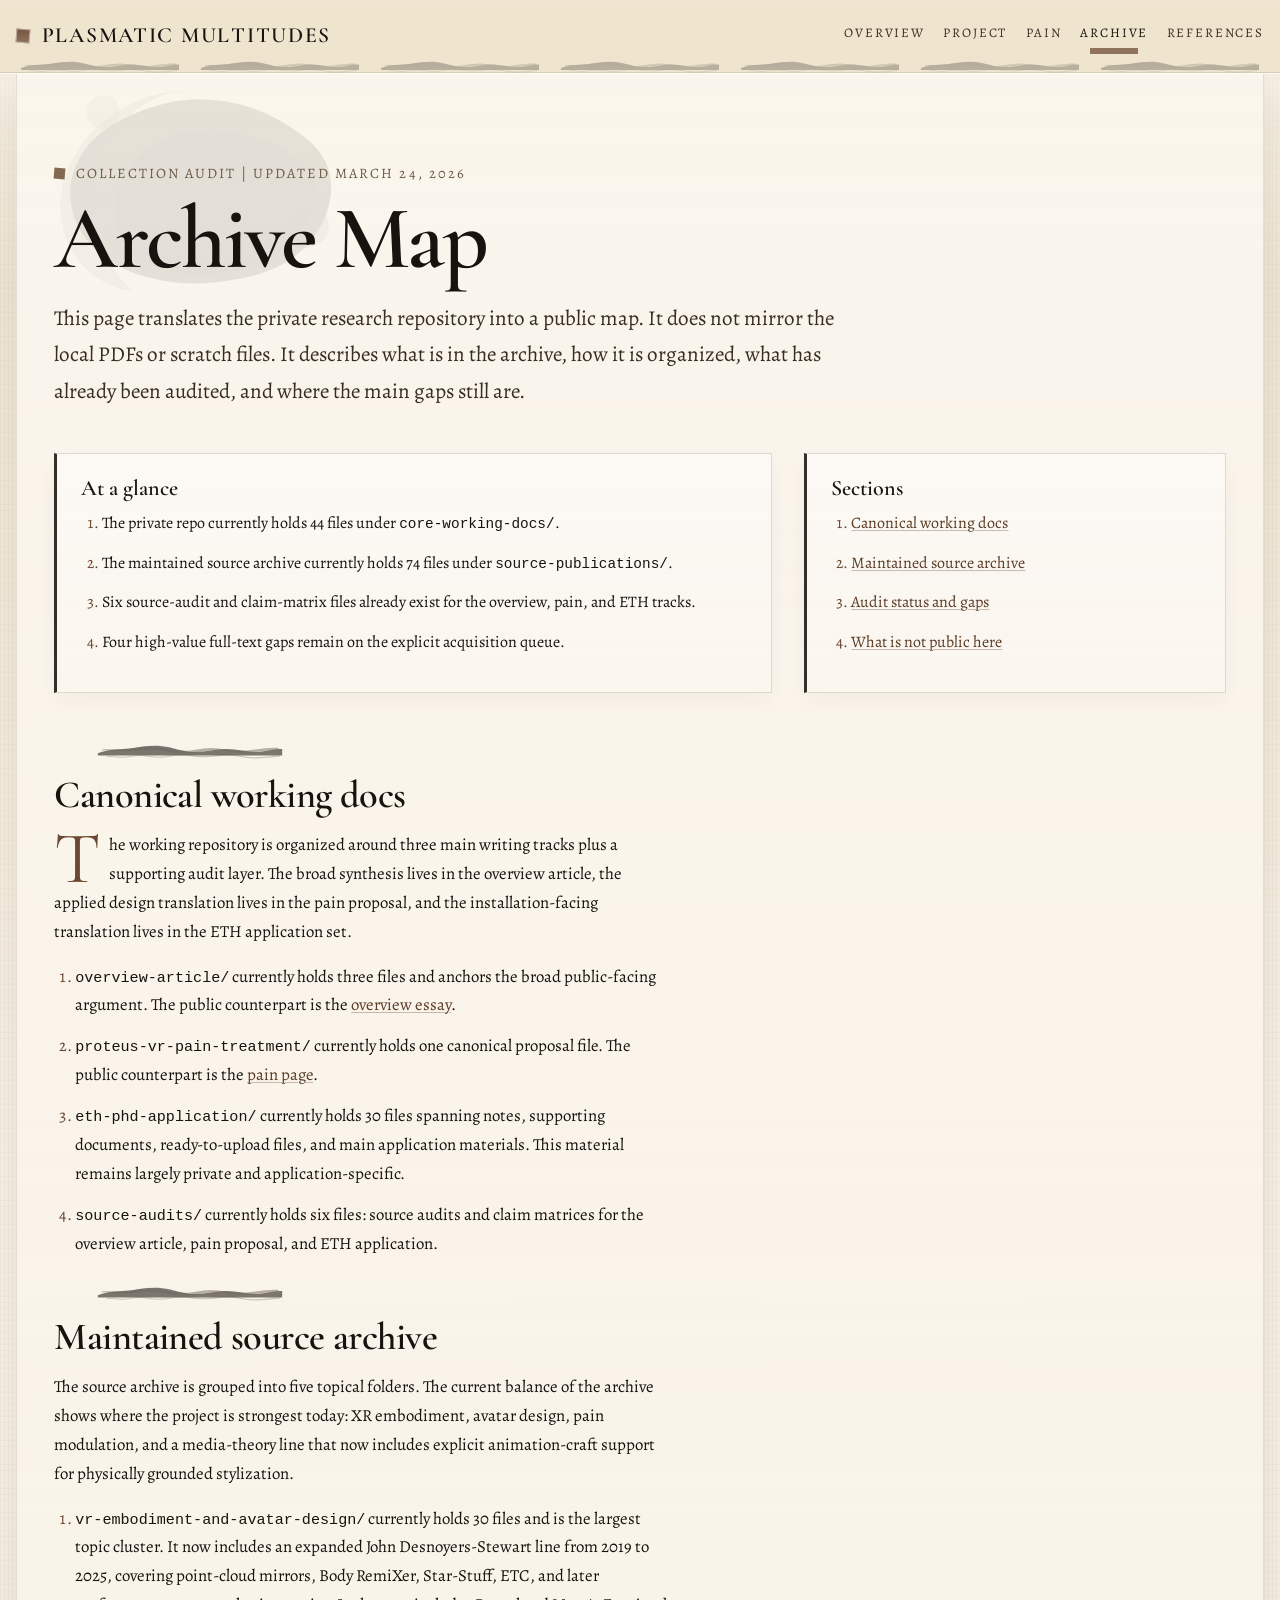
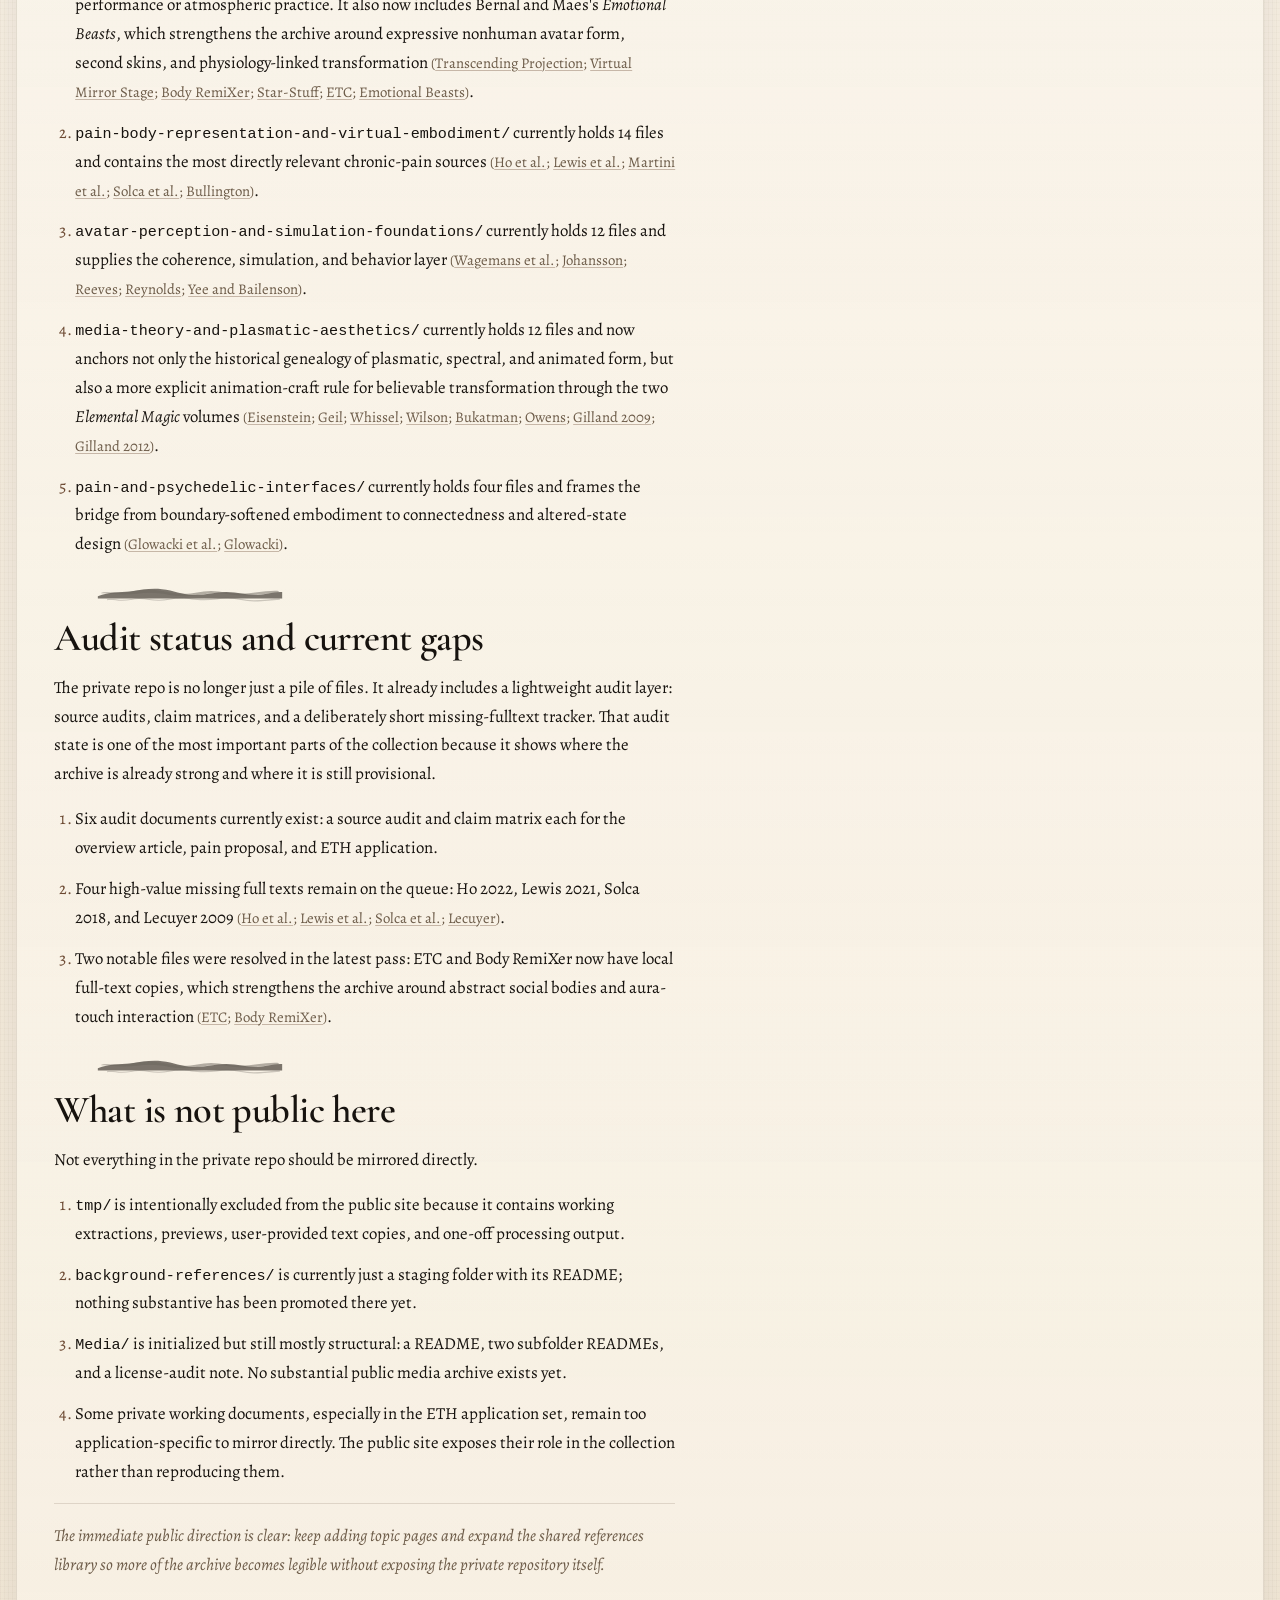
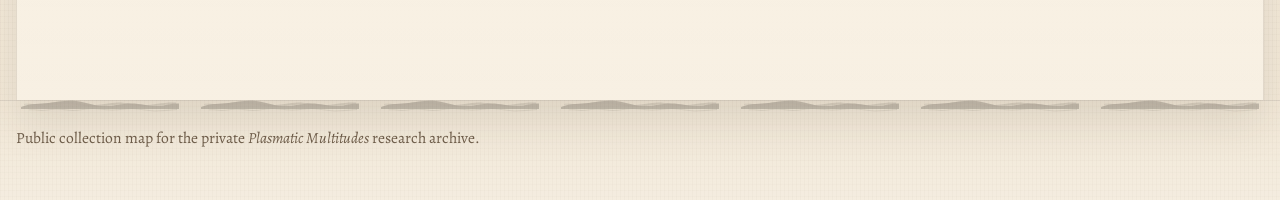
==== archive.html @ 7e284ead "Add Gilland and Bernal sources to public site" ====
<!doctype html>
<html lang="en">
  <head>
    <meta charset="utf-8">
    <meta name="viewport" content="width=device-width, initial-scale=1">
    <title>Archive Map | Plasmatic Multitudes</title>
    <meta
      name="description"
      content="A public map of the private Plasmatic Multitudes archive: workstreams, source collections, audit status, and current gaps."
    >
    <link rel="preconnect" href="https://fonts.googleapis.com">
    <link rel="preconnect" href="https://fonts.gstatic.com" crossorigin>
    <link
      href="https://fonts.googleapis.com/css2?family=Alegreya:wght@400;500;600;700&amp;family=Cormorant+Garamond:wght@500;600;700&amp;display=swap"
      rel="stylesheet"
    >
    <link rel="stylesheet" href="assets/site.css">
  </head>
  <body class="page page-archive">
    <header class="site-header">
      <div class="shell site-header__inner">
        <a class="site-title" href="index.html">Plasmatic Multitudes</a>
        <nav class="site-nav" aria-label="Primary">
          <a href="index.html">Overview</a>
          <a href="project.html">Project</a>
          <a href="pain.html">Pain</a>
          <a href="archive.html" aria-current="page">Archive</a>
          <a href="references.html">References</a>
        </nav>
      </div>
    </header>

    <main class="shell">
      <section class="hero">
        <p class="eyebrow">Collection audit | Updated March 24, 2026</p>
        <h1>Archive Map</h1>
        <p class="deck">
          This page translates the private research repository into a public map. It does not mirror
          the local PDFs or scratch files. It describes what is in the archive, how it is organized,
          what has already been audited, and where the main gaps still are.
        </p>

        <div class="intro-grid">
          <div class="panel">
            <h2>At a glance</h2>
          <ol class="compact-list">
              <li>The private repo currently holds 44 files under <code>core-working-docs/</code>.</li>
              <li>The maintained source archive currently holds 74 files under <code>source-publications/</code>.</li>
              <li>Six source-audit and claim-matrix files already exist for the overview, pain, and ETH tracks.</li>
              <li>Four high-value full-text gaps remain on the explicit acquisition queue.</li>
            </ol>
          </div>

          <nav class="panel" aria-label="Archive sections">
            <h2>Sections</h2>
            <ol class="section-list">
              <li><a href="#working">Canonical working docs</a></li>
              <li><a href="#sources">Maintained source archive</a></li>
              <li><a href="#audits">Audit status and gaps</a></li>
              <li><a href="#not-public">What is not public here</a></li>
            </ol>
          </nav>
        </div>
      </section>

      <article class="article">
        <section id="working">
          <h2>Canonical working docs</h2>
          <p>
            The working repository is organized around three main writing tracks plus a supporting
            audit layer. The broad synthesis lives in the overview article, the applied design
            translation lives in the pain proposal, and the installation-facing translation lives in
            the ETH application set.
          </p>
          <ol class="compact-list">
            <li>
              <code>overview-article/</code> currently holds three files and anchors the broad public-facing
              argument. The public counterpart is the <a href="index.html">overview essay</a>.
            </li>
            <li>
              <code>proteus-vr-pain-treatment/</code> currently holds one canonical proposal file. The public
              counterpart is the <a href="pain.html">pain page</a>.
            </li>
            <li>
              <code>eth-phd-application/</code> currently holds 30 files spanning notes, supporting documents,
              ready-to-upload files, and main application materials. This material remains largely
              private and application-specific.
            </li>
            <li>
              <code>source-audits/</code> currently holds six files: source audits and claim matrices for the
              overview article, pain proposal, and ETH application.
            </li>
          </ol>
        </section>

        <section id="sources">
          <h2>Maintained source archive</h2>
          <p>
            The source archive is grouped into five topical folders. The current balance of the
            archive shows where the project is strongest today: XR embodiment, avatar design, pain
            modulation, and a media-theory line that now includes explicit animation-craft support
            for physically grounded stylization.
          </p>
          <ol class="compact-list">
            <li>
              <code>vr-embodiment-and-avatar-design/</code> currently holds 30 files and is the largest topic
              cluster. It now includes an expanded John Desnoyers-Stewart line from 2019 to 2025,
              covering point-cloud mirrors, Body RemiXer, Star-Stuff, ETC, and later performance or
              atmospheric practice. It also now includes Bernal and Maes's <em>Emotional Beasts</em>,
              which strengthens the archive around expressive nonhuman avatar form, second skins,
              and physiology-linked transformation
              <span class="citation">(<a href="references.html#ref-transcending-projection">Transcending Projection</a>; <a href="references.html#ref-virtual-mirror-stage">Virtual Mirror Stage</a>; <a href="references.html#ref-body-remixer">Body RemiXer</a>; <a href="references.html#ref-star-stuff-isea">Star-Stuff</a>; <a href="references.html#ref-etc">ETC</a>; <a href="references.html#ref-emotional-beasts">Emotional Beasts</a>)</span>.
            </li>
            <li>
              <code>pain-body-representation-and-virtual-embodiment/</code> currently holds 14 files and
              contains the most directly relevant chronic-pain sources
              <span class="citation">(<a href="references.html#ref-ho-2022">Ho et al.</a>; <a href="references.html#ref-lewis-2021">Lewis et al.</a>; <a href="references.html#ref-martini-2013">Martini et al.</a>; <a href="references.html#ref-solca-2018">Solca et al.</a>; <a href="references.html#ref-bullington">Bullington</a>)</span>.
            </li>
            <li>
              <code>avatar-perception-and-simulation-foundations/</code> currently holds 12 files and supplies
              the coherence, simulation, and behavior layer
              <span class="citation">(<a href="references.html#ref-wagemans">Wagemans et al.</a>; <a href="references.html#ref-johansson">Johansson</a>; <a href="references.html#ref-reeves">Reeves</a>; <a href="references.html#ref-reynolds">Reynolds</a>; <a href="references.html#ref-yee">Yee and Bailenson</a>)</span>.
            </li>
            <li>
              <code>media-theory-and-plasmatic-aesthetics/</code> currently holds 12 files and now anchors
              not only the historical genealogy of plasmatic, spectral, and animated form, but also
              a more explicit animation-craft rule for believable transformation through the two
              <em>Elemental Magic</em> volumes
              <span class="citation">(<a href="references.html#ref-eisenstein">Eisenstein</a>; <a href="references.html#ref-geil">Geil</a>; <a href="references.html#ref-whissel">Whissel</a>; <a href="references.html#ref-wilson">Wilson</a>; <a href="references.html#ref-bukatman">Bukatman</a>; <a href="references.html#ref-owens">Owens</a>; <a href="references.html#ref-gilland-2009">Gilland 2009</a>; <a href="references.html#ref-gilland-2012">Gilland 2012</a>)</span>.
            </li>
            <li>
              <code>pain-and-psychedelic-interfaces/</code> currently holds four files and frames the bridge
              from boundary-softened embodiment to connectedness and altered-state design
              <span class="citation">(<a href="references.html#ref-glowacki-2022">Glowacki et al.</a>; <a href="references.html#ref-glowacki-2024">Glowacki</a>)</span>.
            </li>
          </ol>
        </section>

        <section id="audits">
          <h2>Audit status and current gaps</h2>
          <p>
            The private repo is no longer just a pile of files. It already includes a lightweight
            audit layer: source audits, claim matrices, and a deliberately short missing-fulltext
            tracker. That audit state is one of the most important parts of the collection because it
            shows where the archive is already strong and where it is still provisional.
          </p>
          <ol class="compact-list">
            <li>
              Six audit documents currently exist: a source audit and claim matrix each for the
              overview article, pain proposal, and ETH application.
            </li>
            <li>
              Four high-value missing full texts remain on the queue: Ho 2022, Lewis 2021, Solca
              2018, and Lecuyer 2009
              <span class="citation">(<a href="references.html#ref-ho-2022">Ho et al.</a>; <a href="references.html#ref-lewis-2021">Lewis et al.</a>; <a href="references.html#ref-solca-2018">Solca et al.</a>; <a href="references.html#ref-lecuyer-2009">Lecuyer</a>)</span>.
            </li>
            <li>
              Two notable files were resolved in the latest pass: ETC and Body RemiXer now have
              local full-text copies, which strengthens the archive around abstract social bodies
              and aura-touch interaction
              <span class="citation">(<a href="references.html#ref-etc">ETC</a>; <a href="references.html#ref-body-remixer">Body RemiXer</a>)</span>.
            </li>
          </ol>
        </section>

        <section id="not-public">
          <h2>What is not public here</h2>
          <p>
            Not everything in the private repo should be mirrored directly.
          </p>
          <ol class="compact-list">
            <li>
              <code>tmp/</code> is intentionally excluded from the public site because it contains
              working extractions, previews, user-provided text copies, and one-off processing
              output.
            </li>
            <li>
              <code>background-references/</code> is currently just a staging folder with its README; nothing
              substantive has been promoted there yet.
            </li>
            <li>
              <code>Media/</code> is initialized but still mostly structural: a README, two subfolder READMEs,
              and a license-audit note. No substantial public media archive exists yet.
            </li>
            <li>
              Some private working documents, especially in the ETH application set, remain too
              application-specific to mirror directly. The public site exposes their role in the
              collection rather than reproducing them.
            </li>
          </ol>

          <p class="closing-note">
            The immediate public direction is clear: keep adding topic pages and expand the shared
            references library so more of the archive becomes legible without exposing the private
            repository itself.
          </p>
        </section>
      </article>
    </main>

    <footer class="footer">
      <div class="shell">
        Public collection map for the private <em>Plasmatic Multitudes</em> research archive.
      </div>
    </footer>
  </body>
</html>
---- assets/site.css ----
:root {
  color-scheme: light;
  --bg: #ece3d0;
  --paper: #f8f1e4;
  --paper-strong: #efe4cf;
  --ink: #17130f;
  --ink-soft: #382d21;
  --muted: #6c5b48;
  --line: #c9b79b;
  --shadow: rgba(52, 41, 29, 0.1);
  --accent: #8c2f22;
  --accent-rgb: 140 47 34;
  --max-width: 78rem;
  --measure: 69ch;
}

.page-project {
  --accent: #7b4b24;
  --accent-rgb: 123 75 36;
}

.page-pain {
  --accent: #9a3226;
  --accent-rgb: 154 50 38;
}

.page-archive {
  --accent: #6b4831;
  --accent-rgb: 107 72 49;
}

.page-references {
  --accent: #7b2f21;
  --accent-rgb: 123 47 33;
}

*,
*::before,
*::after {
  box-sizing: border-box;
}

html {
  scroll-behavior: smooth;
  background: var(--bg);
}

body {
  min-height: 100vh;
  margin: 0;
  color: var(--ink);
  background-color: var(--bg);
  background-image:
    radial-gradient(circle at 10% 7%, rgba(23, 19, 15, 0.08), transparent 0 18%),
    radial-gradient(circle at 88% 10%, rgb(var(--accent-rgb) / 0.08), transparent 0 14%),
    linear-gradient(180deg, rgba(255, 255, 255, 0.55), rgba(255, 255, 255, 0) 18rem),
    repeating-linear-gradient(90deg, rgba(102, 80, 48, 0.03) 0 1px, transparent 1px 4px),
    repeating-linear-gradient(180deg, rgba(102, 80, 48, 0.022) 0 1px, transparent 1px 6px),
    linear-gradient(180deg, #efe4cf 0%, #f8f1e6 34%, #f2e8d7 100%);
  font-family: "Alegreya", Georgia, serif;
  line-height: 1.72;
}

::selection {
  background: rgb(var(--accent-rgb) / 0.18);
}

a {
  color: #5a3b25;
  text-decoration-thickness: 0.08em;
  text-decoration-color: rgb(var(--accent-rgb) / 0.35);
  text-underline-offset: 0.14em;
}

a:hover,
a:focus-visible {
  color: var(--accent);
  text-decoration-color: rgb(var(--accent-rgb) / 0.7);
}

a:focus-visible {
  outline: 2px solid rgb(var(--accent-rgb) / 0.35);
  outline-offset: 2px;
}

code {
  font-family: ui-monospace, "SFMono-Regular", Consolas, "Liberation Mono", Menlo, monospace;
  font-size: 0.9em;
}

img {
  display: block;
  max-width: 100%;
}

.shell {
  width: min(calc(100% - 1.5rem), var(--max-width));
  margin: 0 auto;
}

main.shell {
  position: relative;
  padding: 0 clamp(1rem, 3vw, 2.5rem) 4.5rem;
  isolation: isolate;
}

main.shell::before {
  content: "";
  position: absolute;
  inset: 0;
  z-index: -2;
  background:
    linear-gradient(180deg, rgba(255, 255, 255, 0.34), rgba(255, 255, 255, 0)),
    linear-gradient(180deg, rgba(248, 241, 228, 0.98), rgba(248, 241, 228, 0.92));
  border-inline: 1px solid rgba(93, 72, 49, 0.14);
  box-shadow: 0 24px 40px var(--shadow);
}

.site-header {
  position: sticky;
  top: 0;
  z-index: 20;
  background: rgba(239, 228, 207, 0.96);
  border-bottom: 1px solid rgba(93, 72, 49, 0.15);
  box-shadow: 0 1px 0 rgba(255, 255, 255, 0.65);
}

.site-header::after {
  content: "";
  position: absolute;
  right: 0;
  bottom: -1px;
  left: 0;
  height: 12px;
  background: url("brush-divider.svg") repeat-x center / 180px 12px;
  opacity: 0.28;
  pointer-events: none;
}

.site-header__inner {
  display: flex;
  align-items: center;
  justify-content: space-between;
  gap: 1rem;
  min-height: 4.5rem;
}

.site-title {
  display: inline-flex;
  align-items: center;
  gap: 0.75rem;
  color: var(--ink);
  text-decoration: none;
  font-family: "Cormorant Garamond", Georgia, serif;
  font-size: 1.35rem;
  font-weight: 600;
  letter-spacing: 0.08em;
  text-transform: uppercase;
}

.site-title::before {
  content: "";
  width: 0.85rem;
  aspect-ratio: 1;
  background: linear-gradient(180deg, rgb(var(--accent-rgb) / 0.92), rgb(var(--accent-rgb) / 0.72));
  box-shadow: inset 0 0 0 1px rgba(255, 255, 255, 0.45);
  transform: rotate(4deg);
}

.site-nav {
  display: flex;
  flex-wrap: wrap;
  gap: 1.15rem;
  font-size: 0.82rem;
  letter-spacing: 0.14em;
  text-transform: uppercase;
}

.site-nav a {
  position: relative;
  padding: 0.1rem 0 0.4rem;
  color: var(--ink-soft);
  text-decoration: none;
}

.site-nav a::after {
  content: "";
  position: absolute;
  right: 0;
  bottom: -0.15rem;
  left: 0;
  height: 0.38rem;
  background: linear-gradient(
    90deg,
    transparent 0,
    transparent 14%,
    rgb(var(--accent-rgb) / 0.86) 14%,
    rgb(var(--accent-rgb) / 0.86) 86%,
    transparent 86%
  );
  transform: scaleX(0);
  transform-origin: left;
  opacity: 0.85;
  transition: transform 0.18s ease;
}

.site-nav a:hover::after,
.site-nav a:focus-visible::after,
.site-nav a[aria-current="page"]::after {
  transform: scaleX(1);
}

.site-nav a[aria-current="page"] {
  color: var(--ink);
}

.hero {
  position: relative;
  padding: clamp(3rem, 8vw, 5.5rem) 0 2.5rem;
  isolation: isolate;
}

.hero::before {
  content: "";
  position: absolute;
  top: 0.5rem;
  right: 0;
  width: min(24vw, 18rem);
  aspect-ratio: 1.3;
  background: url("ink-wash.svg") no-repeat center / contain;
  opacity: 0.12;
  transform: rotate(-6deg);
  z-index: -1;
  pointer-events: none;
}

.page-project .hero::before {
  top: 1rem;
  right: 1rem;
}

.page-pain .hero::before {
  right: 1.5rem;
  opacity: 0.11;
}

.page-archive .hero::before {
  left: 0;
  right: auto;
  opacity: 0.1;
  transform: scaleX(-1) rotate(-9deg);
}

.page-references .hero::before {
  top: 0.7rem;
  right: 1rem;
}

.eyebrow {
  display: inline-flex;
  align-items: center;
  gap: 0.65rem;
  margin: 0 0 0.8rem;
  color: var(--muted);
  font-size: 0.9rem;
  letter-spacing: 0.14em;
  text-transform: uppercase;
}

.eyebrow::before {
  content: "";
  width: 0.7rem;
  aspect-ratio: 1;
  background: rgb(var(--accent-rgb) / 0.82);
  transform: rotate(5deg);
}

.hero h1 {
  margin: 0;
  max-width: 12ch;
  font-family: "Cormorant Garamond", Georgia, serif;
  font-size: clamp(3.3rem, 7vw, 6rem);
  font-weight: 600;
  line-height: 0.9;
  letter-spacing: -0.03em;
  text-wrap: balance;
}

.deck {
  max-width: 50rem;
  margin: 1.3rem 0 0;
  font-size: clamp(1.12rem, 2vw, 1.32rem);
  color: var(--ink-soft);
}

.intro-grid {
  display: grid;
  grid-template-columns: minmax(0, 1.7fr) minmax(17rem, 1fr);
  gap: 2rem;
  align-items: start;
  margin-top: 2.75rem;
}

.panel {
  padding: 1.35rem 1.4rem 1.45rem 1.5rem;
  background: linear-gradient(180deg, rgba(255, 255, 255, 0.45), rgba(255, 255, 255, 0.18));
  border: 1px solid rgba(94, 73, 51, 0.18);
  border-left: 3px solid rgba(23, 19, 15, 0.88);
  box-shadow: 0 8px 20px rgba(54, 41, 29, 0.04);
}

.panel h2,
.panel h3 {
  margin: 0 0 0.65rem;
  font-family: "Cormorant Garamond", Georgia, serif;
  font-size: 1.38rem;
  font-weight: 600;
  line-height: 1.1;
}

.panel p,
.panel li {
  font-size: 1rem;
}

.section-list,
.compact-list {
  margin: 0;
  padding-left: 1.3rem;
}

.section-list li,
.compact-list li {
  margin-bottom: 0.75rem;
}

.section-list li::marker,
.compact-list li::marker,
.article ol li::marker {
  color: var(--accent);
}

.compact-list li {
  max-width: var(--measure);
}

.article {
  padding-bottom: 2rem;
}

.article section {
  position: relative;
  padding-top: 2.8rem;
}

.article section::before,
.references::before {
  content: "";
  position: absolute;
  top: 0.8rem;
  left: 0;
  width: min(17rem, 46%);
  height: 14px;
  background: url("brush-divider.svg") no-repeat left center / 100% 100%;
  opacity: 0.62;
}

.article h2,
.references h2 {
  margin: 0 0 1rem;
  font-family: "Cormorant Garamond", Georgia, serif;
  font-size: clamp(2rem, 3vw, 2.7rem);
  font-weight: 600;
  line-height: 0.98;
  letter-spacing: -0.015em;
  text-wrap: balance;
}

.article h3 {
  margin: 2rem 0 0.7rem;
  font-family: "Cormorant Garamond", Georgia, serif;
  font-size: clamp(1.35rem, 2.1vw, 1.72rem);
  font-weight: 600;
  line-height: 1.08;
  color: var(--ink-soft);
}

.article p,
.article ul,
.article ol,
.references p {
  max-width: var(--measure);
  margin: 0 0 1rem;
  font-size: 1.05rem;
}

.article ul,
.article ol {
  padding-left: 1.3rem;
}

.article section:first-of-type > p:first-of-type::first-letter {
  float: left;
  margin: 0.08rem 0.5rem 0 0;
  font-family: "Cormorant Garamond", Georgia, serif;
  font-size: 4.6rem;
  line-height: 0.72;
  color: var(--accent);
}

.citation {
  color: var(--muted);
  font-size: 0.88em;
  white-space: normal;
}

.citation a {
  color: inherit;
}

.citation a:hover,
.citation a:focus-visible {
  color: var(--accent);
}

.closing-note {
  margin-top: 2.1rem;
  padding-top: 1.15rem;
  color: var(--muted);
  border-top: 1px solid rgba(93, 72, 49, 0.16);
  font-style: italic;
}

.references {
  position: relative;
  margin-top: 0.5rem;
  padding: 2.6rem 0 4rem;
}

.references-list {
  margin: 1.4rem 0 0;
  padding: 0;
  list-style: none;
  counter-reset: reference;
}

.references-list li {
  position: relative;
  max-width: 76ch;
  margin: 0;
  padding: 0.15rem 0 1.25rem 2.35rem;
  border-bottom: 1px solid rgba(93, 72, 49, 0.12);
  counter-increment: reference;
}

.references-list li + li {
  margin-top: 1rem;
}

.references-list li::before {
  content: counter(reference, decimal-leading-zero);
  position: absolute;
  top: 0.1rem;
  left: 0;
  font-family: "Cormorant Garamond", Georgia, serif;
  font-size: 1.1rem;
  font-weight: 600;
  color: var(--accent);
}

.ref-note {
  margin: 0.45rem 0 0;
  color: var(--muted);
  font-size: 0.96rem;
}

.source-link {
  display: inline-block;
  margin-left: 0.5rem;
  font-size: 0.8rem;
  letter-spacing: 0.1em;
  text-transform: uppercase;
}

.source-link::before {
  content: "/ ";
  color: rgb(var(--accent-rgb) / 0.8);
}

.footer {
  position: relative;
  border-top: 1px solid rgba(93, 72, 49, 0.14);
  padding: 1.5rem 0 3rem;
  color: var(--muted);
  font-size: 0.97rem;
  background: linear-gradient(180deg, rgba(255, 255, 255, 0), rgba(255, 255, 255, 0.22));
}

.footer::before {
  content: "";
  position: absolute;
  top: -1px;
  right: 0;
  left: 0;
  height: 12px;
  background: url("brush-divider.svg") repeat-x center / 180px 12px;
  opacity: 0.22;
  pointer-events: none;
}

@media (prefers-reduced-motion: no-preference) {
  .hero > * {
    animation: rise 0.65s ease both;
  }

  .hero > *:nth-child(2) {
    animation-delay: 0.05s;
  }

  .hero > *:nth-child(3) {
    animation-delay: 0.12s;
  }

  .hero > *:nth-child(4) {
    animation-delay: 0.2s;
  }
}

@keyframes rise {
  from {
    opacity: 0;
    transform: translateY(10px);
  }

  to {
    opacity: 1;
    transform: translateY(0);
  }
}

@media (max-width: 960px) {
  .intro-grid {
    grid-template-columns: 1fr;
    gap: 1.2rem;
  }

  .hero::before {
    width: min(40vw, 14rem);
    opacity: 0.09;
  }
}

@media (max-width: 640px) {
  .shell {
    width: min(calc(100% - 0.85rem), var(--max-width));
  }

  main.shell {
    padding: 0 0.9rem 4rem;
  }

  main.shell::before {
    border-inline: none;
    box-shadow: none;
  }

  .site-header__inner {
    flex-direction: column;
    align-items: flex-start;
    justify-content: center;
    min-height: auto;
    padding: 0.8rem 0 1rem;
  }

  .site-title {
    font-size: 1.15rem;
  }

  .site-nav {
    gap: 0.85rem;
    font-size: 0.76rem;
    letter-spacing: 0.12em;
  }

  .hero {
    padding-top: 2.6rem;
  }

  .hero h1 {
    max-width: 9ch;
    font-size: clamp(2.65rem, 15vw, 3.6rem);
  }

  .deck {
    font-size: 1.06rem;
  }

  .panel {
    padding: 1.05rem 1.1rem 1.1rem 1.15rem;
  }

  .article p,
  .article ul,
  .article ol,
  .references p {
    font-size: 1rem;
  }

  .article section:first-of-type > p:first-of-type::first-letter {
    margin-right: 0.35rem;
    font-size: 3.6rem;
  }

  .references-list li {
    padding-left: 1.9rem;
  }
}
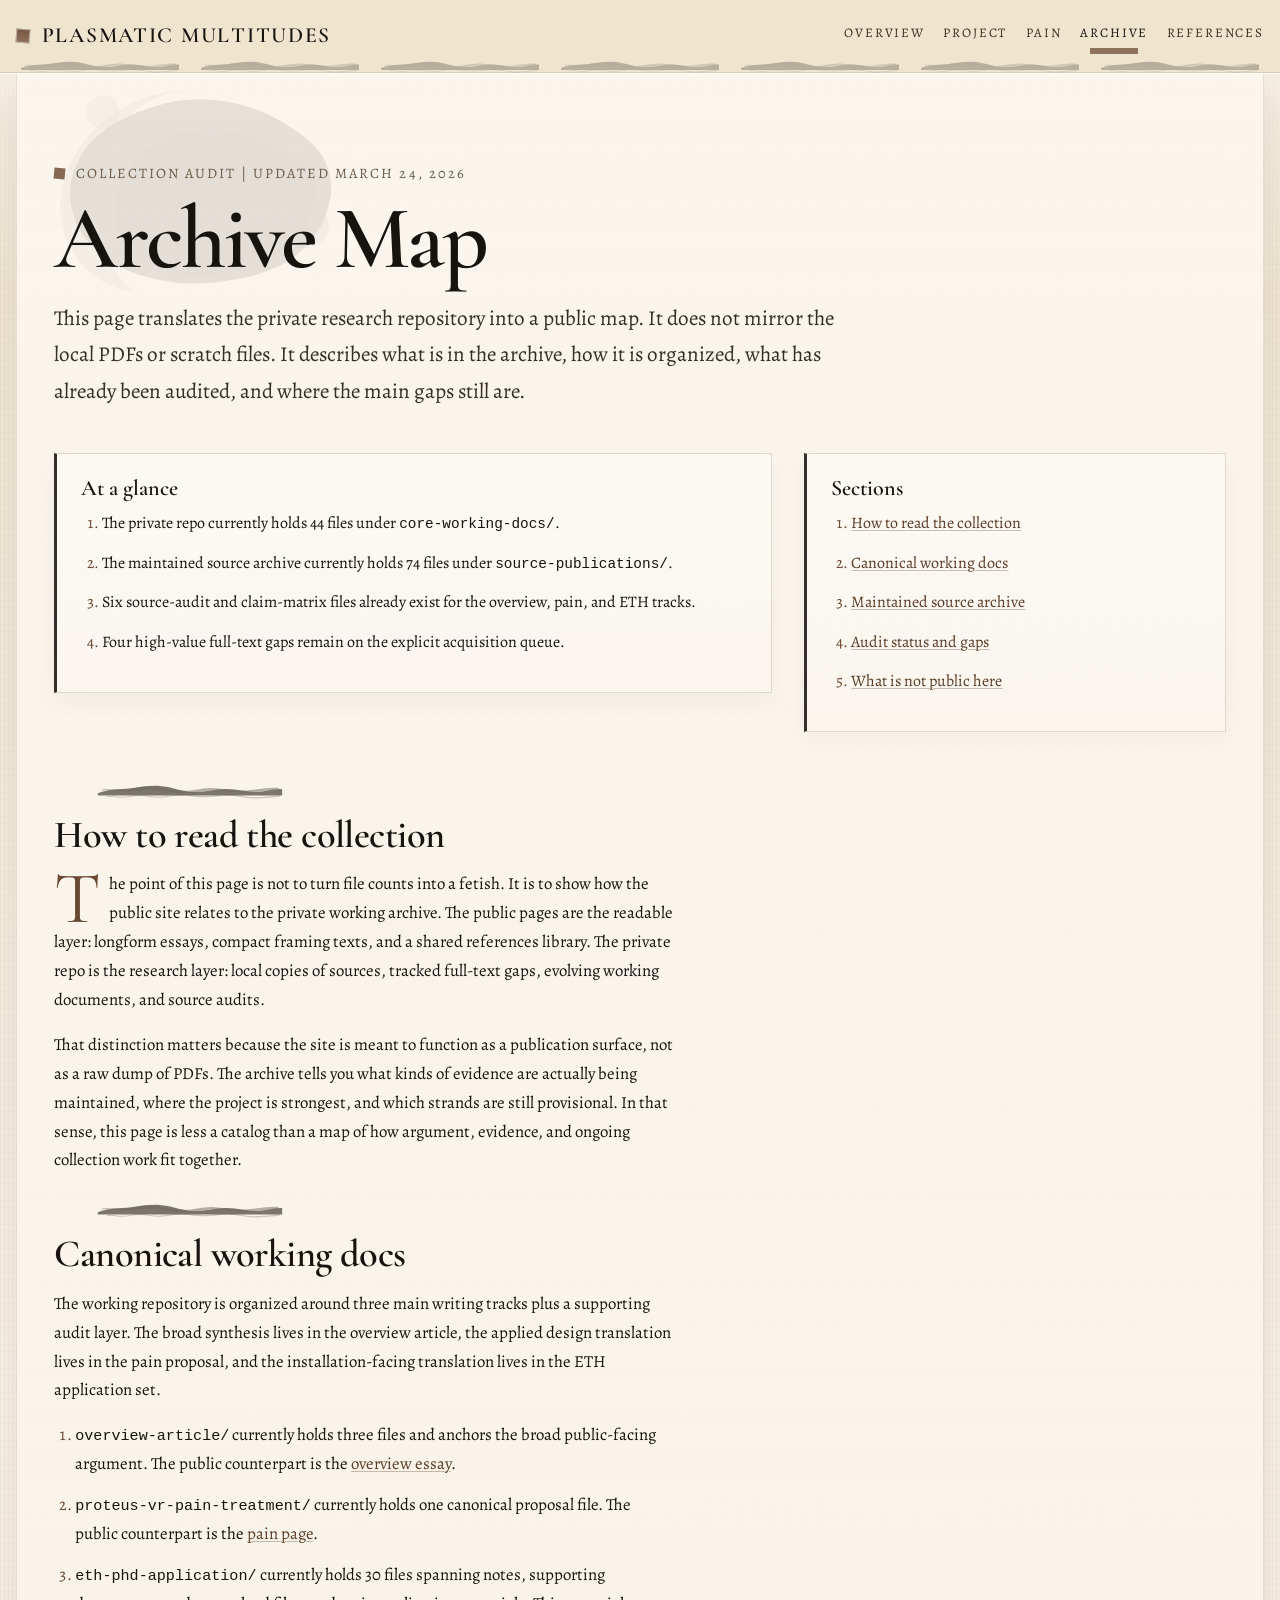
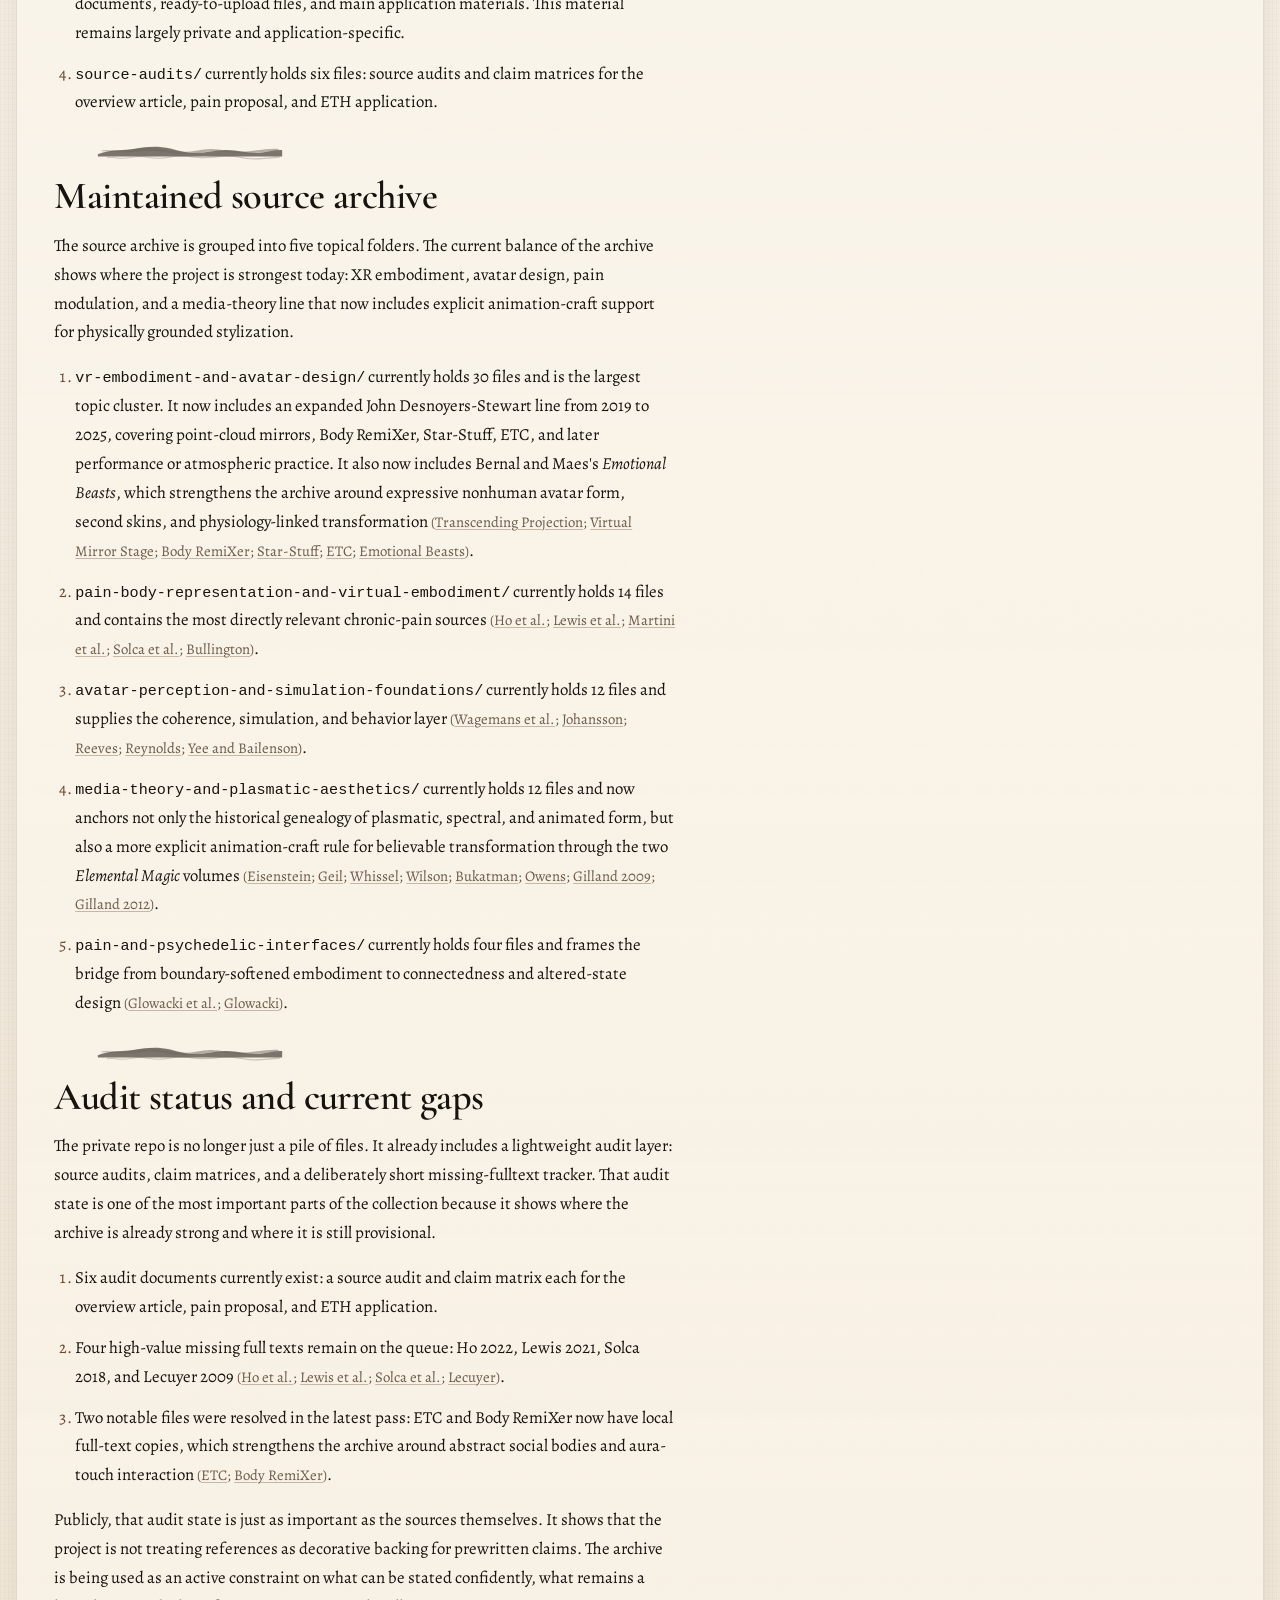
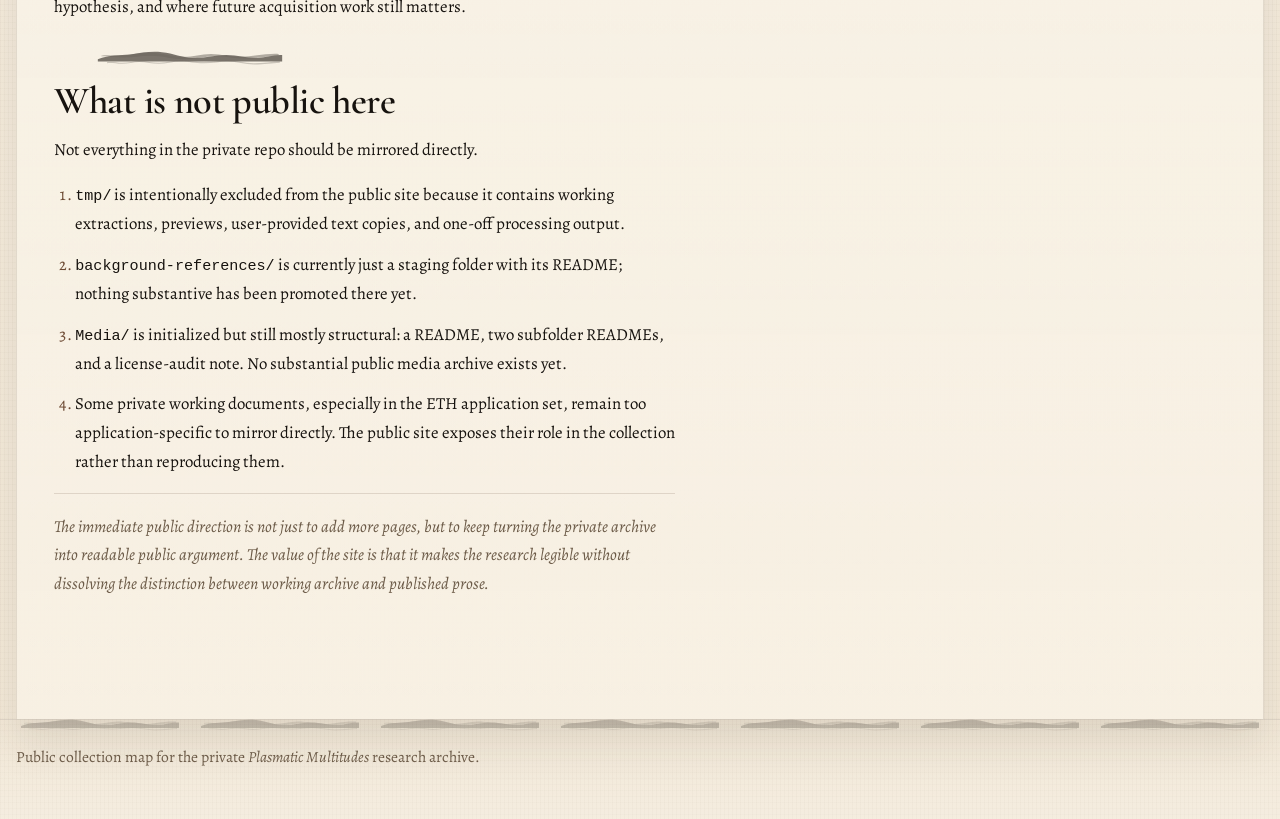
==== commit 37f33746: "Expand longform prose across public pages" ====
--- a/archive.html
+++ b/archive.html
@@ -43,7 +43,7 @@
         <div class="intro-grid">
           <div class="panel">
             <h2>At a glance</h2>
-          <ol class="compact-list">
+            <ol class="compact-list">
               <li>The private repo currently holds 44 files under <code>core-working-docs/</code>.</li>
               <li>The maintained source archive currently holds 74 files under <code>source-publications/</code>.</li>
               <li>Six source-audit and claim-matrix files already exist for the overview, pain, and ETH tracks.</li>
@@ -54,6 +54,7 @@
           <nav class="panel" aria-label="Archive sections">
             <h2>Sections</h2>
             <ol class="section-list">
+              <li><a href="#reading">How to read the collection</a></li>
               <li><a href="#working">Canonical working docs</a></li>
               <li><a href="#sources">Maintained source archive</a></li>
               <li><a href="#audits">Audit status and gaps</a></li>
@@ -64,6 +65,24 @@
       </section>
 
       <article class="article">
+        <section id="reading">
+          <h2>How to read the collection</h2>
+          <p>
+            The point of this page is not to turn file counts into a fetish. It is to show how the
+            public site relates to the private working archive. The public pages are the readable
+            layer: longform essays, compact framing texts, and a shared references library. The
+            private repo is the research layer: local copies of sources, tracked full-text gaps,
+            evolving working documents, and source audits.
+          </p>
+          <p>
+            That distinction matters because the site is meant to function as a publication surface,
+            not as a raw dump of PDFs. The archive tells you what kinds of evidence are actually
+            being maintained, where the project is strongest, and which strands are still
+            provisional. In that sense, this page is less a catalog than a map of how argument,
+            evidence, and ongoing collection work fit together.
+          </p>
+        </section>
+
         <section id="working">
           <h2>Canonical working docs</h2>
           <p>
@@ -161,6 +180,12 @@
               <span class="citation">(<a href="references.html#ref-etc">ETC</a>; <a href="references.html#ref-body-remixer">Body RemiXer</a>)</span>.
             </li>
           </ol>
+          <p>
+            Publicly, that audit state is just as important as the sources themselves. It shows
+            that the project is not treating references as decorative backing for prewritten claims.
+            The archive is being used as an active constraint on what can be stated confidently,
+            what remains a hypothesis, and where future acquisition work still matters.
+          </p>
         </section>
 
         <section id="not-public">
@@ -190,9 +215,10 @@
           </ol>
 
           <p class="closing-note">
-            The immediate public direction is clear: keep adding topic pages and expand the shared
-            references library so more of the archive becomes legible without exposing the private
-            repository itself.
+            The immediate public direction is not just to add more pages, but to keep turning the
+            private archive into readable public argument. The value of the site is that it makes
+            the research legible without dissolving the distinction between working archive and
+            published prose.
           </p>
         </section>
       </article>
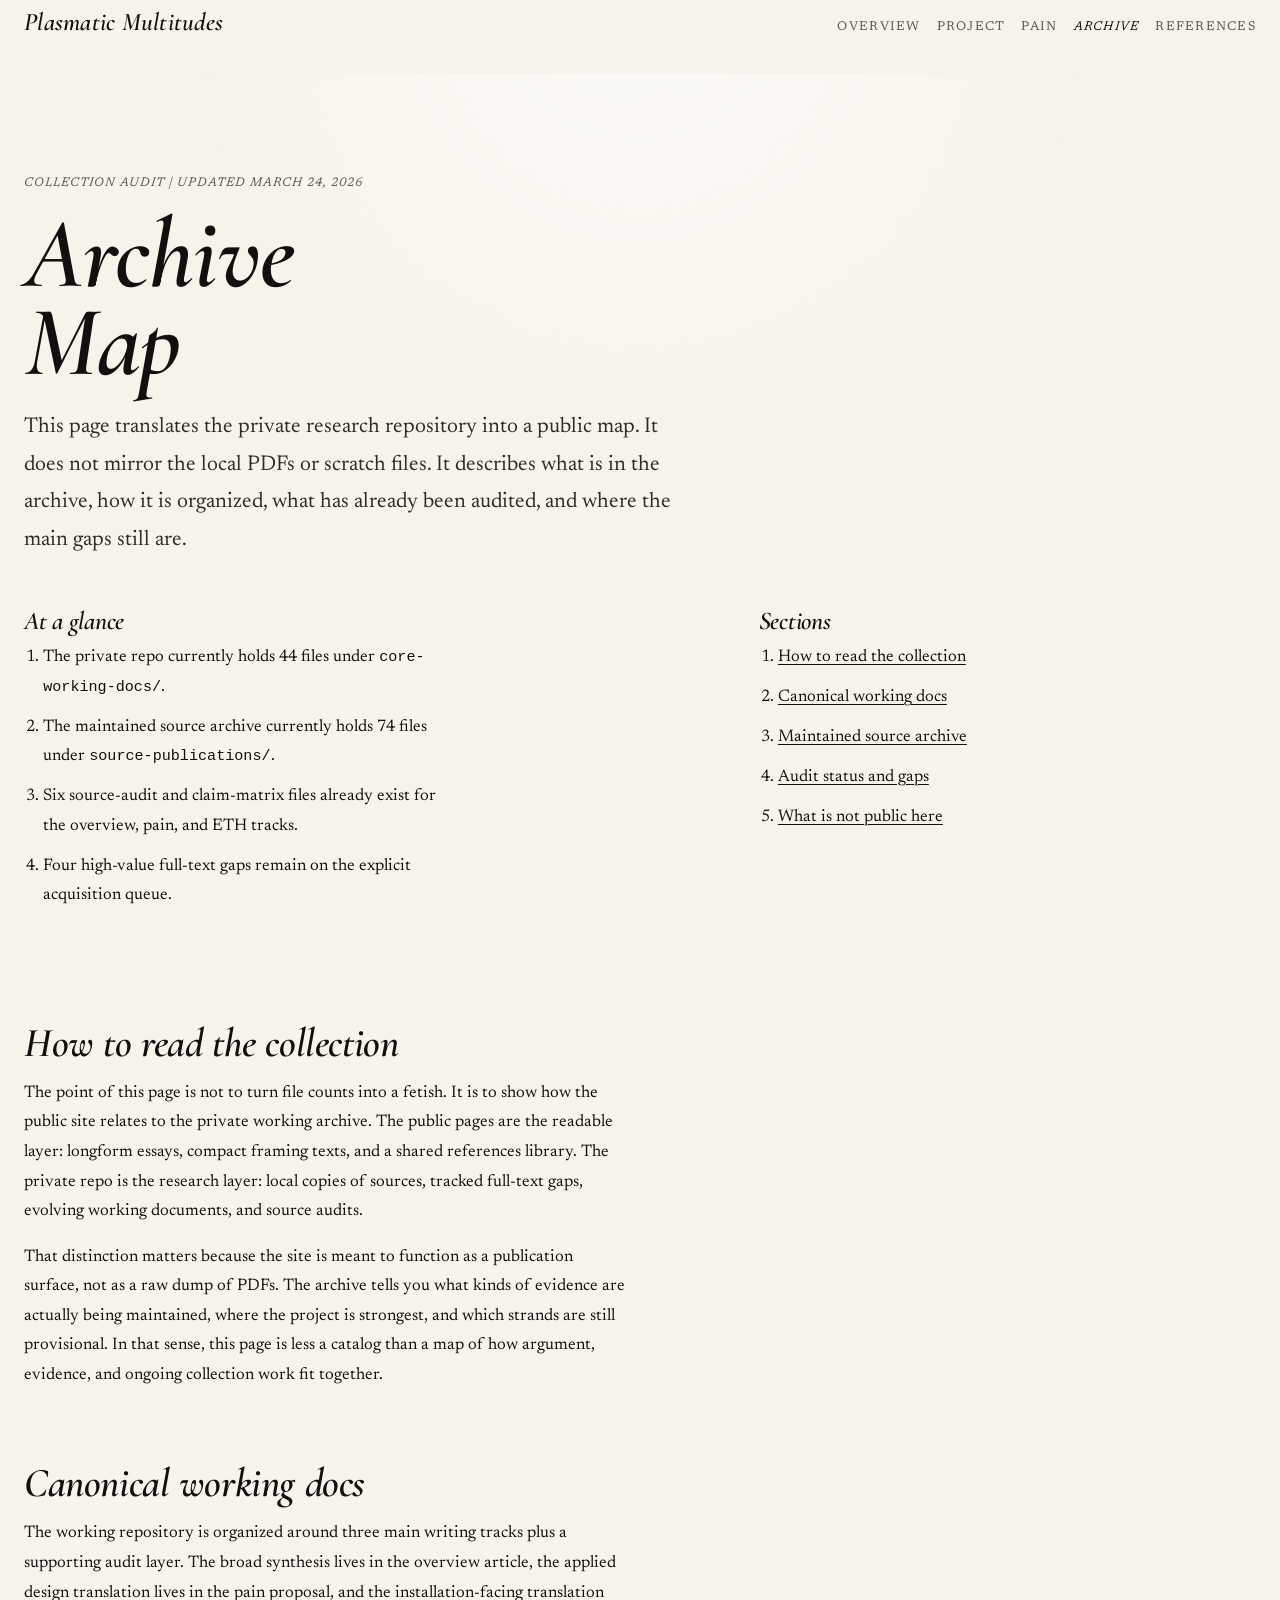
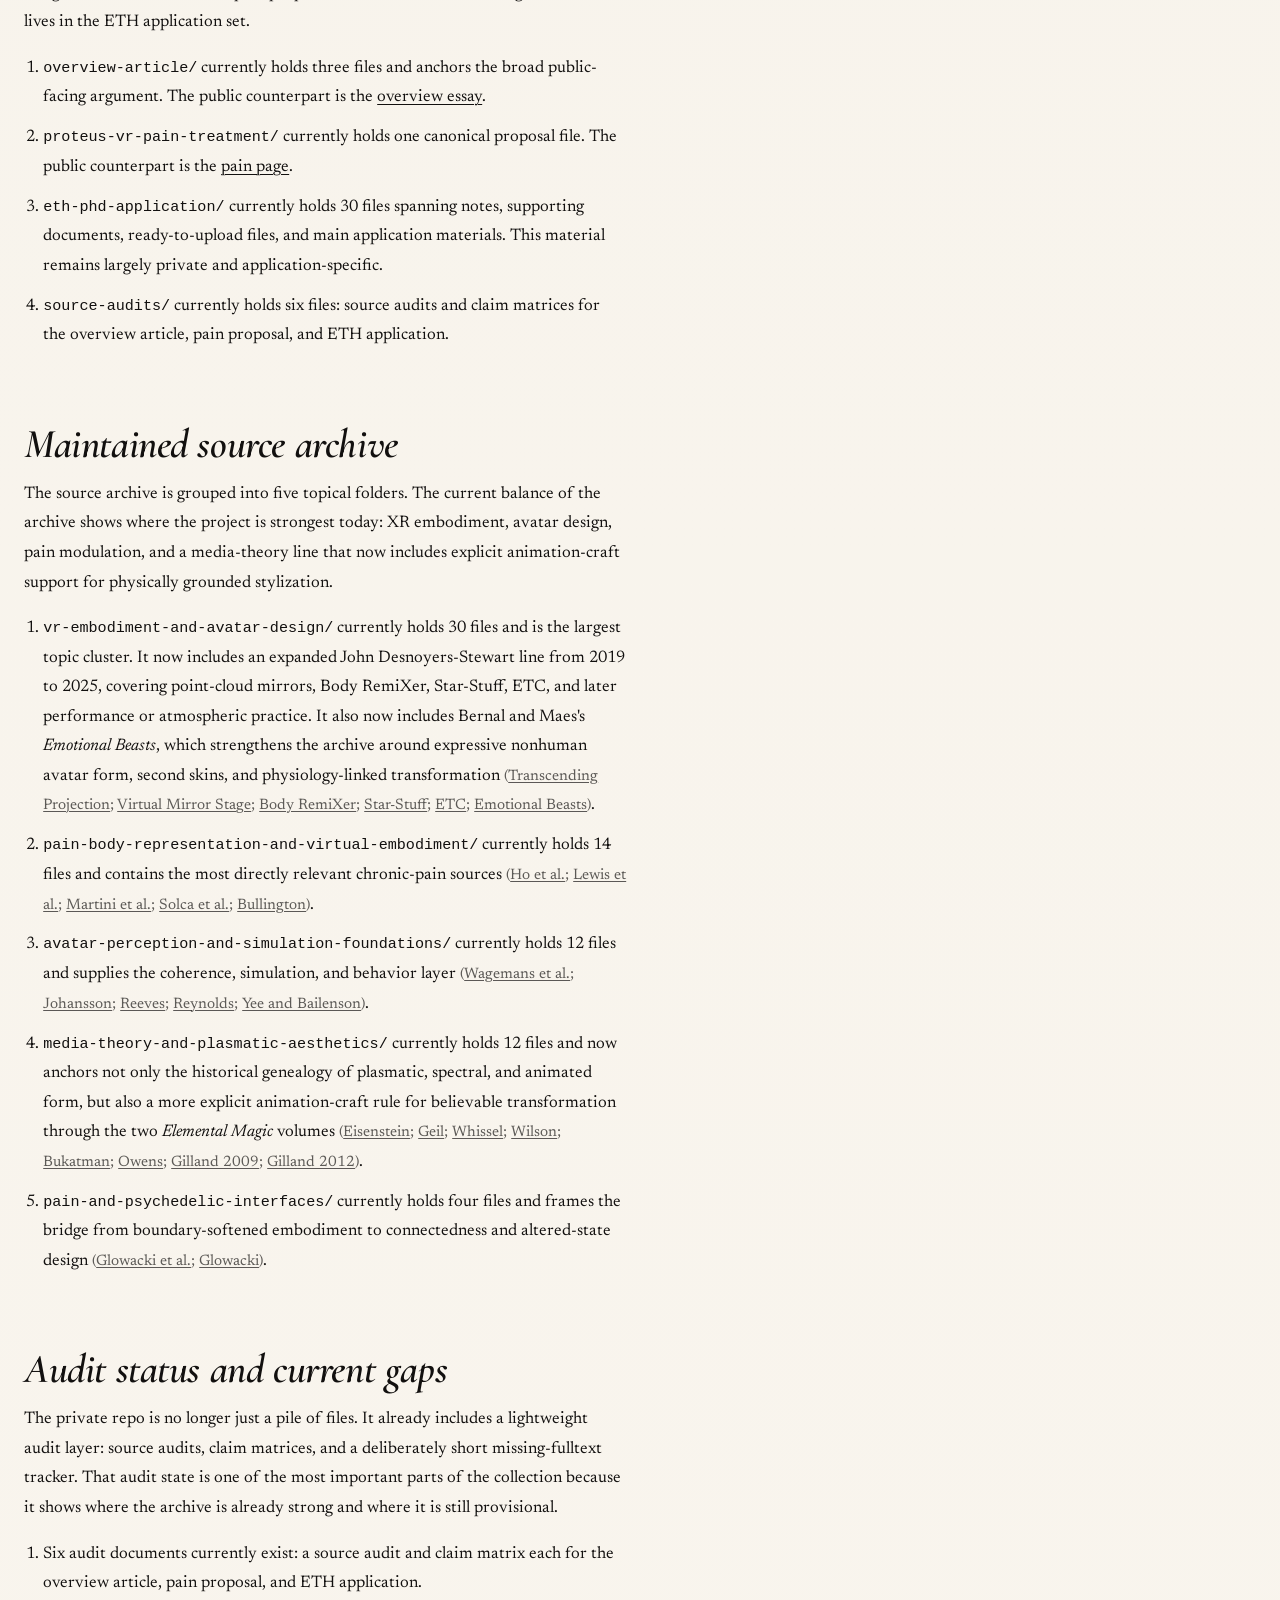
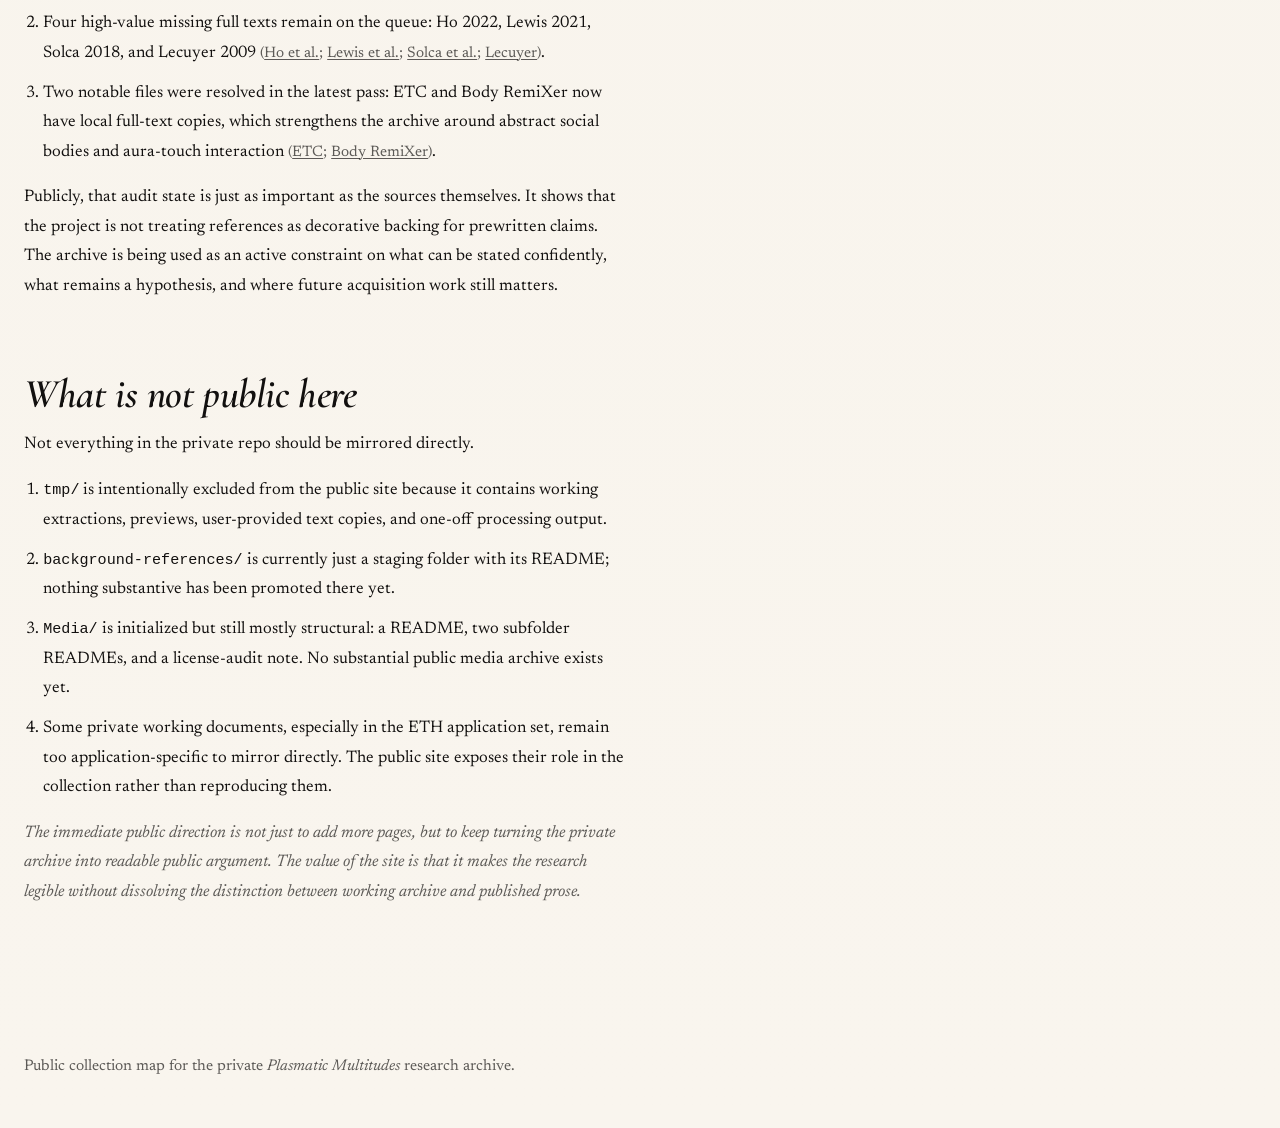
==== commit f07f1ca8: "Shift site to typography-led ink-on-paper design" ====
--- a/archive.html
+++ b/archive.html
@@ -11,7 +11,7 @@
     <link rel="preconnect" href="https://fonts.googleapis.com">
     <link rel="preconnect" href="https://fonts.gstatic.com" crossorigin>
     <link
-      href="https://fonts.googleapis.com/css2?family=Alegreya:wght@400;500;600;700&amp;family=Cormorant+Garamond:wght@500;600;700&amp;display=swap"
+      href="https://fonts.googleapis.com/css2?family=Newsreader:opsz,wght@6..72,400;6..72,500;6..72,600&amp;family=Cormorant+Garamond:ital,wght@0,600;0,700;1,600;1,700&amp;display=swap"
       rel="stylesheet"
     >
     <link rel="stylesheet" href="assets/site.css">
--- a/assets/site.css
+++ b/assets/site.css
@@ -1,37 +1,13 @@
 :root {
   color-scheme: light;
-  --bg: #ece3d0;
-  --paper: #f8f1e4;
-  --paper-strong: #efe4cf;
-  --ink: #17130f;
-  --ink-soft: #382d21;
-  --muted: #6c5b48;
-  --line: #c9b79b;
-  --shadow: rgba(52, 41, 29, 0.1);
-  --accent: #8c2f22;
-  --accent-rgb: 140 47 34;
-  --max-width: 78rem;
-  --measure: 69ch;
-}
-
-.page-project {
-  --accent: #7b4b24;
-  --accent-rgb: 123 75 36;
-}
-
-.page-pain {
-  --accent: #9a3226;
-  --accent-rgb: 154 50 38;
-}
-
-.page-archive {
-  --accent: #6b4831;
-  --accent-rgb: 107 72 49;
-}
-
-.page-references {
-  --accent: #7b2f21;
-  --accent-rgb: 123 47 33;
+  --paper: #f7f3eb;
+  --paper-deep: #efe8dc;
+  --ink: #12100f;
+  --ink-soft: #2f2a27;
+  --ink-muted: rgba(18, 16, 15, 0.68);
+  --ink-faint: rgba(18, 16, 15, 0.18);
+  --max-width: 77rem;
+  --measure: 67ch;
 }
 
 *,
@@ -42,44 +18,39 @@
 
 html {
   scroll-behavior: smooth;
-  background: var(--bg);
+  background: var(--paper-deep);
 }
 
 body {
   min-height: 100vh;
   margin: 0;
   color: var(--ink);
-  background-color: var(--bg);
-  background-image:
-    radial-gradient(circle at 10% 7%, rgba(23, 19, 15, 0.08), transparent 0 18%),
-    radial-gradient(circle at 88% 10%, rgb(var(--accent-rgb) / 0.08), transparent 0 14%),
-    linear-gradient(180deg, rgba(255, 255, 255, 0.55), rgba(255, 255, 255, 0) 18rem),
-    repeating-linear-gradient(90deg, rgba(102, 80, 48, 0.03) 0 1px, transparent 1px 4px),
-    repeating-linear-gradient(180deg, rgba(102, 80, 48, 0.022) 0 1px, transparent 1px 6px),
-    linear-gradient(180deg, #efe4cf 0%, #f8f1e6 34%, #f2e8d7 100%);
-  font-family: "Alegreya", Georgia, serif;
-  line-height: 1.72;
+  background:
+    radial-gradient(circle at 50% 0%, rgba(255, 255, 255, 0.62), transparent 28rem),
+    linear-gradient(180deg, var(--paper) 0%, #f9f5ee 100%);
+  font-family: "Newsreader", Georgia, serif;
+  font-size: 1.05rem;
+  line-height: 1.76;
+  text-rendering: optimizeLegibility;
 }
 
 ::selection {
-  background: rgb(var(--accent-rgb) / 0.18);
+  background: rgba(18, 16, 15, 0.12);
 }
 
 a {
-  color: #5a3b25;
+  color: inherit;
   text-decoration-thickness: 0.08em;
-  text-decoration-color: rgb(var(--accent-rgb) / 0.35);
-  text-underline-offset: 0.14em;
+  text-underline-offset: 0.15em;
 }
 
 a:hover,
 a:focus-visible {
-  color: var(--accent);
-  text-decoration-color: rgb(var(--accent-rgb) / 0.7);
+  color: var(--ink-soft);
 }
 
 a:focus-visible {
-  outline: 2px solid rgb(var(--accent-rgb) / 0.35);
+  outline: 2px solid rgba(18, 16, 15, 0.18);
   outline-offset: 2px;
 }
 
@@ -94,294 +65,157 @@
 }
 
 .shell {
-  width: min(calc(100% - 1.5rem), var(--max-width));
+  width: min(calc(100% - 1.75rem), var(--max-width));
   margin: 0 auto;
-}
-
-main.shell {
-  position: relative;
-  padding: 0 clamp(1rem, 3vw, 2.5rem) 4.5rem;
-  isolation: isolate;
-}
-
-main.shell::before {
-  content: "";
-  position: absolute;
-  inset: 0;
-  z-index: -2;
-  background:
-    linear-gradient(180deg, rgba(255, 255, 255, 0.34), rgba(255, 255, 255, 0)),
-    linear-gradient(180deg, rgba(248, 241, 228, 0.98), rgba(248, 241, 228, 0.92));
-  border-inline: 1px solid rgba(93, 72, 49, 0.14);
-  box-shadow: 0 24px 40px var(--shadow);
 }
 
 .site-header {
   position: sticky;
   top: 0;
   z-index: 20;
-  background: rgba(239, 228, 207, 0.96);
-  border-bottom: 1px solid rgba(93, 72, 49, 0.15);
-  box-shadow: 0 1px 0 rgba(255, 255, 255, 0.65);
-}
-
-.site-header::after {
-  content: "";
-  position: absolute;
-  right: 0;
-  bottom: -1px;
-  left: 0;
-  height: 12px;
-  background: url("brush-divider.svg") repeat-x center / 180px 12px;
-  opacity: 0.28;
-  pointer-events: none;
+  background: rgba(247, 243, 235, 0.96);
+  backdrop-filter: blur(6px);
 }
 
 .site-header__inner {
   display: flex;
-  align-items: center;
+  align-items: baseline;
   justify-content: space-between;
   gap: 1rem;
-  min-height: 4.5rem;
+  min-height: 4.6rem;
 }
 
 .site-title {
-  display: inline-flex;
-  align-items: center;
-  gap: 0.75rem;
   color: var(--ink);
   text-decoration: none;
   font-family: "Cormorant Garamond", Georgia, serif;
-  font-size: 1.35rem;
+  font-size: 1.58rem;
+  font-style: italic;
   font-weight: 600;
-  letter-spacing: 0.08em;
-  text-transform: uppercase;
-}
-
-.site-title::before {
-  content: "";
-  width: 0.85rem;
-  aspect-ratio: 1;
-  background: linear-gradient(180deg, rgb(var(--accent-rgb) / 0.92), rgb(var(--accent-rgb) / 0.72));
-  box-shadow: inset 0 0 0 1px rgba(255, 255, 255, 0.45);
-  transform: rotate(4deg);
+  letter-spacing: 0.01em;
 }
 
 .site-nav {
   display: flex;
   flex-wrap: wrap;
-  gap: 1.15rem;
-  font-size: 0.82rem;
-  letter-spacing: 0.14em;
+  gap: 1rem;
+  font-size: 0.79rem;
+  letter-spacing: 0.1em;
   text-transform: uppercase;
 }
 
 .site-nav a {
-  position: relative;
-  padding: 0.1rem 0 0.4rem;
-  color: var(--ink-soft);
+  color: var(--ink-muted);
   text-decoration: none;
 }
 
-.site-nav a::after {
-  content: "";
-  position: absolute;
-  right: 0;
-  bottom: -0.15rem;
-  left: 0;
-  height: 0.38rem;
-  background: linear-gradient(
-    90deg,
-    transparent 0,
-    transparent 14%,
-    rgb(var(--accent-rgb) / 0.86) 14%,
-    rgb(var(--accent-rgb) / 0.86) 86%,
-    transparent 86%
-  );
-  transform: scaleX(0);
-  transform-origin: left;
-  opacity: 0.85;
-  transition: transform 0.18s ease;
-}
-
-.site-nav a:hover::after,
-.site-nav a:focus-visible::after,
-.site-nav a[aria-current="page"]::after {
-  transform: scaleX(1);
-}
-
+.site-nav a:hover,
+.site-nav a:focus-visible,
 .site-nav a[aria-current="page"] {
   color: var(--ink);
+  font-style: italic;
+}
+
+main.shell {
+  padding: 0 0 5rem;
 }
 
 .hero {
-  position: relative;
-  padding: clamp(3rem, 8vw, 5.5rem) 0 2.5rem;
-  isolation: isolate;
-}
-
-.hero::before {
-  content: "";
-  position: absolute;
-  top: 0.5rem;
-  right: 0;
-  width: min(24vw, 18rem);
-  aspect-ratio: 1.3;
-  background: url("ink-wash.svg") no-repeat center / contain;
-  opacity: 0.12;
-  transform: rotate(-6deg);
-  z-index: -1;
-  pointer-events: none;
-}
-
-.page-project .hero::before {
-  top: 1rem;
-  right: 1rem;
-}
-
-.page-pain .hero::before {
-  right: 1.5rem;
-  opacity: 0.11;
-}
-
-.page-archive .hero::before {
-  left: 0;
-  right: auto;
-  opacity: 0.1;
-  transform: scaleX(-1) rotate(-9deg);
-}
-
-.page-references .hero::before {
-  top: 0.7rem;
-  right: 1rem;
+  padding: clamp(3.6rem, 9vw, 6.2rem) 0 2.8rem;
 }
 
 .eyebrow {
-  display: inline-flex;
-  align-items: center;
-  gap: 0.65rem;
-  margin: 0 0 0.8rem;
-  color: var(--muted);
-  font-size: 0.9rem;
-  letter-spacing: 0.14em;
+  margin: 0 0 1rem;
+  color: var(--ink-muted);
+  font-size: 0.78rem;
+  font-style: italic;
+  letter-spacing: 0.08em;
   text-transform: uppercase;
 }
 
-.eyebrow::before {
-  content: "";
-  width: 0.7rem;
-  aspect-ratio: 1;
-  background: rgb(var(--accent-rgb) / 0.82);
-  transform: rotate(5deg);
+.hero h1,
+.article h2,
+.article h3,
+.panel h2,
+.panel h3,
+.references h2 {
+  font-family: "Cormorant Garamond", Georgia, serif;
+  font-style: italic;
+  font-weight: 600;
+  letter-spacing: -0.01em;
 }
 
 .hero h1 {
   margin: 0;
-  max-width: 12ch;
-  font-family: "Cormorant Garamond", Georgia, serif;
-  font-size: clamp(3.3rem, 7vw, 6rem);
-  font-weight: 600;
-  line-height: 0.9;
-  letter-spacing: -0.03em;
+  max-width: 8ch;
+  font-size: clamp(4rem, 7.8vw, 6.9rem);
+  line-height: 0.88;
   text-wrap: balance;
 }
 
 .deck {
-  max-width: 50rem;
-  margin: 1.3rem 0 0;
-  font-size: clamp(1.12rem, 2vw, 1.32rem);
+  max-width: 42rem;
+  margin: 1.4rem 0 0;
   color: var(--ink-soft);
+  font-size: clamp(1.16rem, 2.1vw, 1.34rem);
 }
 
 .intro-grid {
   display: grid;
-  grid-template-columns: minmax(0, 1.7fr) minmax(17rem, 1fr);
-  gap: 2rem;
+  grid-template-columns: minmax(0, 1.4fr) minmax(15rem, 1fr);
+  gap: 2.4rem;
   align-items: start;
-  margin-top: 2.75rem;
+  margin-top: 3rem;
 }
 
 .panel {
-  padding: 1.35rem 1.4rem 1.45rem 1.5rem;
-  background: linear-gradient(180deg, rgba(255, 255, 255, 0.45), rgba(255, 255, 255, 0.18));
-  border: 1px solid rgba(94, 73, 51, 0.18);
-  border-left: 3px solid rgba(23, 19, 15, 0.88);
-  box-shadow: 0 8px 20px rgba(54, 41, 29, 0.04);
+  padding: 0;
+  background: none;
 }
 
 .panel h2,
 .panel h3 {
-  margin: 0 0 0.65rem;
-  font-family: "Cormorant Garamond", Georgia, serif;
-  font-size: 1.38rem;
-  font-weight: 600;
-  line-height: 1.1;
+  margin: 0 0 0.55rem;
+  font-size: 1.6rem;
+  line-height: 1.04;
 }
 
 .panel p,
 .panel li {
-  font-size: 1rem;
+  max-width: 44ch;
 }
 
 .section-list,
 .compact-list {
   margin: 0;
-  padding-left: 1.3rem;
+  padding-left: 1.2rem;
 }
 
 .section-list li,
 .compact-list li {
-  margin-bottom: 0.75rem;
-}
-
-.section-list li::marker,
-.compact-list li::marker,
-.article ol li::marker {
-  color: var(--accent);
-}
-
-.compact-list li {
-  max-width: var(--measure);
+  margin-bottom: 0.65rem;
 }
 
 .article {
-  padding-bottom: 2rem;
+  padding-bottom: 1.5rem;
 }
 
 .article section {
-  position: relative;
-  padding-top: 2.8rem;
-}
-
-.article section::before,
-.references::before {
-  content: "";
-  position: absolute;
-  top: 0.8rem;
-  left: 0;
-  width: min(17rem, 46%);
-  height: 14px;
-  background: url("brush-divider.svg") no-repeat left center / 100% 100%;
-  opacity: 0.62;
+  padding-top: 3.6rem;
 }
 
 .article h2,
 .references h2 {
   margin: 0 0 1rem;
-  font-family: "Cormorant Garamond", Georgia, serif;
-  font-size: clamp(2rem, 3vw, 2.7rem);
-  font-weight: 600;
-  line-height: 0.98;
-  letter-spacing: -0.015em;
+  font-size: clamp(2.2rem, 3.2vw, 3rem);
+  line-height: 0.96;
   text-wrap: balance;
 }
 
 .article h3 {
-  margin: 2rem 0 0.7rem;
-  font-family: "Cormorant Garamond", Georgia, serif;
-  font-size: clamp(1.35rem, 2.1vw, 1.72rem);
-  font-weight: 600;
-  line-height: 1.08;
+  margin: 2rem 0 0.65rem;
+  font-size: clamp(1.48rem, 2.2vw, 1.86rem);
+  line-height: 1.02;
   color: var(--ink-soft);
 }
 
@@ -391,26 +225,16 @@
 .references p {
   max-width: var(--measure);
   margin: 0 0 1rem;
-  font-size: 1.05rem;
 }
 
 .article ul,
 .article ol {
-  padding-left: 1.3rem;
-}
-
-.article section:first-of-type > p:first-of-type::first-letter {
-  float: left;
-  margin: 0.08rem 0.5rem 0 0;
-  font-family: "Cormorant Garamond", Georgia, serif;
-  font-size: 4.6rem;
-  line-height: 0.72;
-  color: var(--accent);
+  padding-left: 1.2rem;
 }
 
 .citation {
-  color: var(--muted);
-  font-size: 0.88em;
+  color: var(--ink-muted);
+  font-size: 0.9em;
   white-space: normal;
 }
 
@@ -418,27 +242,19 @@
   color: inherit;
 }
 
-.citation a:hover,
-.citation a:focus-visible {
-  color: var(--accent);
-}
-
 .closing-note {
-  margin-top: 2.1rem;
-  padding-top: 1.15rem;
-  color: var(--muted);
-  border-top: 1px solid rgba(93, 72, 49, 0.16);
+  margin-top: 2rem;
+  color: var(--ink-muted);
   font-style: italic;
 }
 
 .references {
-  position: relative;
-  margin-top: 0.5rem;
-  padding: 2.6rem 0 4rem;
+  margin-top: 1.2rem;
+  padding-top: 2rem;
 }
 
 .references-list {
-  margin: 1.4rem 0 0;
+  margin: 1.3rem 0 0;
   padding: 0;
   list-style: none;
   counter-reset: reference;
@@ -446,157 +262,93 @@
 
 .references-list li {
   position: relative;
-  max-width: 76ch;
-  margin: 0;
-  padding: 0.15rem 0 1.25rem 2.35rem;
-  border-bottom: 1px solid rgba(93, 72, 49, 0.12);
-  counter-increment: reference;
-}
-
-.references-list li + li {
-  margin-top: 1rem;
+  max-width: 78ch;
+  margin: 0 0 1.35rem;
+  padding-left: 2.35rem;
 }
 
 .references-list li::before {
   content: counter(reference, decimal-leading-zero);
+  counter-increment: reference;
   position: absolute;
-  top: 0.1rem;
+  top: 0.05rem;
   left: 0;
+  color: var(--ink-muted);
   font-family: "Cormorant Garamond", Georgia, serif;
-  font-size: 1.1rem;
+  font-size: 1.08rem;
+  font-style: italic;
   font-weight: 600;
-  color: var(--accent);
 }
 
 .ref-note {
-  margin: 0.45rem 0 0;
-  color: var(--muted);
+  margin: 0.35rem 0 0;
+  color: var(--ink-muted);
   font-size: 0.96rem;
 }
 
 .source-link {
   display: inline-block;
-  margin-left: 0.5rem;
-  font-size: 0.8rem;
-  letter-spacing: 0.1em;
+  margin-left: 0.45rem;
+  font-size: 0.76rem;
+  letter-spacing: 0.08em;
   text-transform: uppercase;
 }
 
-.source-link::before {
-  content: "/ ";
-  color: rgb(var(--accent-rgb) / 0.8);
-}
-
 .footer {
-  position: relative;
-  border-top: 1px solid rgba(93, 72, 49, 0.14);
-  padding: 1.5rem 0 3rem;
-  color: var(--muted);
-  font-size: 0.97rem;
-  background: linear-gradient(180deg, rgba(255, 255, 255, 0), rgba(255, 255, 255, 0.22));
-}
-
-.footer::before {
-  content: "";
-  position: absolute;
-  top: -1px;
-  right: 0;
-  left: 0;
-  height: 12px;
-  background: url("brush-divider.svg") repeat-x center / 180px 12px;
-  opacity: 0.22;
-  pointer-events: none;
-}
-
-@media (prefers-reduced-motion: no-preference) {
-  .hero > * {
-    animation: rise 0.65s ease both;
-  }
-
-  .hero > *:nth-child(2) {
-    animation-delay: 0.05s;
-  }
-
-  .hero > *:nth-child(3) {
-    animation-delay: 0.12s;
-  }
-
-  .hero > *:nth-child(4) {
-    animation-delay: 0.2s;
-  }
-}
-
-@keyframes rise {
-  from {
-    opacity: 0;
-    transform: translateY(10px);
-  }
-
-  to {
-    opacity: 1;
-    transform: translateY(0);
-  }
-}
-
-@media (max-width: 960px) {
+  padding: 1.6rem 0 3rem;
+  color: var(--ink-muted);
+  font-size: 0.96rem;
+}
+
+@media (max-width: 900px) {
   .intro-grid {
     grid-template-columns: 1fr;
-    gap: 1.2rem;
-  }
-
-  .hero::before {
-    width: min(40vw, 14rem);
-    opacity: 0.09;
+    gap: 1.8rem;
   }
 }
 
 @media (max-width: 640px) {
   .shell {
-    width: min(calc(100% - 0.85rem), var(--max-width));
-  }
-
-  main.shell {
-    padding: 0 0.9rem 4rem;
-  }
-
-  main.shell::before {
-    border-inline: none;
-    box-shadow: none;
+    width: min(calc(100% - 1rem), var(--max-width));
   }
 
   .site-header__inner {
     flex-direction: column;
     align-items: flex-start;
     justify-content: center;
+    gap: 0.55rem;
     min-height: auto;
-    padding: 0.8rem 0 1rem;
+    padding: 0.9rem 0 1rem;
   }
 
   .site-title {
-    font-size: 1.15rem;
+    font-size: 1.38rem;
   }
 
   .site-nav {
-    gap: 0.85rem;
-    font-size: 0.76rem;
-    letter-spacing: 0.12em;
+    gap: 0.75rem;
+    font-size: 0.72rem;
+  }
+
+  main.shell {
+    padding-bottom: 4rem;
   }
 
   .hero {
-    padding-top: 2.6rem;
+    padding-top: 2.8rem;
   }
 
   .hero h1 {
     max-width: 9ch;
-    font-size: clamp(2.65rem, 15vw, 3.6rem);
+    font-size: clamp(3.2rem, 15vw, 4.6rem);
   }
 
   .deck {
     font-size: 1.06rem;
   }
 
-  .panel {
-    padding: 1.05rem 1.1rem 1.1rem 1.15rem;
+  .article section {
+    padding-top: 3rem;
   }
 
   .article p,
@@ -606,12 +358,7 @@
     font-size: 1rem;
   }
 
-  .article section:first-of-type > p:first-of-type::first-letter {
-    margin-right: 0.35rem;
-    font-size: 3.6rem;
-  }
-
   .references-list li {
-    padding-left: 1.9rem;
-  }
-}
+    padding-left: 2rem;
+  }
+}
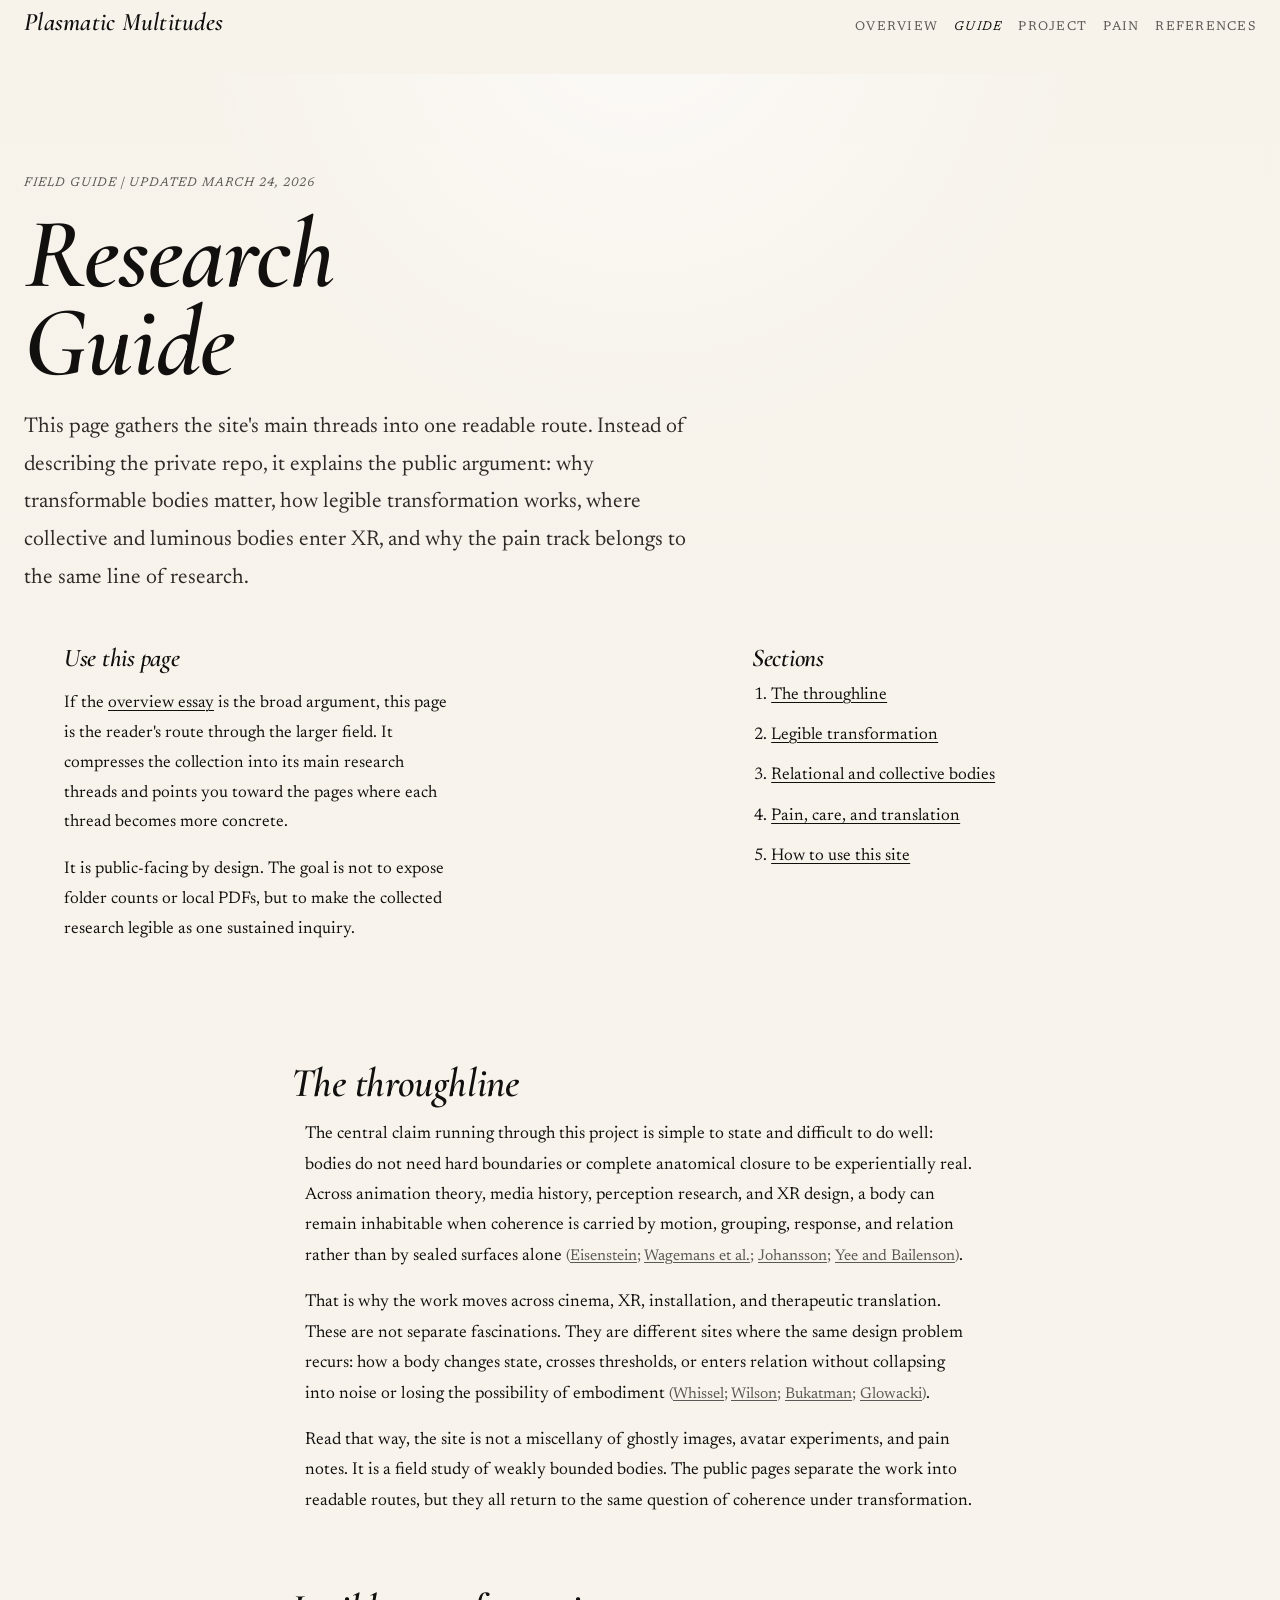
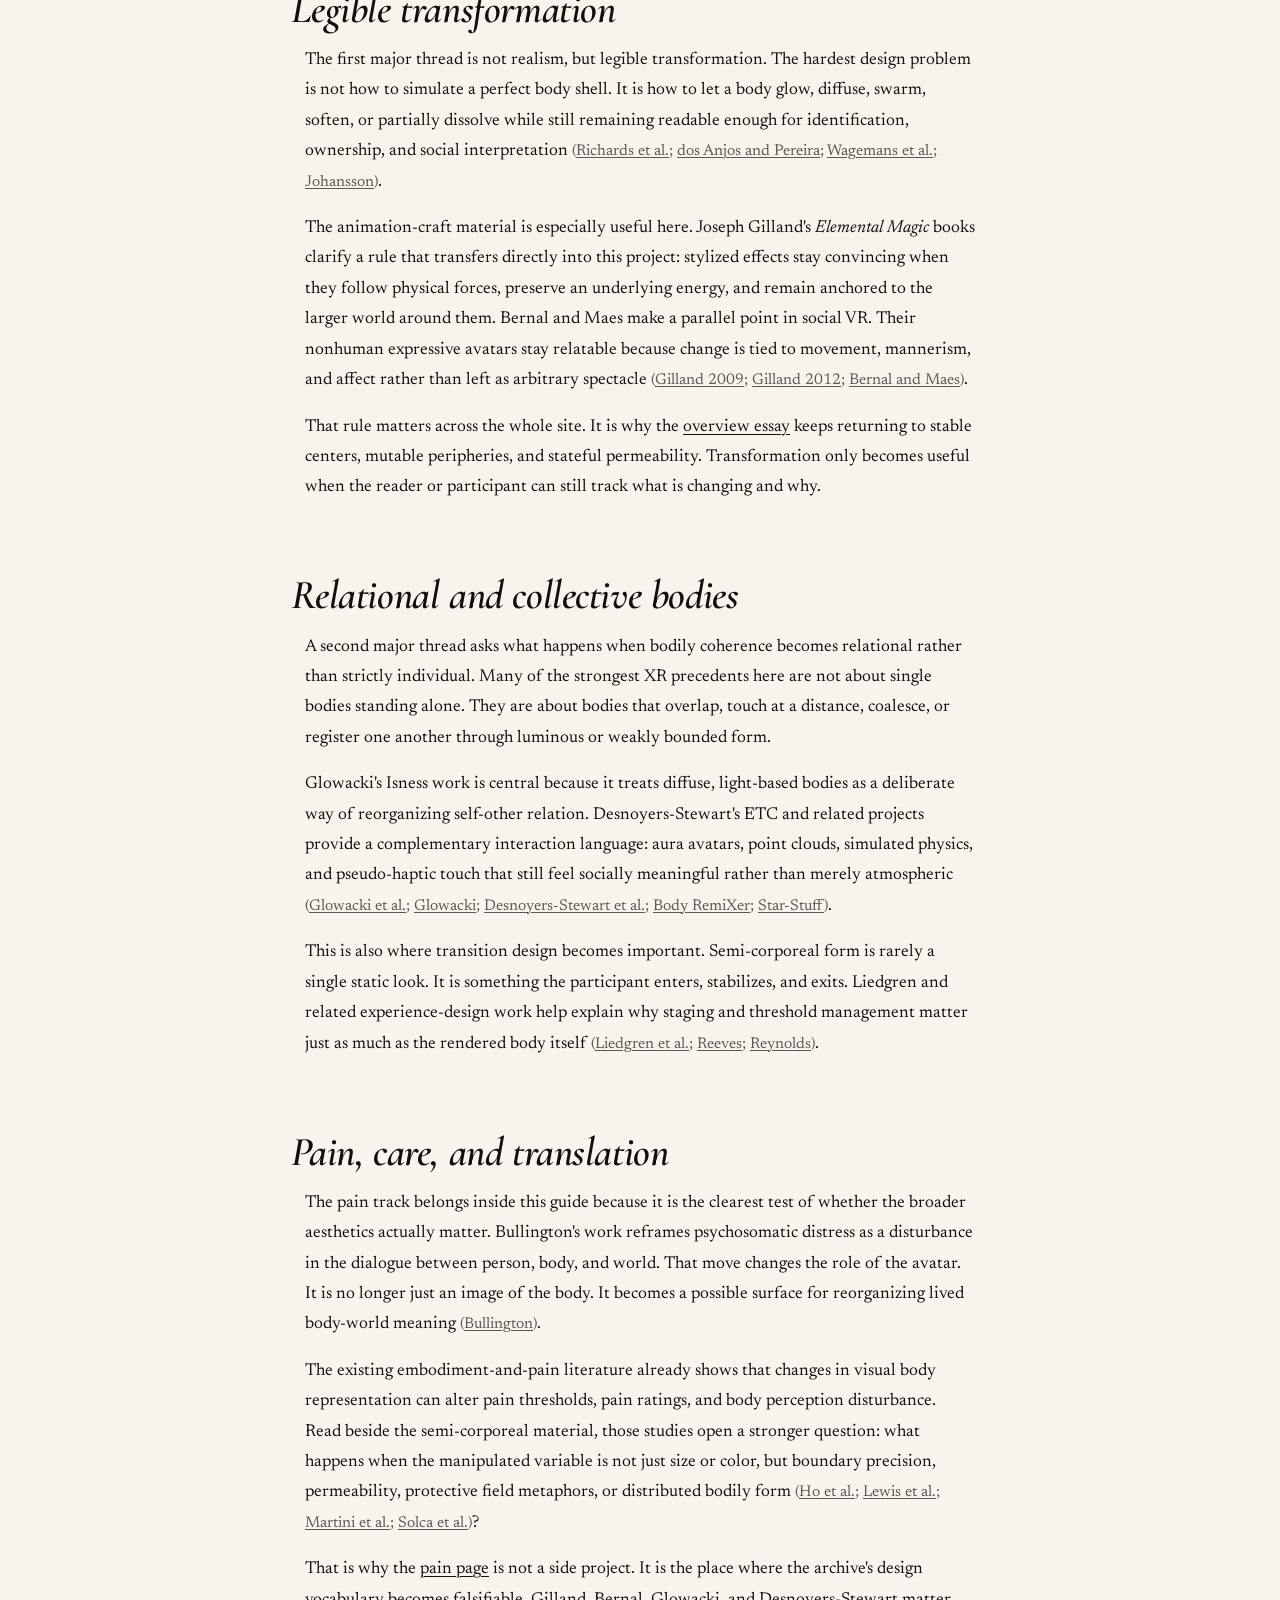
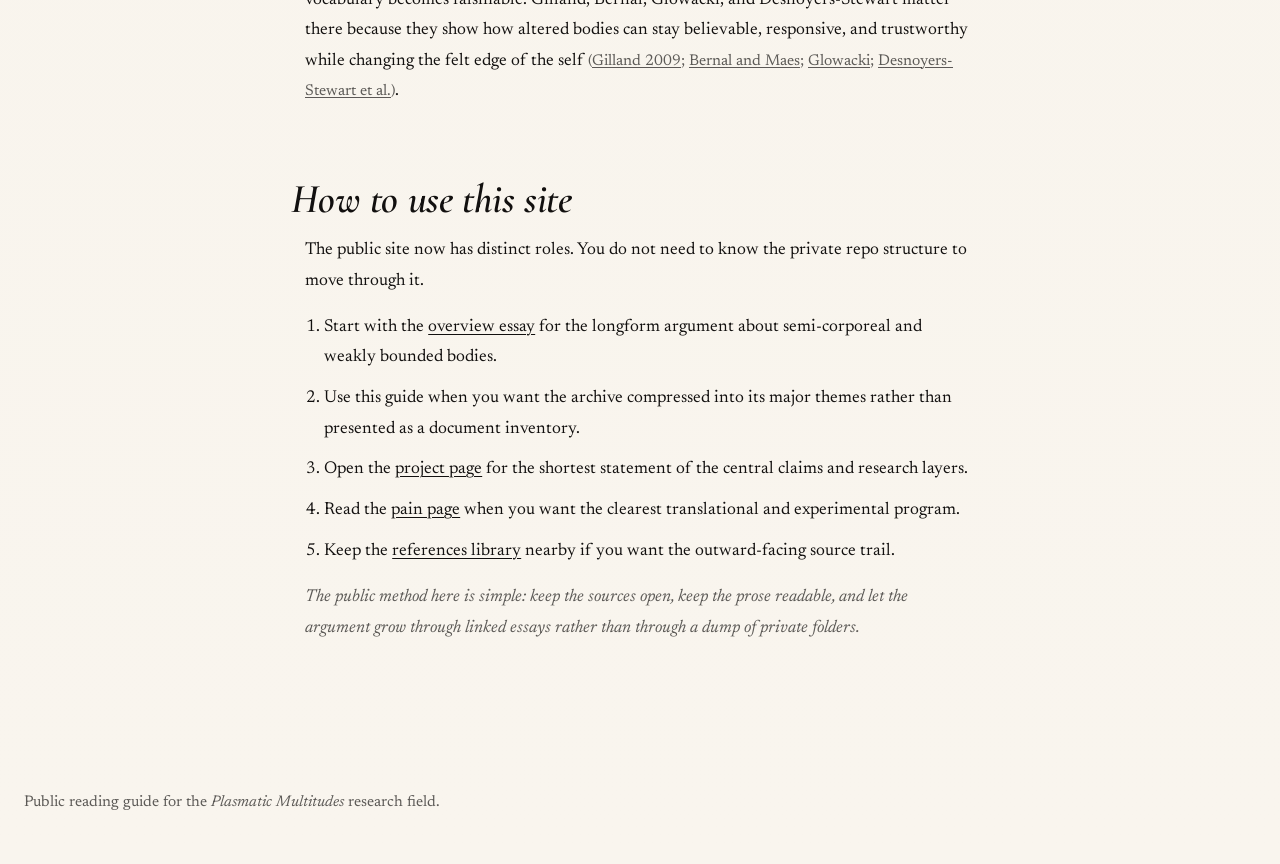
==== commit 415d9591: "Add public research guide and tighten reading layout" ====
--- a/archive.html
+++ b/archive.html
@@ -3,10 +3,10 @@
   <head>
     <meta charset="utf-8">
     <meta name="viewport" content="width=device-width, initial-scale=1">
-    <title>Archive Map | Plasmatic Multitudes</title>
+    <title>Research Guide | Plasmatic Multitudes</title>
     <meta
       name="description"
-      content="A public map of the private Plasmatic Multitudes archive: workstreams, source collections, audit status, and current gaps."
+      content="A public reading guide to the Plasmatic Multitudes research field: transformable bodies, relational embodiment, and clinical translation."
     >
     <link rel="preconnect" href="https://fonts.googleapis.com">
     <link rel="preconnect" href="https://fonts.gstatic.com" crossorigin>
@@ -16,15 +16,15 @@
     >
     <link rel="stylesheet" href="assets/site.css">
   </head>
-  <body class="page page-archive">
+  <body class="page page-guide">
     <header class="site-header">
       <div class="shell site-header__inner">
         <a class="site-title" href="index.html">Plasmatic Multitudes</a>
         <nav class="site-nav" aria-label="Primary">
           <a href="index.html">Overview</a>
+          <a href="archive.html" aria-current="page">Guide</a>
           <a href="project.html">Project</a>
           <a href="pain.html">Pain</a>
-          <a href="archive.html" aria-current="page">Archive</a>
           <a href="references.html">References</a>
         </nav>
       </div>
@@ -32,193 +32,182 @@
 
     <main class="shell">
       <section class="hero">
-        <p class="eyebrow">Collection audit | Updated March 24, 2026</p>
-        <h1>Archive Map</h1>
+        <p class="eyebrow">Field guide | Updated March 24, 2026</p>
+        <h1>Research Guide</h1>
         <p class="deck">
-          This page translates the private research repository into a public map. It does not mirror
-          the local PDFs or scratch files. It describes what is in the archive, how it is organized,
-          what has already been audited, and where the main gaps still are.
+          This page gathers the site's main threads into one readable route. Instead of describing
+          the private repo, it explains the public argument: why transformable bodies matter, how
+          legible transformation works, where collective and luminous bodies enter XR, and why the
+          pain track belongs to the same line of research.
         </p>
 
         <div class="intro-grid">
           <div class="panel">
-            <h2>At a glance</h2>
-            <ol class="compact-list">
-              <li>The private repo currently holds 44 files under <code>core-working-docs/</code>.</li>
-              <li>The maintained source archive currently holds 74 files under <code>source-publications/</code>.</li>
-              <li>Six source-audit and claim-matrix files already exist for the overview, pain, and ETH tracks.</li>
-              <li>Four high-value full-text gaps remain on the explicit acquisition queue.</li>
-            </ol>
+            <h2>Use this page</h2>
+            <p>
+              If the <a href="index.html">overview essay</a> is the broad argument, this page is
+              the reader's route through the larger field. It compresses the collection into its
+              main research threads and points you toward the pages where each thread becomes more
+              concrete.
+            </p>
+            <p>
+              It is public-facing by design. The goal is not to expose folder counts or local PDFs,
+              but to make the collected research legible as one sustained inquiry.
+            </p>
           </div>
 
-          <nav class="panel" aria-label="Archive sections">
+          <nav class="panel" aria-label="Guide sections">
             <h2>Sections</h2>
             <ol class="section-list">
-              <li><a href="#reading">How to read the collection</a></li>
-              <li><a href="#working">Canonical working docs</a></li>
-              <li><a href="#sources">Maintained source archive</a></li>
-              <li><a href="#audits">Audit status and gaps</a></li>
-              <li><a href="#not-public">What is not public here</a></li>
+              <li><a href="#throughline">The throughline</a></li>
+              <li><a href="#transformation">Legible transformation</a></li>
+              <li><a href="#relation">Relational and collective bodies</a></li>
+              <li><a href="#translation">Pain, care, and translation</a></li>
+              <li><a href="#reading">How to use this site</a></li>
             </ol>
           </nav>
         </div>
       </section>
 
       <article class="article">
+        <section id="throughline">
+          <h2>The throughline</h2>
+          <p>
+            The central claim running through this project is simple to state and difficult to do
+            well: bodies do not need hard boundaries or complete anatomical closure to be
+            experientially real. Across animation theory, media history, perception research, and
+            XR design, a body can remain inhabitable when coherence is carried by motion, grouping,
+            response, and relation rather than by sealed surfaces alone
+            <span class="citation">(<a href="references.html#ref-eisenstein">Eisenstein</a>; <a href="references.html#ref-wagemans">Wagemans et al.</a>; <a href="references.html#ref-johansson">Johansson</a>; <a href="references.html#ref-yee">Yee and Bailenson</a>)</span>.
+          </p>
+          <p>
+            That is why the work moves across cinema, XR, installation, and therapeutic
+            translation. These are not separate fascinations. They are different sites where the
+            same design problem recurs: how a body changes state, crosses thresholds, or enters
+            relation without collapsing into noise or losing the possibility of embodiment
+            <span class="citation">(<a href="references.html#ref-whissel">Whissel</a>; <a href="references.html#ref-wilson">Wilson</a>; <a href="references.html#ref-bukatman">Bukatman</a>; <a href="references.html#ref-glowacki-2024">Glowacki</a>)</span>.
+          </p>
+          <p>
+            Read that way, the site is not a miscellany of ghostly images, avatar experiments, and
+            pain notes. It is a field study of weakly bounded bodies. The public pages separate the
+            work into readable routes, but they all return to the same question of coherence under
+            transformation.
+          </p>
+        </section>
+
+        <section id="transformation">
+          <h2>Legible transformation</h2>
+          <p>
+            The first major thread is not realism, but legible transformation. The hardest design
+            problem is not how to simulate a perfect body shell. It is how to let a body glow,
+            diffuse, swarm, soften, or partially dissolve while still remaining readable enough for
+            identification, ownership, and social interpretation
+            <span class="citation">(<a href="references.html#ref-richards">Richards et al.</a>; <a href="references.html#ref-dos-anjos">dos Anjos and Pereira</a>; <a href="references.html#ref-wagemans">Wagemans et al.</a>; <a href="references.html#ref-johansson">Johansson</a>)</span>.
+          </p>
+          <p>
+            The animation-craft material is especially useful here. Joseph Gilland's
+            <em>Elemental Magic</em> books clarify a rule that transfers directly into this project:
+            stylized effects stay convincing when they follow physical forces, preserve an
+            underlying energy, and remain anchored to the larger world around them. Bernal and
+            Maes make a parallel point in social VR. Their nonhuman expressive avatars stay
+            relatable because change is tied to movement, mannerism, and affect rather than left as
+            arbitrary spectacle
+            <span class="citation">(<a href="references.html#ref-gilland-2009">Gilland 2009</a>; <a href="references.html#ref-gilland-2012">Gilland 2012</a>; <a href="references.html#ref-emotional-beasts">Bernal and Maes</a>)</span>.
+          </p>
+          <p>
+            That rule matters across the whole site. It is why the <a href="index.html">overview
+            essay</a> keeps returning to stable centers, mutable peripheries, and stateful
+            permeability. Transformation only becomes useful when the reader or participant can
+            still track what is changing and why.
+          </p>
+        </section>
+
+        <section id="relation">
+          <h2>Relational and collective bodies</h2>
+          <p>
+            A second major thread asks what happens when bodily coherence becomes relational rather
+            than strictly individual. Many of the strongest XR precedents here are not about single
+            bodies standing alone. They are about bodies that overlap, touch at a distance,
+            coalesce, or register one another through luminous or weakly bounded form.
+          </p>
+          <p>
+            Glowacki's Isness work is central because it treats diffuse, light-based bodies as a
+            deliberate way of reorganizing self-other relation. Desnoyers-Stewart's ETC and related
+            projects provide a complementary interaction language: aura avatars, point clouds,
+            simulated physics, and pseudo-haptic touch that still feel socially meaningful rather
+            than merely atmospheric
+            <span class="citation">(<a href="references.html#ref-glowacki-2022">Glowacki et al.</a>; <a href="references.html#ref-glowacki-2024">Glowacki</a>; <a href="references.html#ref-etc">Desnoyers-Stewart et al.</a>; <a href="references.html#ref-body-remixer">Body RemiXer</a>; <a href="references.html#ref-star-stuff-isea">Star-Stuff</a>)</span>.
+          </p>
+          <p>
+            This is also where transition design becomes important. Semi-corporeal form is rarely a
+            single static look. It is something the participant enters, stabilizes, and exits.
+            Liedgren and related experience-design work help explain why staging and threshold
+            management matter just as much as the rendered body itself
+            <span class="citation">(<a href="references.html#ref-liedgren">Liedgren et al.</a>; <a href="references.html#ref-reeves">Reeves</a>; <a href="references.html#ref-reynolds">Reynolds</a>)</span>.
+          </p>
+        </section>
+
+        <section id="translation">
+          <h2>Pain, care, and translation</h2>
+          <p>
+            The pain track belongs inside this guide because it is the clearest test of whether the
+            broader aesthetics actually matter. Bullington's work reframes psychosomatic distress as
+            a disturbance in the dialogue between person, body, and world. That move changes the
+            role of the avatar. It is no longer just an image of the body. It becomes a possible
+            surface for reorganizing lived body-world meaning
+            <span class="citation">(<a href="references.html#ref-bullington">Bullington</a>)</span>.
+          </p>
+          <p>
+            The existing embodiment-and-pain literature already shows that changes in visual body
+            representation can alter pain thresholds, pain ratings, and body perception
+            disturbance. Read beside the semi-corporeal material, those studies open a stronger
+            question: what happens when the manipulated variable is not just size or color, but
+            boundary precision, permeability, protective field metaphors, or distributed bodily
+            form
+            <span class="citation">(<a href="references.html#ref-ho-2022">Ho et al.</a>; <a href="references.html#ref-lewis-2021">Lewis et al.</a>; <a href="references.html#ref-martini-2013">Martini et al.</a>; <a href="references.html#ref-solca-2018">Solca et al.</a>)</span>?
+          </p>
+          <p>
+            That is why the <a href="pain.html">pain page</a> is not a side project. It is the
+            place where the archive's design vocabulary becomes falsifiable. Gilland, Bernal,
+            Glowacki, and Desnoyers-Stewart matter there because they show how altered bodies can
+            stay believable, responsive, and trustworthy while changing the felt edge of the self
+            <span class="citation">(<a href="references.html#ref-gilland-2009">Gilland 2009</a>; <a href="references.html#ref-emotional-beasts">Bernal and Maes</a>; <a href="references.html#ref-glowacki-2024">Glowacki</a>; <a href="references.html#ref-etc">Desnoyers-Stewart et al.</a>)</span>.
+          </p>
+        </section>
+
         <section id="reading">
-          <h2>How to read the collection</h2>
-          <p>
-            The point of this page is not to turn file counts into a fetish. It is to show how the
-            public site relates to the private working archive. The public pages are the readable
-            layer: longform essays, compact framing texts, and a shared references library. The
-            private repo is the research layer: local copies of sources, tracked full-text gaps,
-            evolving working documents, and source audits.
-          </p>
-          <p>
-            That distinction matters because the site is meant to function as a publication surface,
-            not as a raw dump of PDFs. The archive tells you what kinds of evidence are actually
-            being maintained, where the project is strongest, and which strands are still
-            provisional. In that sense, this page is less a catalog than a map of how argument,
-            evidence, and ongoing collection work fit together.
-          </p>
-        </section>
-
-        <section id="working">
-          <h2>Canonical working docs</h2>
-          <p>
-            The working repository is organized around three main writing tracks plus a supporting
-            audit layer. The broad synthesis lives in the overview article, the applied design
-            translation lives in the pain proposal, and the installation-facing translation lives in
-            the ETH application set.
+          <h2>How to use this site</h2>
+          <p>
+            The public site now has distinct roles. You do not need to know the private repo
+            structure to move through it.
           </p>
           <ol class="compact-list">
             <li>
-              <code>overview-article/</code> currently holds three files and anchors the broad public-facing
-              argument. The public counterpart is the <a href="index.html">overview essay</a>.
-            </li>
-            <li>
-              <code>proteus-vr-pain-treatment/</code> currently holds one canonical proposal file. The public
-              counterpart is the <a href="pain.html">pain page</a>.
-            </li>
-            <li>
-              <code>eth-phd-application/</code> currently holds 30 files spanning notes, supporting documents,
-              ready-to-upload files, and main application materials. This material remains largely
-              private and application-specific.
-            </li>
-            <li>
-              <code>source-audits/</code> currently holds six files: source audits and claim matrices for the
-              overview article, pain proposal, and ETH application.
+              Start with the <a href="index.html">overview essay</a> for the longform argument
+              about semi-corporeal and weakly bounded bodies.
+            </li>
+            <li>
+              Use this guide when you want the archive compressed into its major themes rather than
+              presented as a document inventory.
+            </li>
+            <li>
+              Open the <a href="project.html">project page</a> for the shortest statement of the
+              central claims and research layers.
+            </li>
+            <li>
+              Read the <a href="pain.html">pain page</a> when you want the clearest translational
+              and experimental program.
+            </li>
+            <li>
+              Keep the <a href="references.html">references library</a> nearby if you want the
+              outward-facing source trail.
             </li>
           </ol>
-        </section>
-
-        <section id="sources">
-          <h2>Maintained source archive</h2>
-          <p>
-            The source archive is grouped into five topical folders. The current balance of the
-            archive shows where the project is strongest today: XR embodiment, avatar design, pain
-            modulation, and a media-theory line that now includes explicit animation-craft support
-            for physically grounded stylization.
-          </p>
-          <ol class="compact-list">
-            <li>
-              <code>vr-embodiment-and-avatar-design/</code> currently holds 30 files and is the largest topic
-              cluster. It now includes an expanded John Desnoyers-Stewart line from 2019 to 2025,
-              covering point-cloud mirrors, Body RemiXer, Star-Stuff, ETC, and later performance or
-              atmospheric practice. It also now includes Bernal and Maes's <em>Emotional Beasts</em>,
-              which strengthens the archive around expressive nonhuman avatar form, second skins,
-              and physiology-linked transformation
-              <span class="citation">(<a href="references.html#ref-transcending-projection">Transcending Projection</a>; <a href="references.html#ref-virtual-mirror-stage">Virtual Mirror Stage</a>; <a href="references.html#ref-body-remixer">Body RemiXer</a>; <a href="references.html#ref-star-stuff-isea">Star-Stuff</a>; <a href="references.html#ref-etc">ETC</a>; <a href="references.html#ref-emotional-beasts">Emotional Beasts</a>)</span>.
-            </li>
-            <li>
-              <code>pain-body-representation-and-virtual-embodiment/</code> currently holds 14 files and
-              contains the most directly relevant chronic-pain sources
-              <span class="citation">(<a href="references.html#ref-ho-2022">Ho et al.</a>; <a href="references.html#ref-lewis-2021">Lewis et al.</a>; <a href="references.html#ref-martini-2013">Martini et al.</a>; <a href="references.html#ref-solca-2018">Solca et al.</a>; <a href="references.html#ref-bullington">Bullington</a>)</span>.
-            </li>
-            <li>
-              <code>avatar-perception-and-simulation-foundations/</code> currently holds 12 files and supplies
-              the coherence, simulation, and behavior layer
-              <span class="citation">(<a href="references.html#ref-wagemans">Wagemans et al.</a>; <a href="references.html#ref-johansson">Johansson</a>; <a href="references.html#ref-reeves">Reeves</a>; <a href="references.html#ref-reynolds">Reynolds</a>; <a href="references.html#ref-yee">Yee and Bailenson</a>)</span>.
-            </li>
-            <li>
-              <code>media-theory-and-plasmatic-aesthetics/</code> currently holds 12 files and now anchors
-              not only the historical genealogy of plasmatic, spectral, and animated form, but also
-              a more explicit animation-craft rule for believable transformation through the two
-              <em>Elemental Magic</em> volumes
-              <span class="citation">(<a href="references.html#ref-eisenstein">Eisenstein</a>; <a href="references.html#ref-geil">Geil</a>; <a href="references.html#ref-whissel">Whissel</a>; <a href="references.html#ref-wilson">Wilson</a>; <a href="references.html#ref-bukatman">Bukatman</a>; <a href="references.html#ref-owens">Owens</a>; <a href="references.html#ref-gilland-2009">Gilland 2009</a>; <a href="references.html#ref-gilland-2012">Gilland 2012</a>)</span>.
-            </li>
-            <li>
-              <code>pain-and-psychedelic-interfaces/</code> currently holds four files and frames the bridge
-              from boundary-softened embodiment to connectedness and altered-state design
-              <span class="citation">(<a href="references.html#ref-glowacki-2022">Glowacki et al.</a>; <a href="references.html#ref-glowacki-2024">Glowacki</a>)</span>.
-            </li>
-          </ol>
-        </section>
-
-        <section id="audits">
-          <h2>Audit status and current gaps</h2>
-          <p>
-            The private repo is no longer just a pile of files. It already includes a lightweight
-            audit layer: source audits, claim matrices, and a deliberately short missing-fulltext
-            tracker. That audit state is one of the most important parts of the collection because it
-            shows where the archive is already strong and where it is still provisional.
-          </p>
-          <ol class="compact-list">
-            <li>
-              Six audit documents currently exist: a source audit and claim matrix each for the
-              overview article, pain proposal, and ETH application.
-            </li>
-            <li>
-              Four high-value missing full texts remain on the queue: Ho 2022, Lewis 2021, Solca
-              2018, and Lecuyer 2009
-              <span class="citation">(<a href="references.html#ref-ho-2022">Ho et al.</a>; <a href="references.html#ref-lewis-2021">Lewis et al.</a>; <a href="references.html#ref-solca-2018">Solca et al.</a>; <a href="references.html#ref-lecuyer-2009">Lecuyer</a>)</span>.
-            </li>
-            <li>
-              Two notable files were resolved in the latest pass: ETC and Body RemiXer now have
-              local full-text copies, which strengthens the archive around abstract social bodies
-              and aura-touch interaction
-              <span class="citation">(<a href="references.html#ref-etc">ETC</a>; <a href="references.html#ref-body-remixer">Body RemiXer</a>)</span>.
-            </li>
-          </ol>
-          <p>
-            Publicly, that audit state is just as important as the sources themselves. It shows
-            that the project is not treating references as decorative backing for prewritten claims.
-            The archive is being used as an active constraint on what can be stated confidently,
-            what remains a hypothesis, and where future acquisition work still matters.
-          </p>
-        </section>
-
-        <section id="not-public">
-          <h2>What is not public here</h2>
-          <p>
-            Not everything in the private repo should be mirrored directly.
-          </p>
-          <ol class="compact-list">
-            <li>
-              <code>tmp/</code> is intentionally excluded from the public site because it contains
-              working extractions, previews, user-provided text copies, and one-off processing
-              output.
-            </li>
-            <li>
-              <code>background-references/</code> is currently just a staging folder with its README; nothing
-              substantive has been promoted there yet.
-            </li>
-            <li>
-              <code>Media/</code> is initialized but still mostly structural: a README, two subfolder READMEs,
-              and a license-audit note. No substantial public media archive exists yet.
-            </li>
-            <li>
-              Some private working documents, especially in the ETH application set, remain too
-              application-specific to mirror directly. The public site exposes their role in the
-              collection rather than reproducing them.
-            </li>
-          </ol>
 
           <p class="closing-note">
-            The immediate public direction is not just to add more pages, but to keep turning the
-            private archive into readable public argument. The value of the site is that it makes
-            the research legible without dissolving the distinction between working archive and
-            published prose.
+            The public method here is simple: keep the sources open, keep the prose readable, and
+            let the argument grow through linked essays rather than through a dump of private
+            folders.
           </p>
         </section>
       </article>
@@ -226,7 +215,7 @@
 
     <footer class="footer">
       <div class="shell">
-        Public collection map for the private <em>Plasmatic Multitudes</em> research archive.
+        Public reading guide for the <em>Plasmatic Multitudes</em> research field.
       </div>
     </footer>
   </body>
--- a/assets/site.css
+++ b/assets/site.css
@@ -29,7 +29,7 @@
     radial-gradient(circle at 50% 0%, rgba(255, 255, 255, 0.62), transparent 28rem),
     linear-gradient(180deg, var(--paper) 0%, #f9f5ee 100%);
   font-family: "Newsreader", Georgia, serif;
-  font-size: 1.05rem;
+  font-size: 1.06rem;
   line-height: 1.76;
   text-rendering: optimizeLegibility;
 }
@@ -165,7 +165,9 @@
   grid-template-columns: minmax(0, 1.4fr) minmax(15rem, 1fr);
   gap: 2.4rem;
   align-items: start;
-  margin-top: 3rem;
+  width: 100%;
+  max-width: 72rem;
+  margin: 3rem auto 0;
 }
 
 .panel {
@@ -201,7 +203,20 @@
 }
 
 .article section {
+  width: 100%;
+  max-width: calc(var(--measure) + 6rem);
+  margin: 0 auto;
   padding-top: 3.6rem;
+}
+
+.article section > h2,
+.article section > h3,
+.article section > p,
+.article section > ul,
+.article section > ol {
+  width: min(100%, var(--measure));
+  margin-left: auto;
+  margin-right: auto;
 }
 
 .article h2,
@@ -225,6 +240,7 @@
 .references p {
   max-width: var(--measure);
   margin: 0 0 1rem;
+  font-size: 1.08rem;
 }
 
 .article ul,
@@ -254,7 +270,8 @@
 }
 
 .references-list {
-  margin: 1.3rem 0 0;
+  width: min(100%, calc(var(--measure) + 8rem));
+  margin: 1.3rem auto 0;
   padding: 0;
   list-style: none;
   counter-reset: reference;
@@ -355,7 +372,7 @@
   .article ul,
   .article ol,
   .references p {
-    font-size: 1rem;
+    font-size: 1.03rem;
   }
 
   .references-list li {
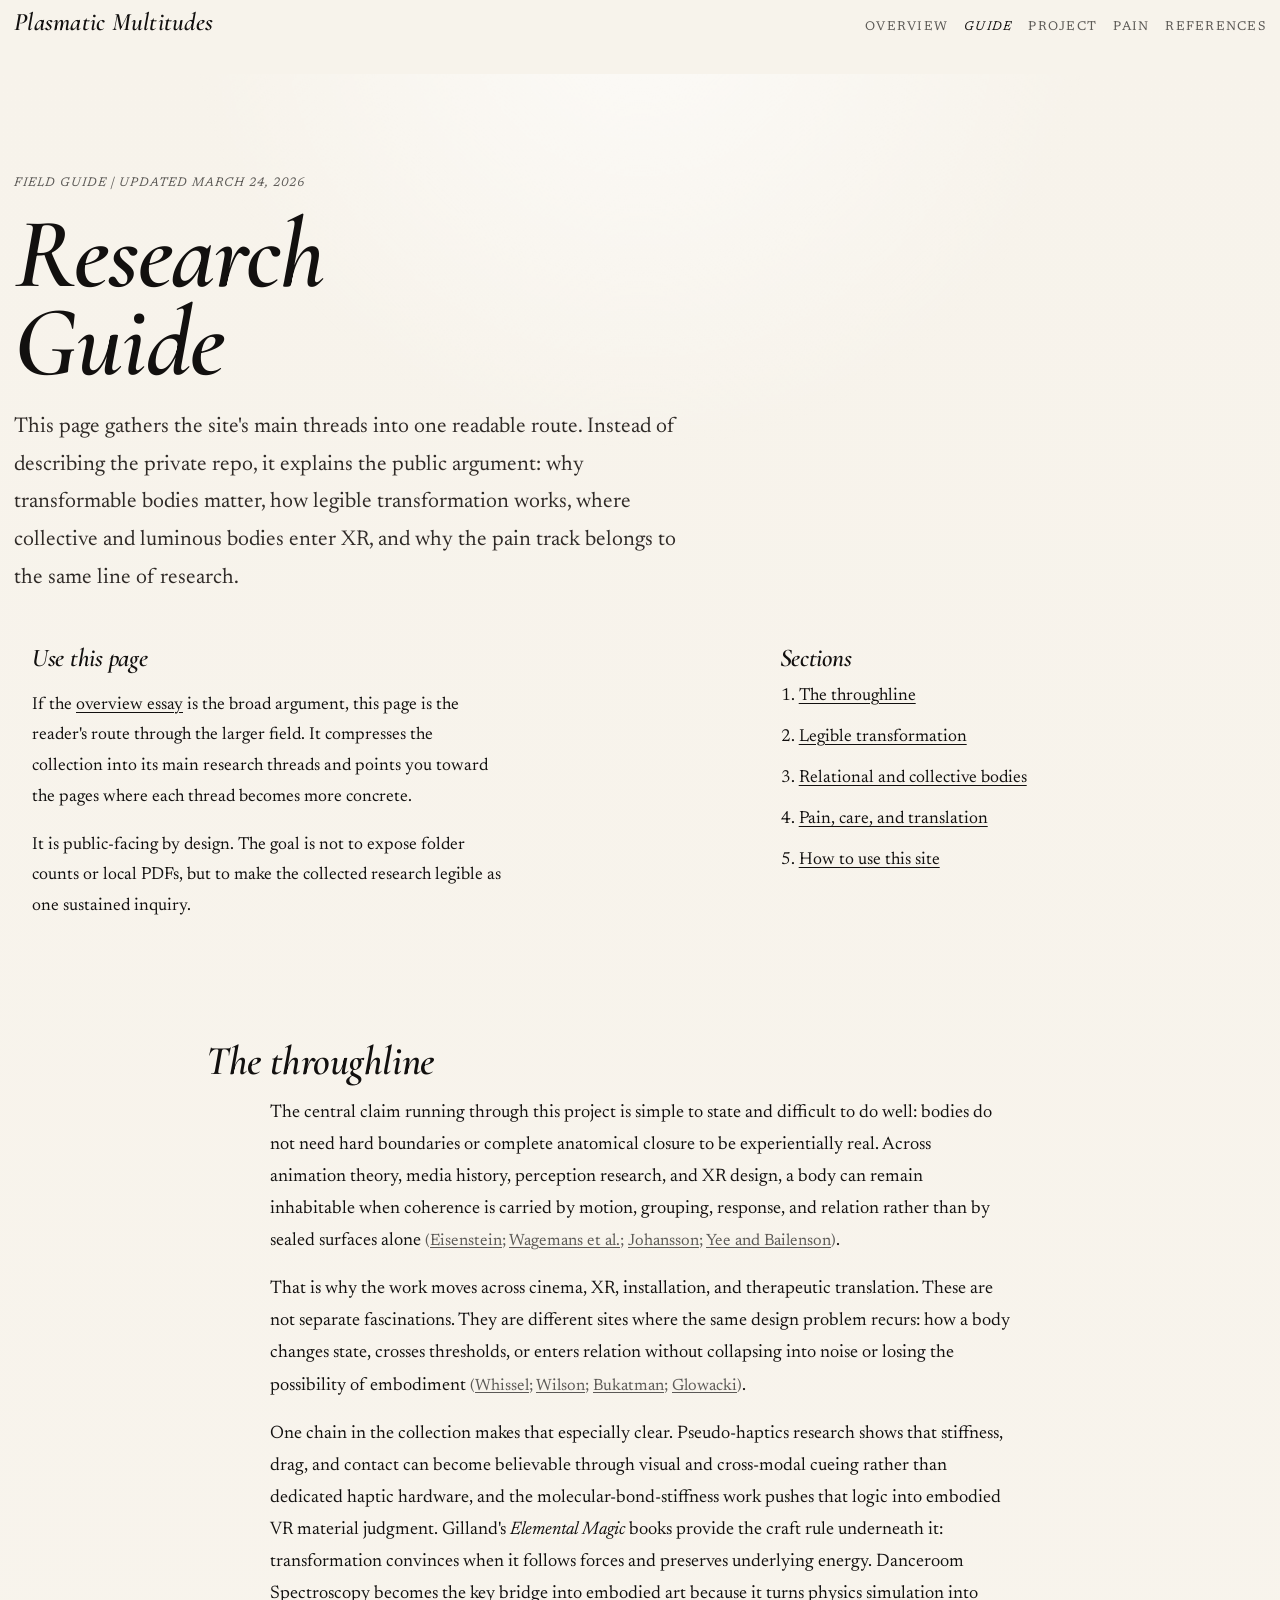
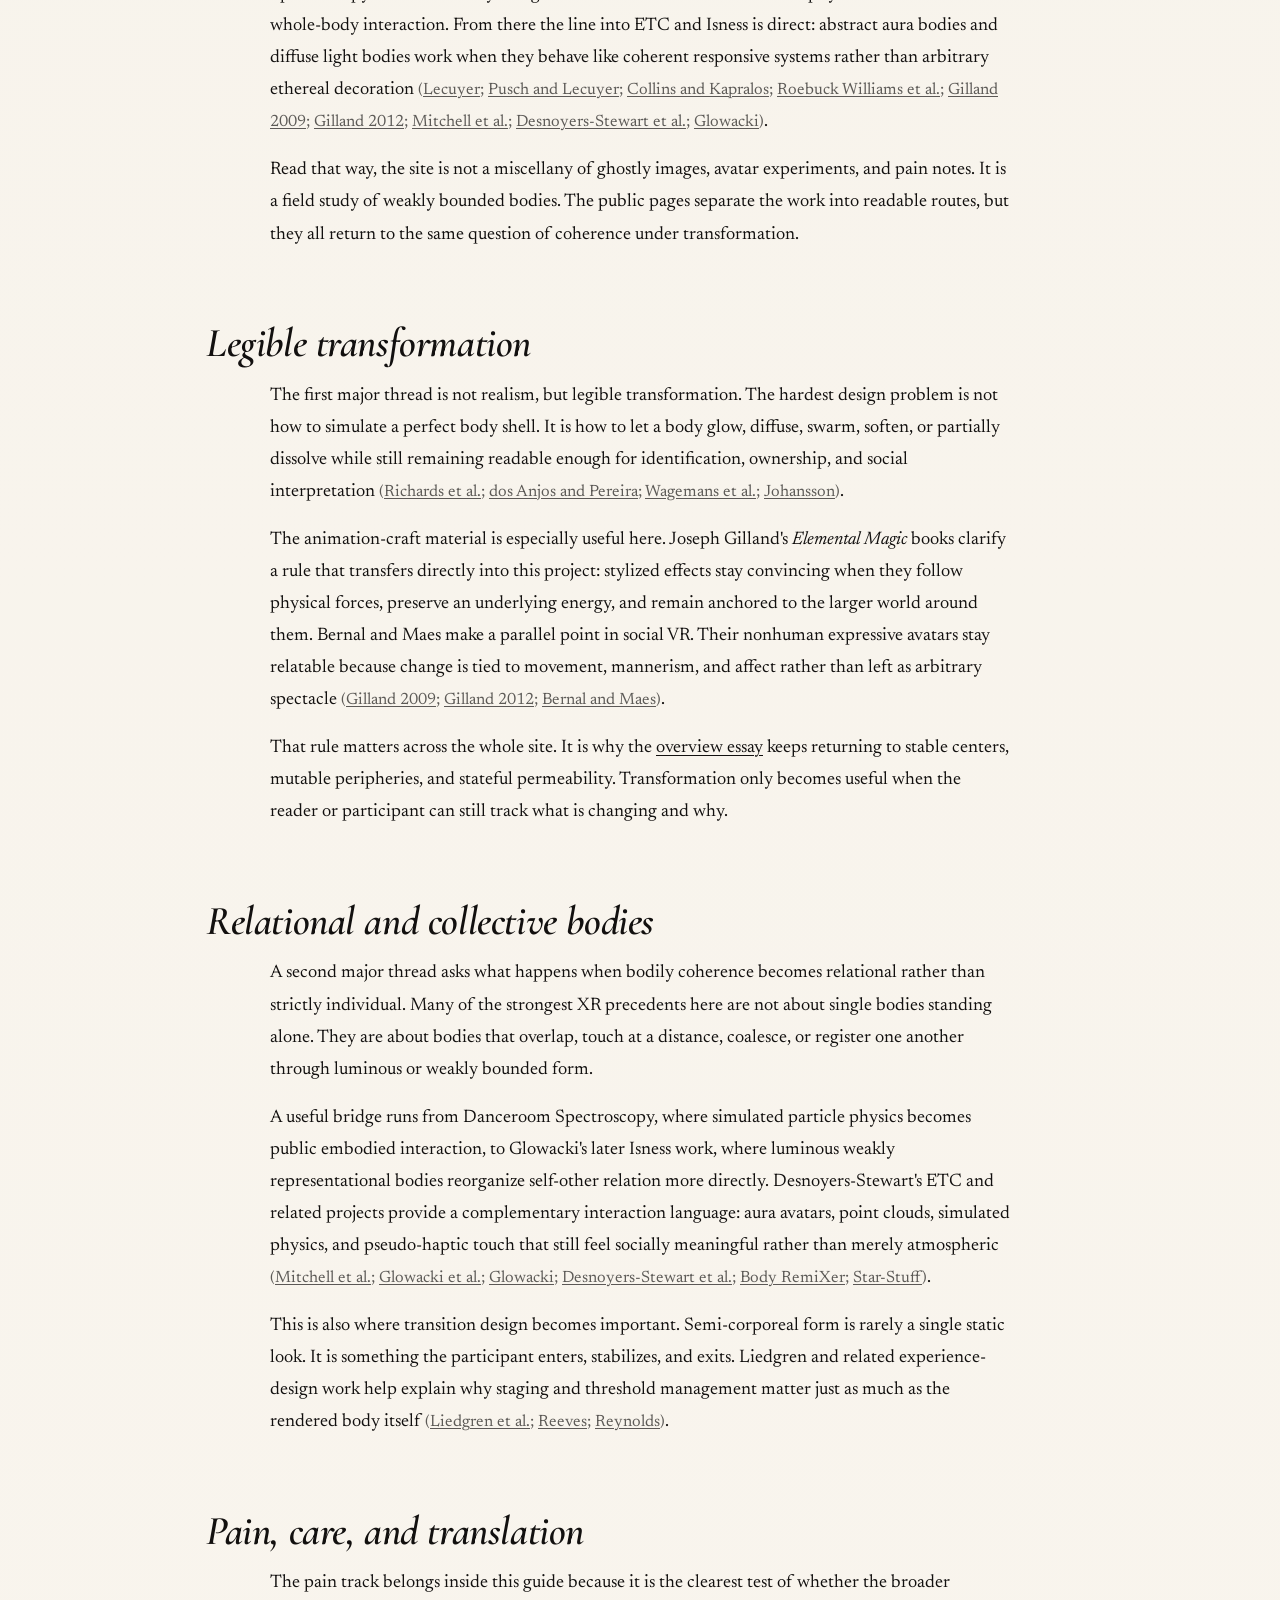
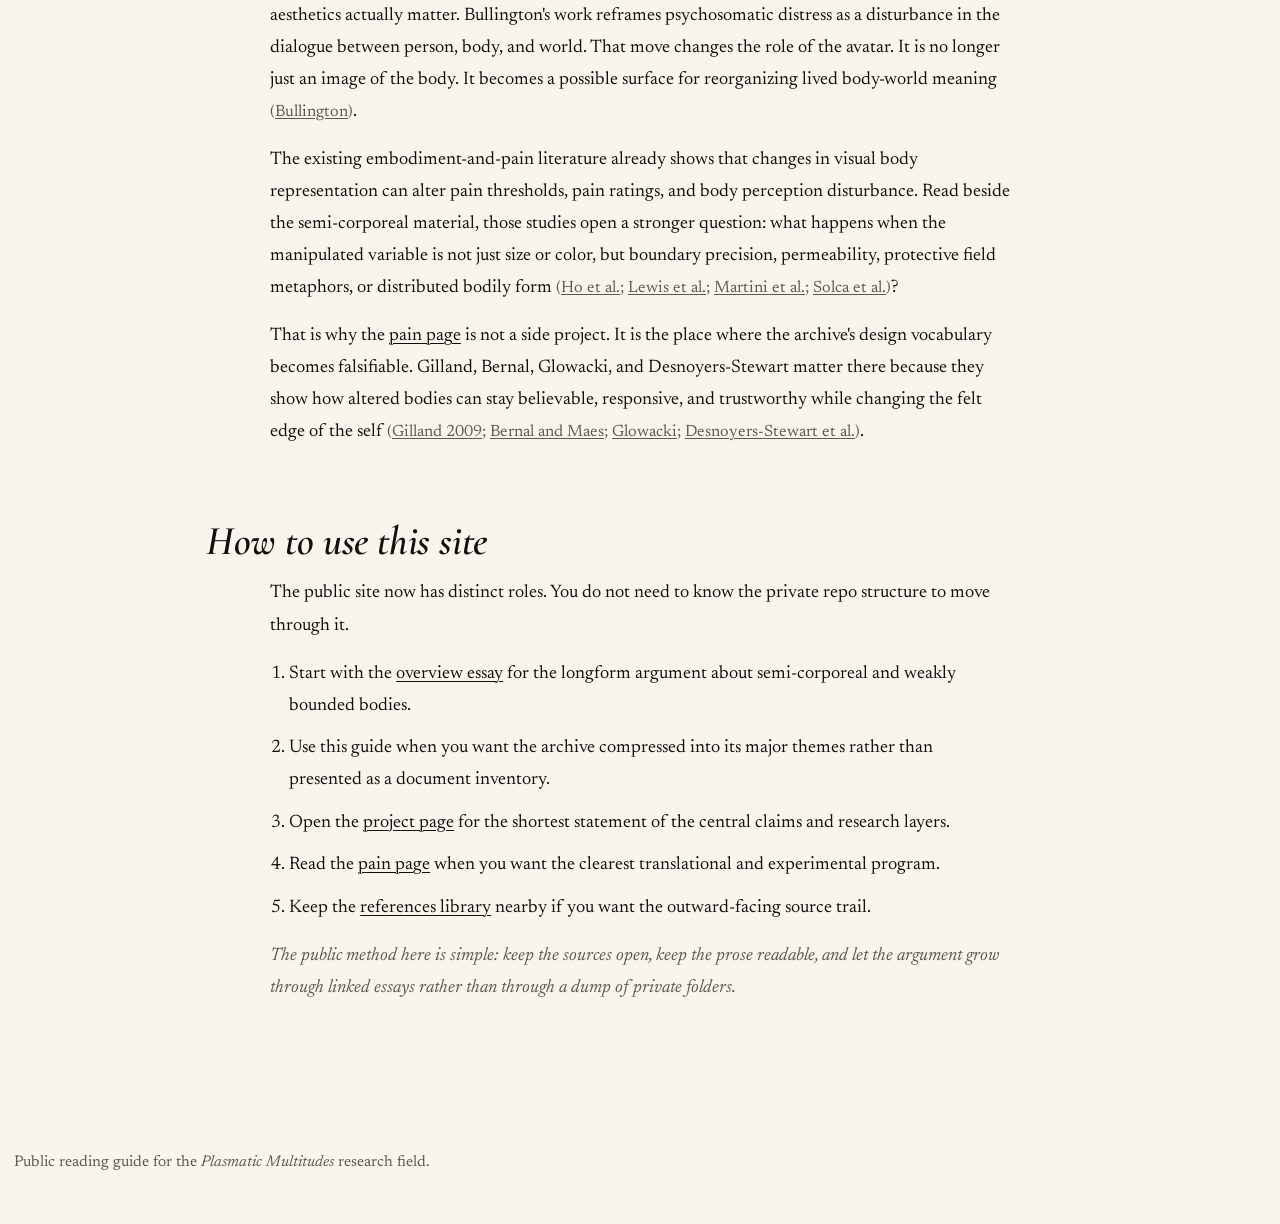
==== commit 933ba381: "Expand pseudo-haptics bridge and widen reading layout" ====
--- a/archive.html
+++ b/archive.html
@@ -88,6 +88,19 @@
             <span class="citation">(<a href="references.html#ref-whissel">Whissel</a>; <a href="references.html#ref-wilson">Wilson</a>; <a href="references.html#ref-bukatman">Bukatman</a>; <a href="references.html#ref-glowacki-2024">Glowacki</a>)</span>.
           </p>
           <p>
+            One chain in the collection makes that especially clear. Pseudo-haptics research shows
+            that stiffness, drag, and contact can become believable through visual and cross-modal
+            cueing rather than dedicated haptic hardware, and the molecular-bond-stiffness work
+            pushes that logic into embodied VR material judgment. Gilland's <em>Elemental Magic</em>
+            books provide the craft rule underneath it: transformation convinces when it follows
+            forces and preserves underlying energy. Danceroom Spectroscopy becomes the key bridge
+            into embodied art because it turns physics simulation into whole-body interaction. From
+            there the line into ETC and Isness is direct: abstract aura bodies and diffuse light
+            bodies work when they behave like coherent responsive systems rather than arbitrary
+            ethereal decoration
+            <span class="citation">(<a href="references.html#ref-lecuyer-2009">Lecuyer</a>; <a href="references.html#ref-pusch-2011">Pusch and Lecuyer</a>; <a href="references.html#ref-collins-2019">Collins and Kapralos</a>; <a href="references.html#ref-roebuck-2024">Roebuck Williams et al.</a>; <a href="references.html#ref-gilland-2009">Gilland 2009</a>; <a href="references.html#ref-gilland-2012">Gilland 2012</a>; <a href="references.html#ref-danceroom">Mitchell et al.</a>; <a href="references.html#ref-etc">Desnoyers-Stewart et al.</a>; <a href="references.html#ref-glowacki-2024">Glowacki</a>)</span>.
+          </p>
+          <p>
             Read that way, the site is not a miscellany of ghostly images, avatar experiments, and
             pain notes. It is a field study of weakly bounded bodies. The public pages separate the
             work into readable routes, but they all return to the same question of coherence under
@@ -131,12 +144,13 @@
             coalesce, or register one another through luminous or weakly bounded form.
           </p>
           <p>
-            Glowacki's Isness work is central because it treats diffuse, light-based bodies as a
-            deliberate way of reorganizing self-other relation. Desnoyers-Stewart's ETC and related
-            projects provide a complementary interaction language: aura avatars, point clouds,
-            simulated physics, and pseudo-haptic touch that still feel socially meaningful rather
-            than merely atmospheric
-            <span class="citation">(<a href="references.html#ref-glowacki-2022">Glowacki et al.</a>; <a href="references.html#ref-glowacki-2024">Glowacki</a>; <a href="references.html#ref-etc">Desnoyers-Stewart et al.</a>; <a href="references.html#ref-body-remixer">Body RemiXer</a>; <a href="references.html#ref-star-stuff-isea">Star-Stuff</a>)</span>.
+            A useful bridge runs from Danceroom Spectroscopy, where simulated particle physics
+            becomes public embodied interaction, to Glowacki's later Isness work, where luminous
+            weakly representational bodies reorganize self-other relation more directly.
+            Desnoyers-Stewart's ETC and related projects provide a complementary interaction
+            language: aura avatars, point clouds, simulated physics, and pseudo-haptic touch that
+            still feel socially meaningful rather than merely atmospheric
+            <span class="citation">(<a href="references.html#ref-danceroom">Mitchell et al.</a>; <a href="references.html#ref-glowacki-2022">Glowacki et al.</a>; <a href="references.html#ref-glowacki-2024">Glowacki</a>; <a href="references.html#ref-etc">Desnoyers-Stewart et al.</a>; <a href="references.html#ref-body-remixer">Body RemiXer</a>; <a href="references.html#ref-star-stuff-isea">Star-Stuff</a>)</span>.
           </p>
           <p>
             This is also where transition design becomes important. Semi-corporeal form is rarely a
--- a/assets/site.css
+++ b/assets/site.css
@@ -6,8 +6,8 @@
   --ink-soft: #2f2a27;
   --ink-muted: rgba(18, 16, 15, 0.68);
   --ink-faint: rgba(18, 16, 15, 0.18);
-  --max-width: 77rem;
-  --measure: 67ch;
+  --max-width: 82rem;
+  --measure: 74ch;
 }
 
 *,
@@ -29,7 +29,7 @@
     radial-gradient(circle at 50% 0%, rgba(255, 255, 255, 0.62), transparent 28rem),
     linear-gradient(180deg, var(--paper) 0%, #f9f5ee 100%);
   font-family: "Newsreader", Georgia, serif;
-  font-size: 1.06rem;
+  font-size: 1.09rem;
   line-height: 1.76;
   text-rendering: optimizeLegibility;
 }
@@ -162,11 +162,11 @@
 
 .intro-grid {
   display: grid;
-  grid-template-columns: minmax(0, 1.4fr) minmax(15rem, 1fr);
-  gap: 2.4rem;
+  grid-template-columns: minmax(0, 1.5fr) minmax(17rem, 1fr);
+  gap: 2.8rem;
   align-items: start;
   width: 100%;
-  max-width: 72rem;
+  max-width: 76rem;
   margin: 3rem auto 0;
 }
 
@@ -184,7 +184,7 @@
 
 .panel p,
 .panel li {
-  max-width: 44ch;
+  max-width: 47ch;
 }
 
 .section-list,
@@ -204,7 +204,7 @@
 
 .article section {
   width: 100%;
-  max-width: calc(var(--measure) + 6rem);
+  max-width: calc(var(--measure) + 8rem);
   margin: 0 auto;
   padding-top: 3.6rem;
 }
@@ -240,7 +240,7 @@
 .references p {
   max-width: var(--measure);
   margin: 0 0 1rem;
-  font-size: 1.08rem;
+  font-size: 1.14rem;
 }
 
 .article ul,
@@ -270,7 +270,7 @@
 }
 
 .references-list {
-  width: min(100%, calc(var(--measure) + 8rem));
+  width: min(100%, calc(var(--measure) + 10rem));
   margin: 1.3rem auto 0;
   padding: 0;
   list-style: none;
@@ -279,7 +279,7 @@
 
 .references-list li {
   position: relative;
-  max-width: 78ch;
+  max-width: 84ch;
   margin: 0 0 1.35rem;
   padding-left: 2.35rem;
 }
@@ -372,7 +372,7 @@
   .article ul,
   .article ol,
   .references p {
-    font-size: 1.03rem;
+    font-size: 1.06rem;
   }
 
   .references-list li {
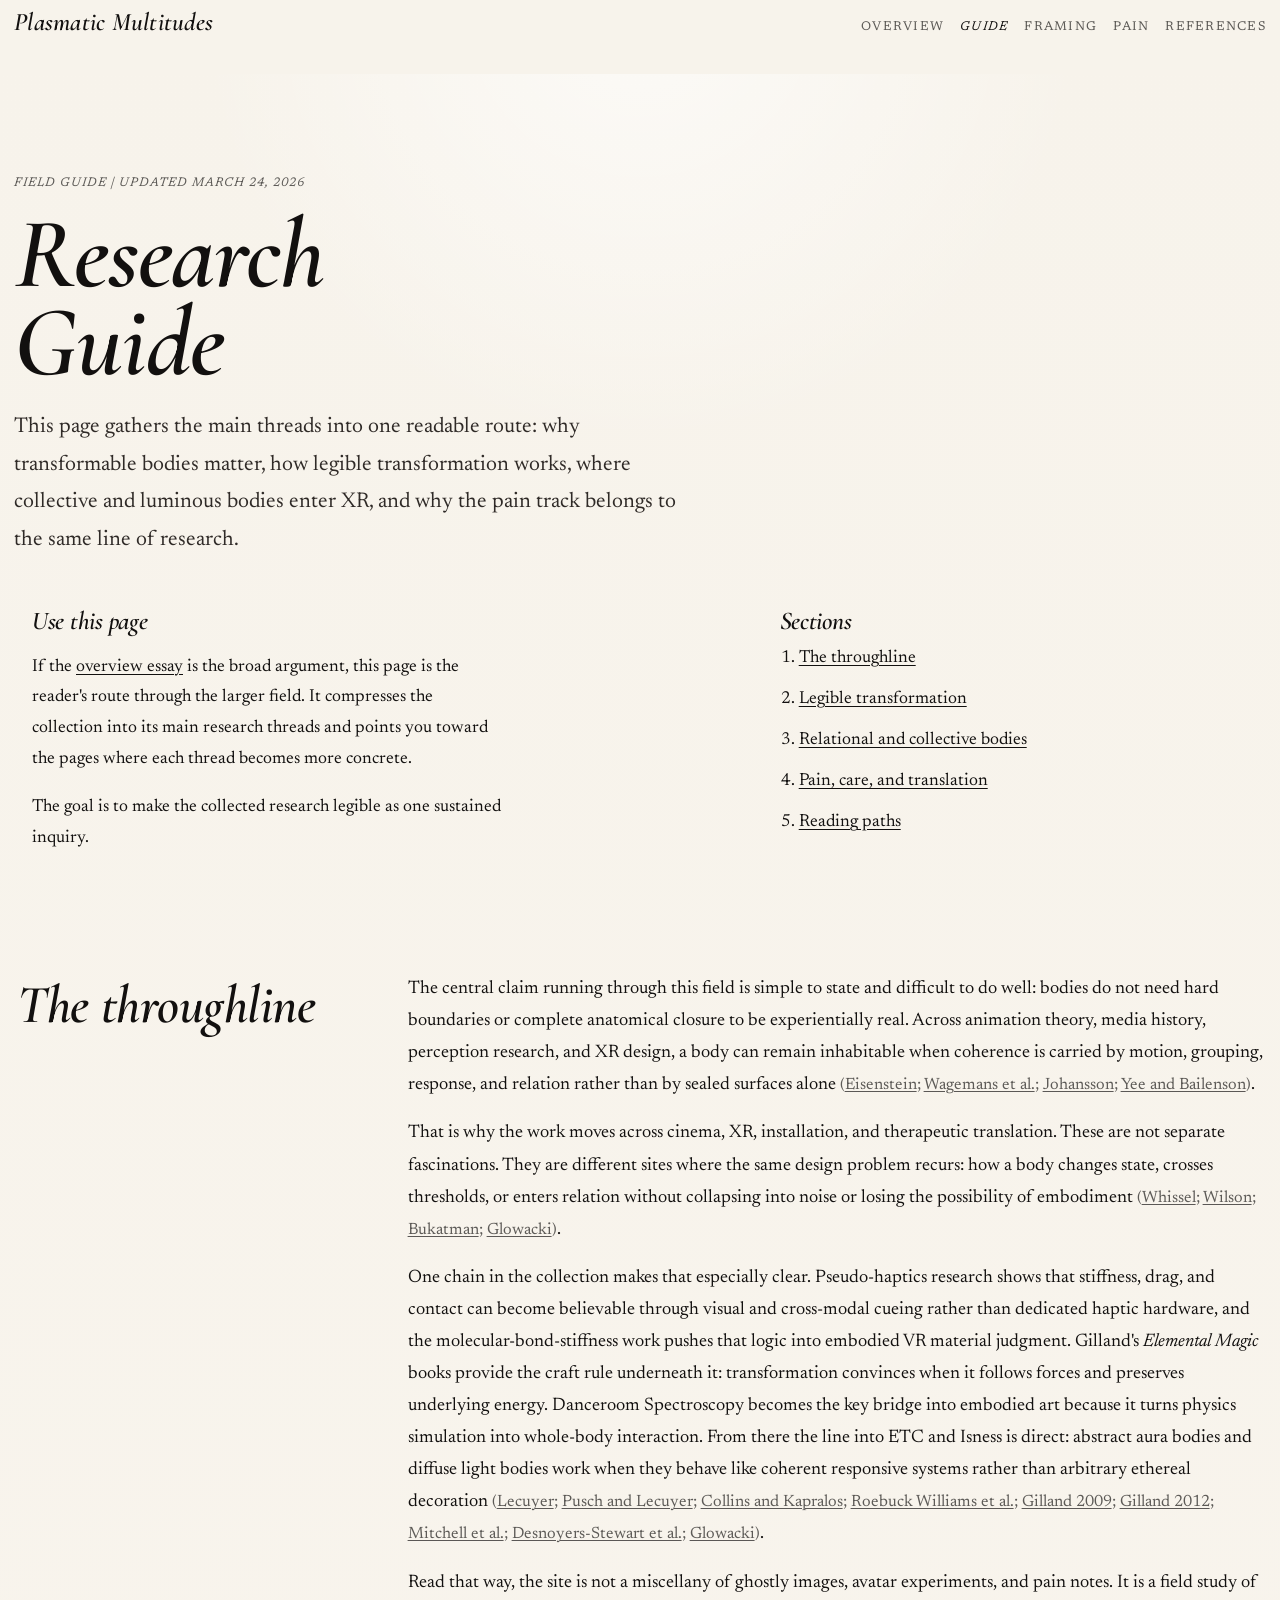
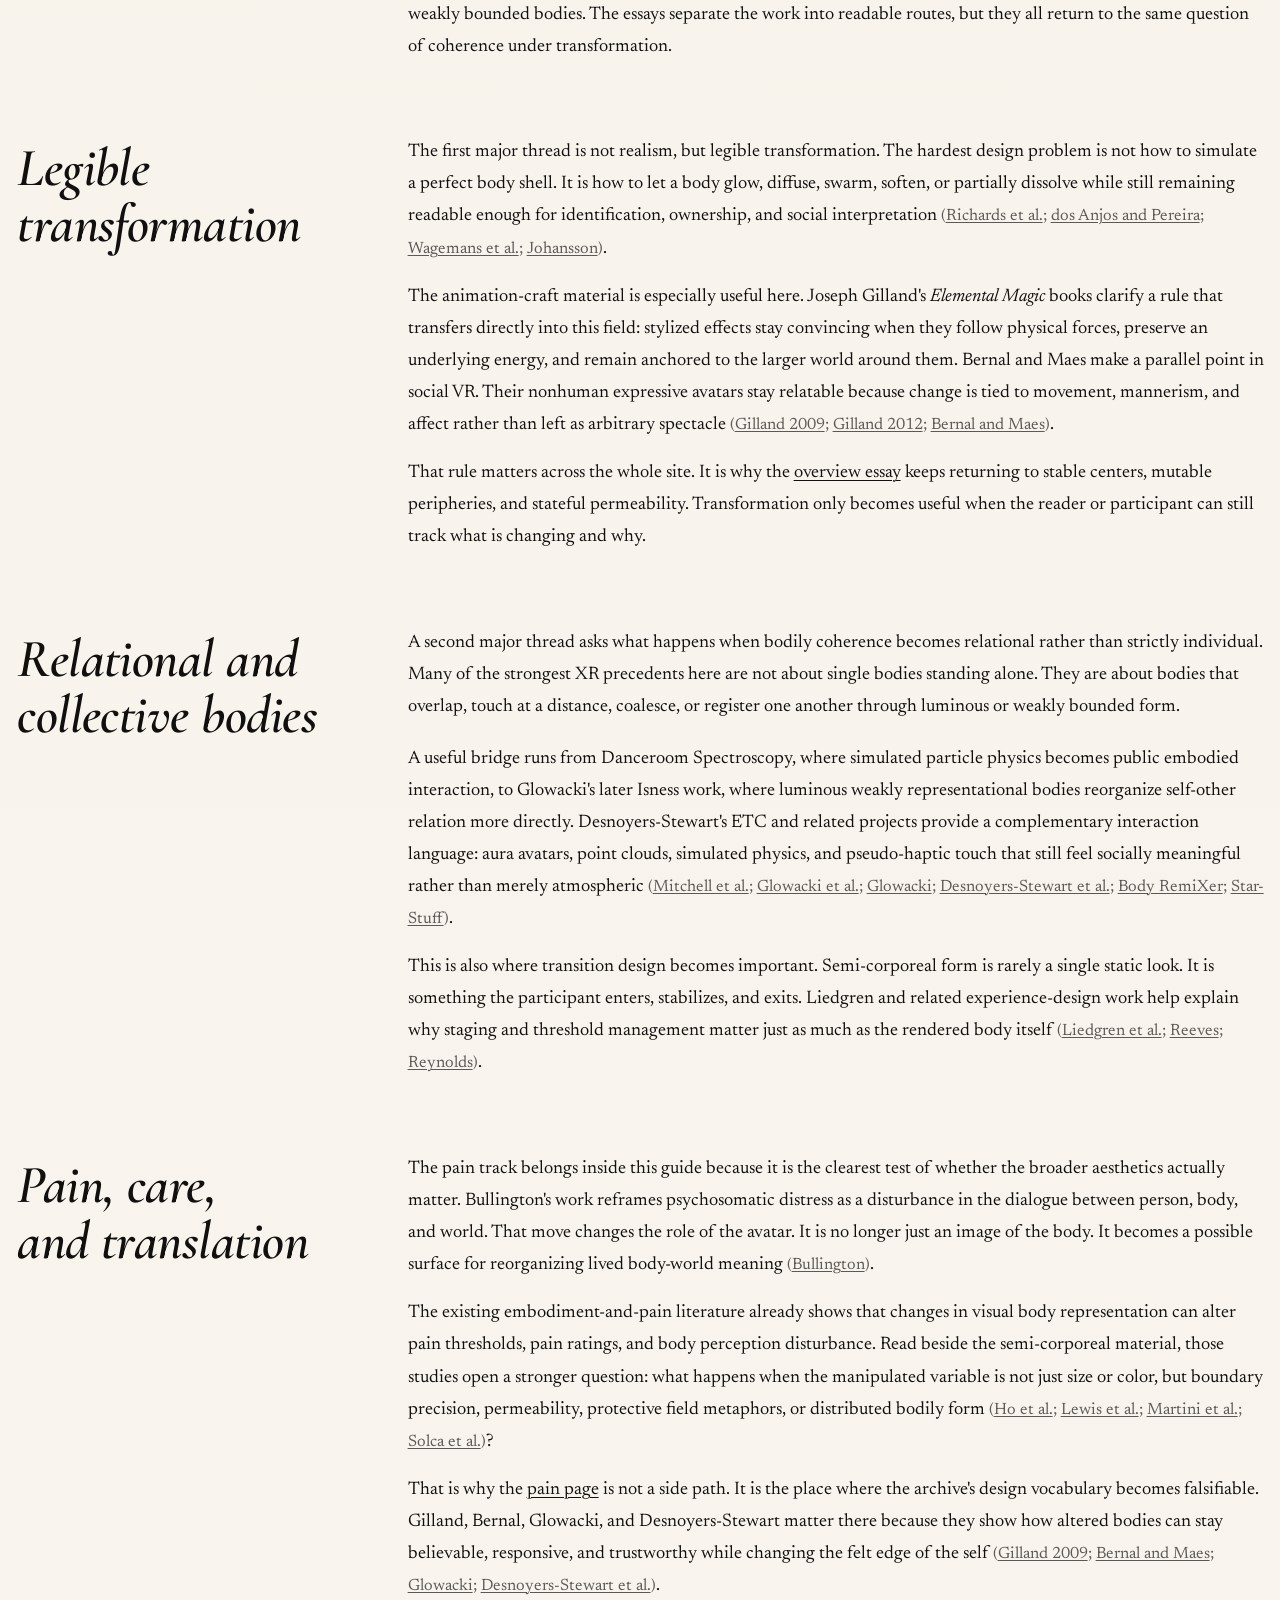
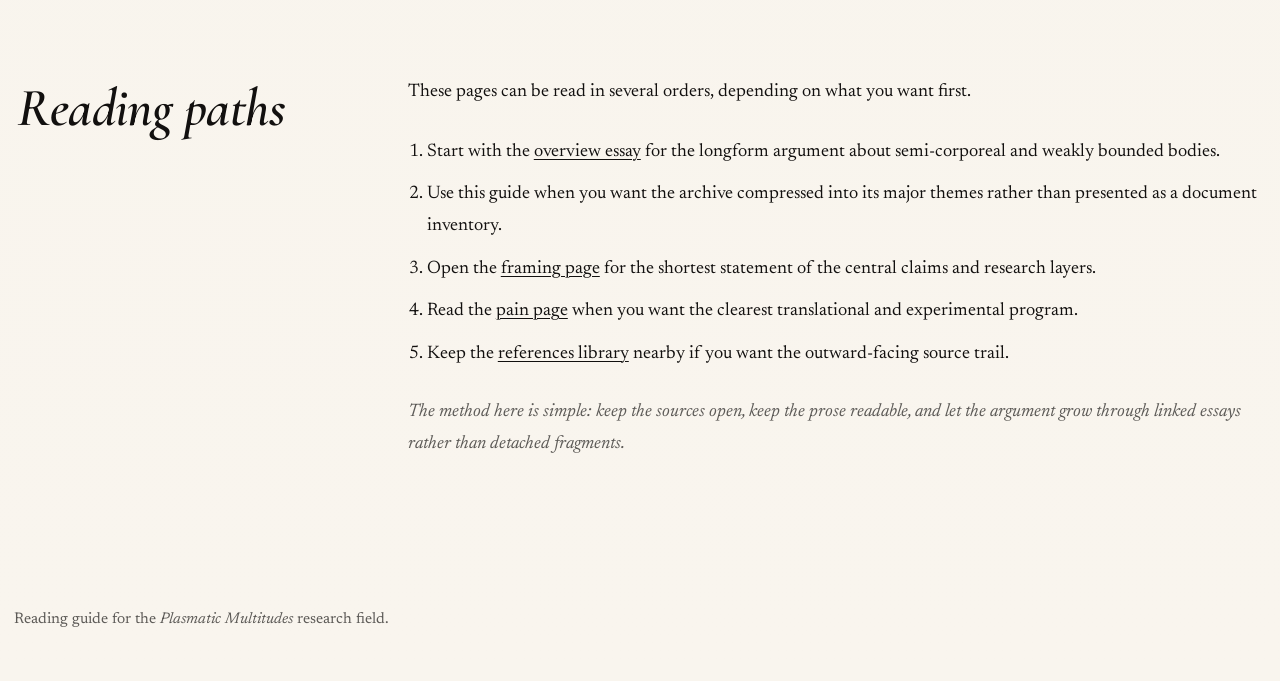
==== commit b58049c9: "Tighten rail headings and remove repo meta" ====
--- a/archive.html
+++ b/archive.html
@@ -6,7 +6,7 @@
     <title>Research Guide | Plasmatic Multitudes</title>
     <meta
       name="description"
-      content="A public reading guide to the Plasmatic Multitudes research field: transformable bodies, relational embodiment, and clinical translation."
+      content="A reading guide to the Plasmatic Multitudes research field: transformable bodies, relational embodiment, and clinical translation."
     >
     <link rel="preconnect" href="https://fonts.googleapis.com">
     <link rel="preconnect" href="https://fonts.gstatic.com" crossorigin>
@@ -23,7 +23,7 @@
         <nav class="site-nav" aria-label="Primary">
           <a href="index.html">Overview</a>
           <a href="archive.html" aria-current="page">Guide</a>
-          <a href="project.html">Project</a>
+          <a href="project.html">Framing</a>
           <a href="pain.html">Pain</a>
           <a href="references.html">References</a>
         </nav>
@@ -35,10 +35,9 @@
         <p class="eyebrow">Field guide | Updated March 24, 2026</p>
         <h1>Research Guide</h1>
         <p class="deck">
-          This page gathers the site's main threads into one readable route. Instead of describing
-          the private repo, it explains the public argument: why transformable bodies matter, how
-          legible transformation works, where collective and luminous bodies enter XR, and why the
-          pain track belongs to the same line of research.
+          This page gathers the main threads into one readable route: why transformable bodies
+          matter, how legible transformation works, where collective and luminous bodies enter XR,
+          and why the pain track belongs to the same line of research.
         </p>
 
         <div class="intro-grid">
@@ -51,8 +50,7 @@
               concrete.
             </p>
             <p>
-              It is public-facing by design. The goal is not to expose folder counts or local PDFs,
-              but to make the collected research legible as one sustained inquiry.
+              The goal is to make the collected research legible as one sustained inquiry.
             </p>
           </div>
 
@@ -63,7 +61,7 @@
               <li><a href="#transformation">Legible transformation</a></li>
               <li><a href="#relation">Relational and collective bodies</a></li>
               <li><a href="#translation">Pain, care, and translation</a></li>
-              <li><a href="#reading">How to use this site</a></li>
+              <li><a href="#reading">Reading paths</a></li>
             </ol>
           </nav>
         </div>
@@ -73,7 +71,7 @@
         <section id="throughline">
           <h2>The throughline</h2>
           <p>
-            The central claim running through this project is simple to state and difficult to do
+            The central claim running through this field is simple to state and difficult to do
             well: bodies do not need hard boundaries or complete anatomical closure to be
             experientially real. Across animation theory, media history, perception research, and
             XR design, a body can remain inhabitable when coherence is carried by motion, grouping,
@@ -102,7 +100,7 @@
           </p>
           <p>
             Read that way, the site is not a miscellany of ghostly images, avatar experiments, and
-            pain notes. It is a field study of weakly bounded bodies. The public pages separate the
+            pain notes. It is a field study of weakly bounded bodies. The essays separate the
             work into readable routes, but they all return to the same question of coherence under
             transformation.
           </p>
@@ -119,7 +117,7 @@
           </p>
           <p>
             The animation-craft material is especially useful here. Joseph Gilland's
-            <em>Elemental Magic</em> books clarify a rule that transfers directly into this project:
+            <em>Elemental Magic</em> books clarify a rule that transfers directly into this field:
             stylized effects stay convincing when they follow physical forces, preserve an
             underlying energy, and remain anchored to the larger world around them. Bernal and
             Maes make a parallel point in social VR. Their nonhuman expressive avatars stay
@@ -181,7 +179,7 @@
             <span class="citation">(<a href="references.html#ref-ho-2022">Ho et al.</a>; <a href="references.html#ref-lewis-2021">Lewis et al.</a>; <a href="references.html#ref-martini-2013">Martini et al.</a>; <a href="references.html#ref-solca-2018">Solca et al.</a>)</span>?
           </p>
           <p>
-            That is why the <a href="pain.html">pain page</a> is not a side project. It is the
+            That is why the <a href="pain.html">pain page</a> is not a side path. It is the
             place where the archive's design vocabulary becomes falsifiable. Gilland, Bernal,
             Glowacki, and Desnoyers-Stewart matter there because they show how altered bodies can
             stay believable, responsive, and trustworthy while changing the felt edge of the self
@@ -190,10 +188,9 @@
         </section>
 
         <section id="reading">
-          <h2>How to use this site</h2>
-          <p>
-            The public site now has distinct roles. You do not need to know the private repo
-            structure to move through it.
+          <h2>Reading paths</h2>
+          <p>
+            These pages can be read in several orders, depending on what you want first.
           </p>
           <ol class="compact-list">
             <li>
@@ -205,7 +202,7 @@
               presented as a document inventory.
             </li>
             <li>
-              Open the <a href="project.html">project page</a> for the shortest statement of the
+              Open the <a href="project.html">framing page</a> for the shortest statement of the
               central claims and research layers.
             </li>
             <li>
@@ -219,9 +216,8 @@
           </ol>
 
           <p class="closing-note">
-            The public method here is simple: keep the sources open, keep the prose readable, and
-            let the argument grow through linked essays rather than through a dump of private
-            folders.
+            The method here is simple: keep the sources open, keep the prose readable, and let the
+            argument grow through linked essays rather than detached fragments.
           </p>
         </section>
       </article>
@@ -229,7 +225,7 @@
 
     <footer class="footer">
       <div class="shell">
-        Public reading guide for the <em>Plasmatic Multitudes</em> research field.
+        Reading guide for the <em>Plasmatic Multitudes</em> research field.
       </div>
     </footer>
   </body>
--- a/assets/site.css
+++ b/assets/site.css
@@ -204,8 +204,8 @@
 
 .article section {
   width: 100%;
-  max-width: calc(var(--measure) + 8rem);
-  margin: 0 auto;
+  max-width: none;
+  margin: 0;
   padding-top: 3.6rem;
 }
 
@@ -214,16 +214,16 @@
 .article section > p,
 .article section > ul,
 .article section > ol {
-  width: min(100%, var(--measure));
-  margin-left: auto;
-  margin-right: auto;
+  width: 100%;
+  margin-left: 0;
+  margin-right: 0;
 }
 
 .article h2,
 .references h2 {
   margin: 0 0 1rem;
   font-size: clamp(2.2rem, 3.2vw, 3rem);
-  line-height: 0.96;
+  line-height: 1.03;
   text-wrap: balance;
 }
 
@@ -236,7 +236,12 @@
 
 .article p,
 .article ul,
-.article ol,
+.article ol {
+  max-width: none;
+  margin: 0 0 1rem;
+  font-size: 1.14rem;
+}
+
 .references p {
   max-width: var(--measure);
   margin: 0 0 1rem;
@@ -321,6 +326,36 @@
   .intro-grid {
     grid-template-columns: 1fr;
     gap: 1.8rem;
+  }
+}
+
+@media (min-width: 901px) {
+  .article section {
+    display: grid;
+    grid-template-columns: minmax(16rem, 21rem) minmax(0, 1fr);
+    column-gap: clamp(2.5rem, 4.5vw, 5rem);
+    row-gap: 0;
+    align-items: start;
+  }
+
+  .article section > h2 {
+    grid-column: 1;
+    margin: 0;
+    padding-top: 0.25rem;
+    padding-left: 0.2rem;
+    padding-right: 1.2rem;
+    line-height: 1.04;
+  }
+
+  .article section > h3,
+  .article section > p,
+  .article section > ul,
+  .article section > ol {
+    grid-column: 2;
+  }
+
+  .article h2 {
+    font-size: clamp(2.6rem, 4.2vw, 4.4rem);
   }
 }
 
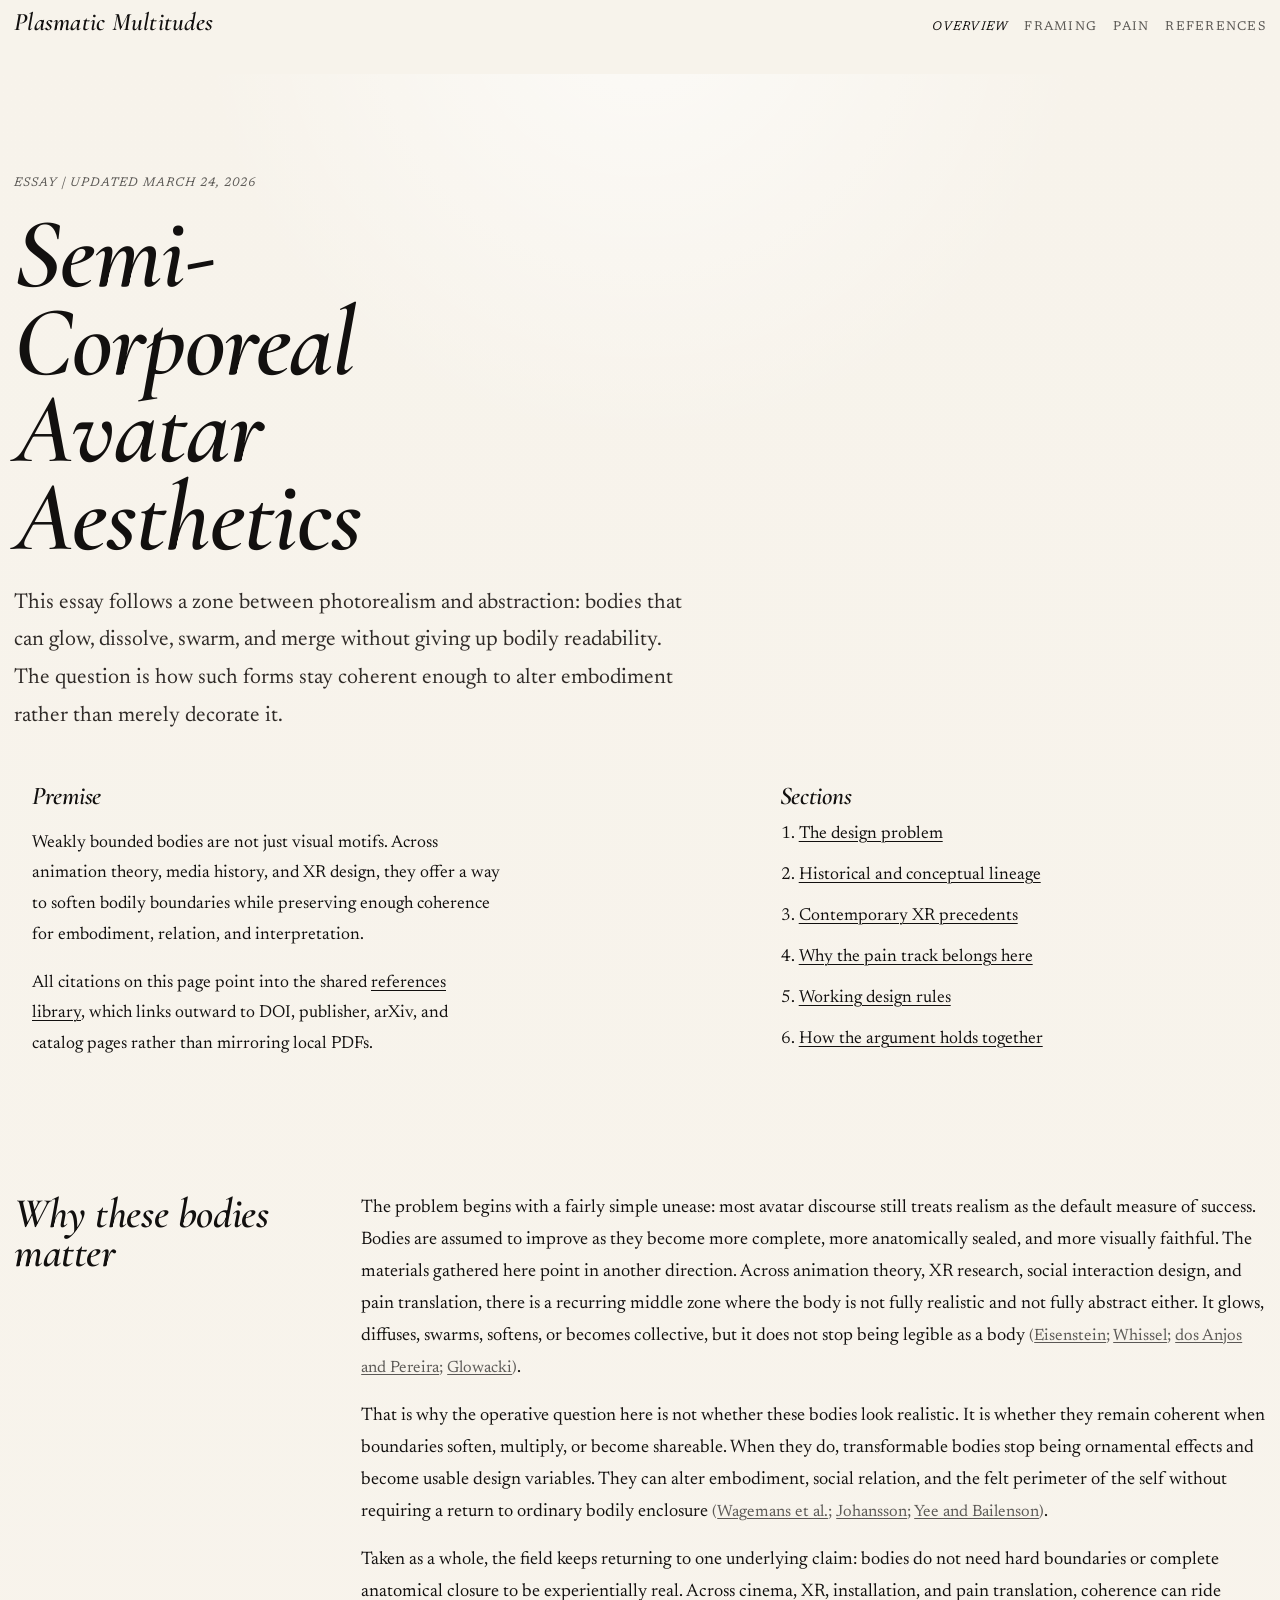
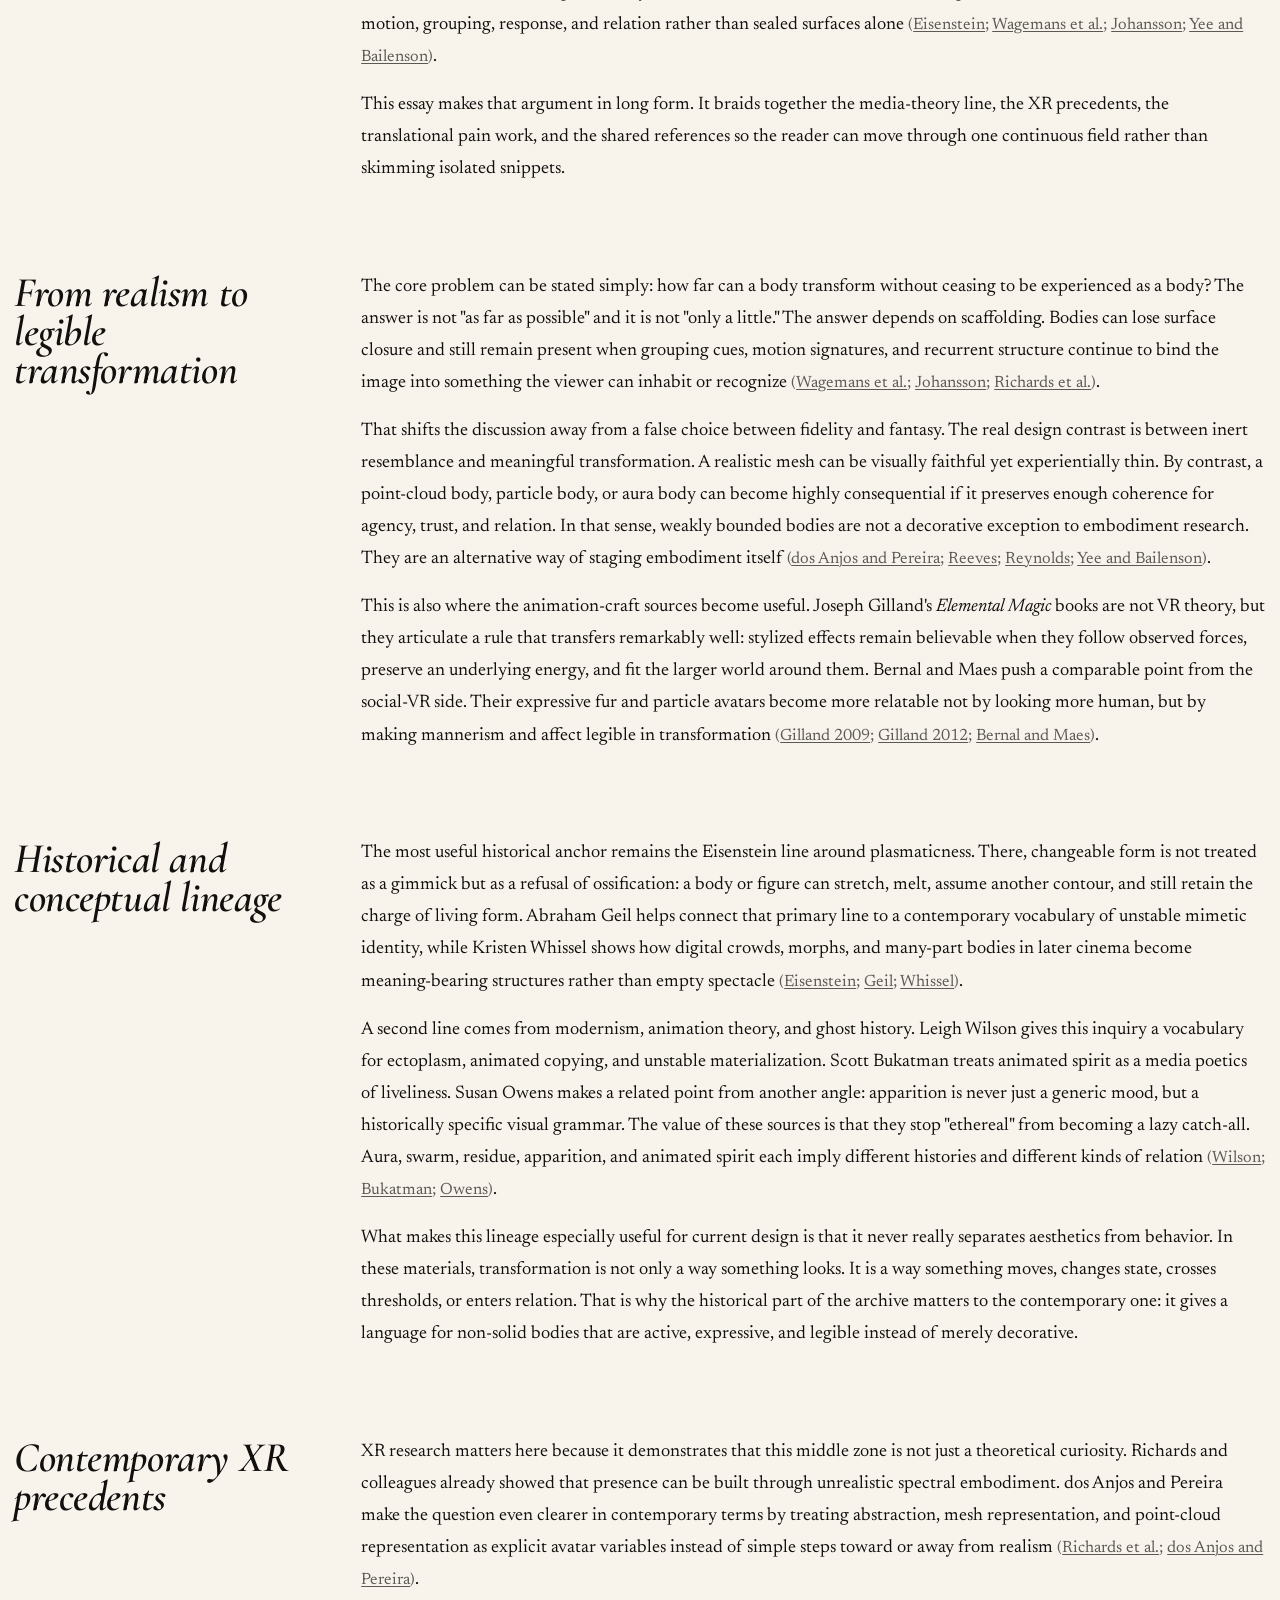
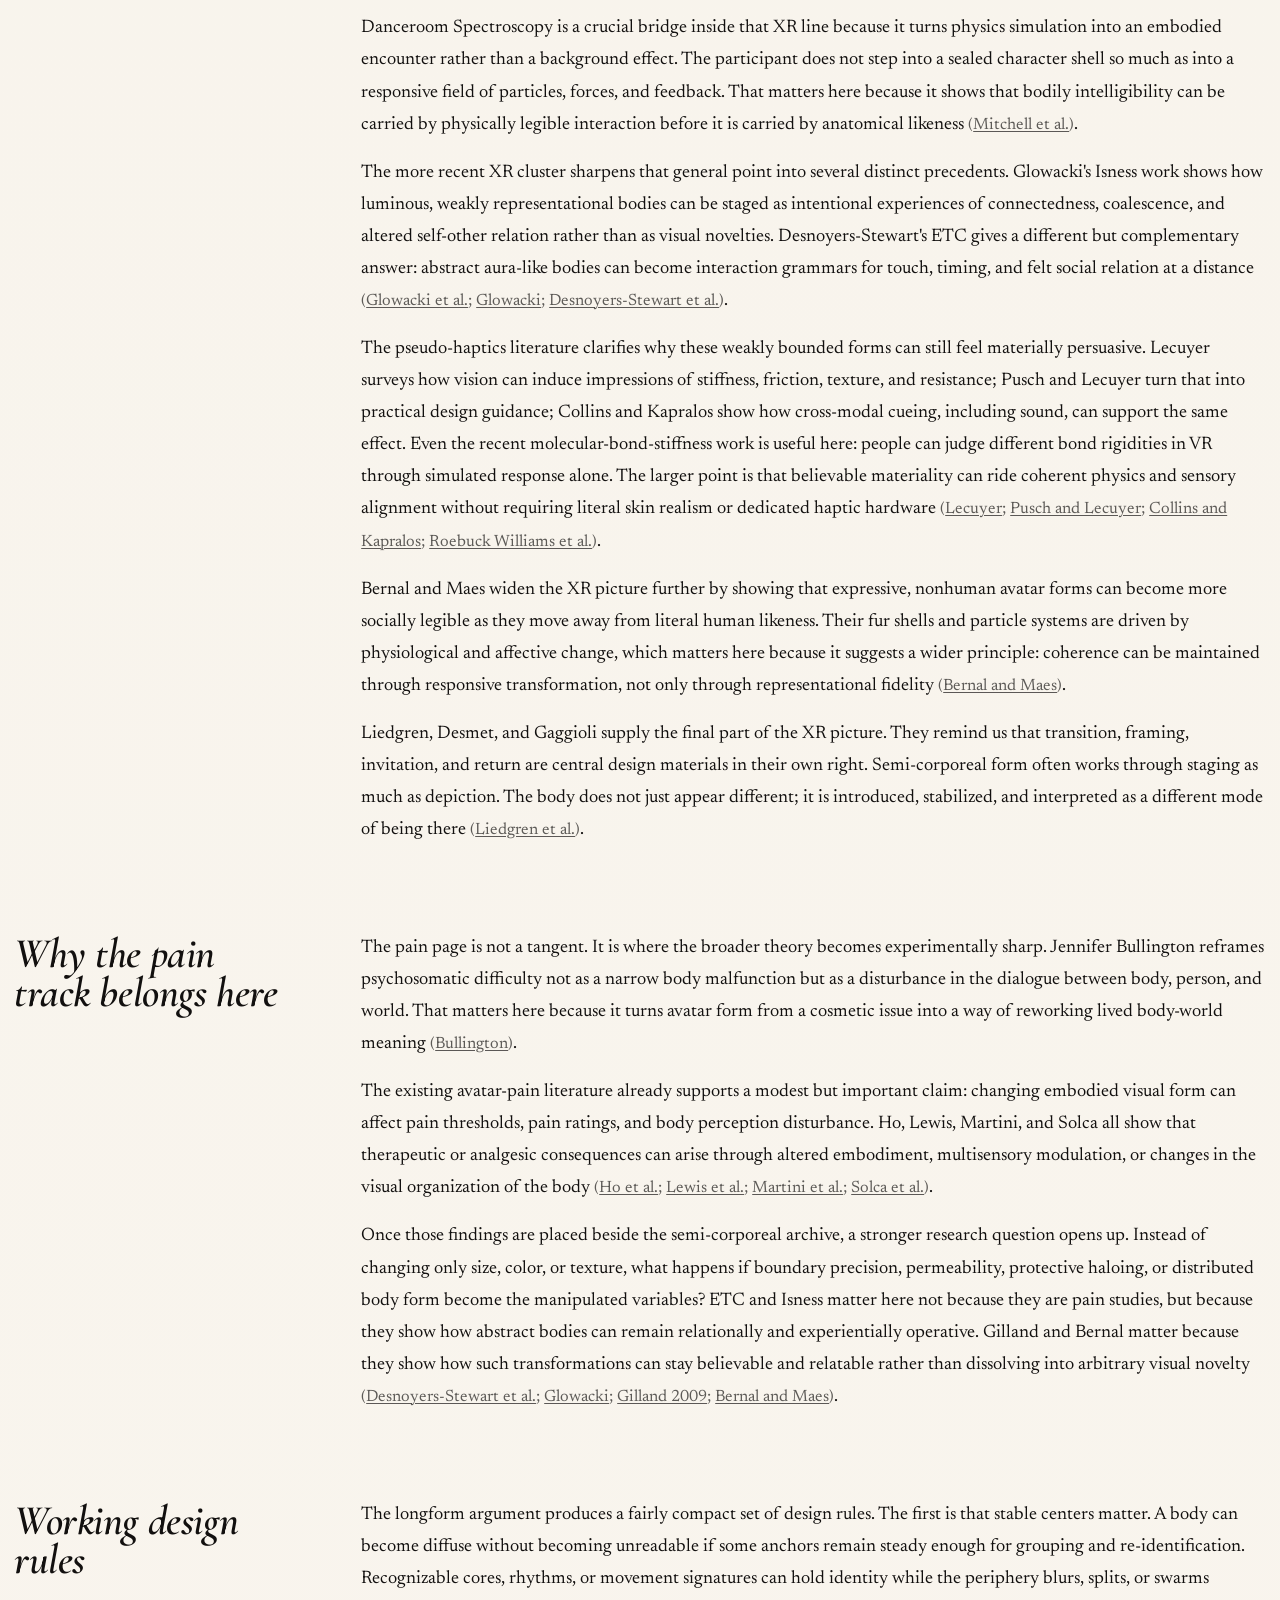
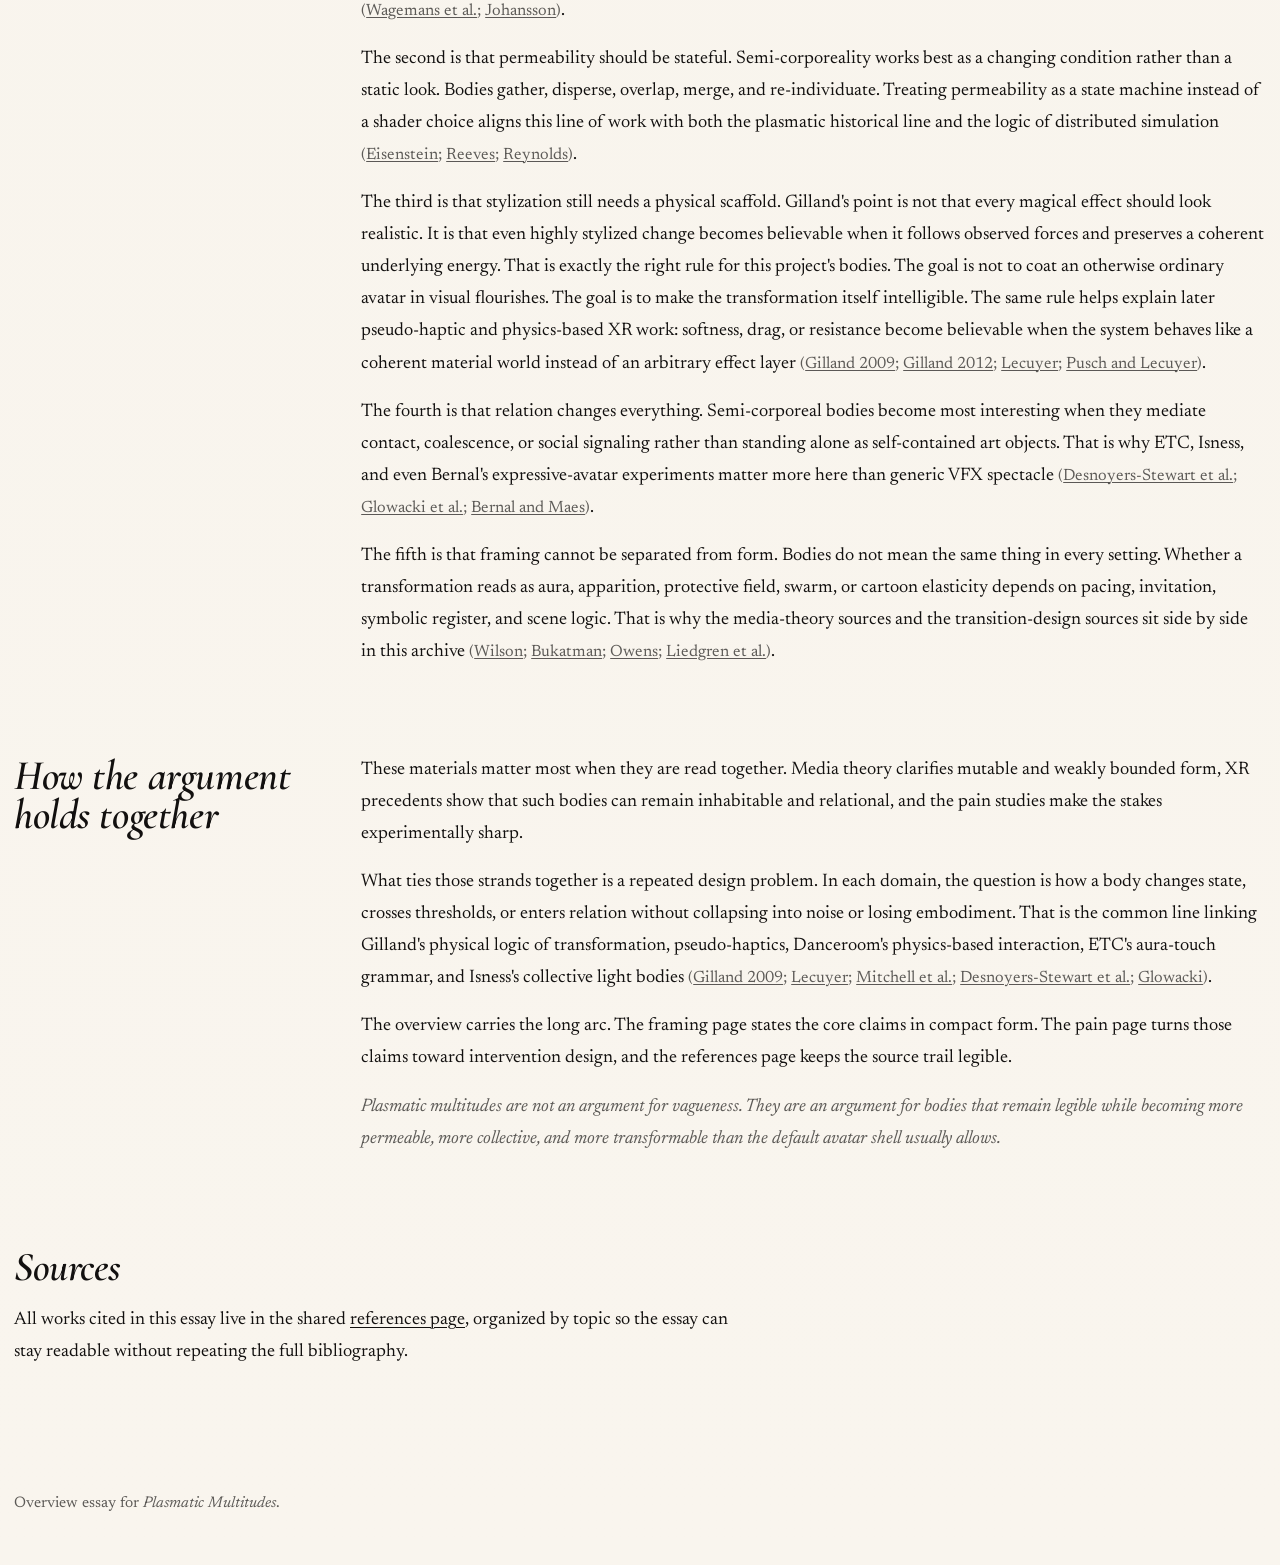
==== commit 936bf82d: "Fold guide into overview and simplify nav" ====
--- a/archive.html
+++ b/archive.html
@@ -2,231 +2,19 @@
 <html lang="en">
   <head>
     <meta charset="utf-8">
+    <meta http-equiv="refresh" content="0; url=index.html">
     <meta name="viewport" content="width=device-width, initial-scale=1">
-    <title>Research Guide | Plasmatic Multitudes</title>
-    <meta
-      name="description"
-      content="A reading guide to the Plasmatic Multitudes research field: transformable bodies, relational embodiment, and clinical translation."
-    >
-    <link rel="preconnect" href="https://fonts.googleapis.com">
-    <link rel="preconnect" href="https://fonts.gstatic.com" crossorigin>
-    <link
-      href="https://fonts.googleapis.com/css2?family=Newsreader:opsz,wght@6..72,400;6..72,500;6..72,600&amp;family=Cormorant+Garamond:ital,wght@0,600;0,700;1,600;1,700&amp;display=swap"
-      rel="stylesheet"
-    >
-    <link rel="stylesheet" href="assets/site.css">
+    <meta name="robots" content="noindex">
+    <title>Moved | Plasmatic Multitudes</title>
+    <link rel="canonical" href="https://mesmerprism.github.io/plasmatic-multitudes-pages/">
+    <script>
+      window.location.replace("index.html");
+    </script>
   </head>
-  <body class="page page-guide">
-    <header class="site-header">
-      <div class="shell site-header__inner">
-        <a class="site-title" href="index.html">Plasmatic Multitudes</a>
-        <nav class="site-nav" aria-label="Primary">
-          <a href="index.html">Overview</a>
-          <a href="archive.html" aria-current="page">Guide</a>
-          <a href="project.html">Framing</a>
-          <a href="pain.html">Pain</a>
-          <a href="references.html">References</a>
-        </nav>
-      </div>
-    </header>
-
-    <main class="shell">
-      <section class="hero">
-        <p class="eyebrow">Field guide | Updated March 24, 2026</p>
-        <h1>Research Guide</h1>
-        <p class="deck">
-          This page gathers the main threads into one readable route: why transformable bodies
-          matter, how legible transformation works, where collective and luminous bodies enter XR,
-          and why the pain track belongs to the same line of research.
-        </p>
-
-        <div class="intro-grid">
-          <div class="panel">
-            <h2>Use this page</h2>
-            <p>
-              If the <a href="index.html">overview essay</a> is the broad argument, this page is
-              the reader's route through the larger field. It compresses the collection into its
-              main research threads and points you toward the pages where each thread becomes more
-              concrete.
-            </p>
-            <p>
-              The goal is to make the collected research legible as one sustained inquiry.
-            </p>
-          </div>
-
-          <nav class="panel" aria-label="Guide sections">
-            <h2>Sections</h2>
-            <ol class="section-list">
-              <li><a href="#throughline">The throughline</a></li>
-              <li><a href="#transformation">Legible transformation</a></li>
-              <li><a href="#relation">Relational and collective bodies</a></li>
-              <li><a href="#translation">Pain, care, and translation</a></li>
-              <li><a href="#reading">Reading paths</a></li>
-            </ol>
-          </nav>
-        </div>
-      </section>
-
-      <article class="article">
-        <section id="throughline">
-          <h2>The throughline</h2>
-          <p>
-            The central claim running through this field is simple to state and difficult to do
-            well: bodies do not need hard boundaries or complete anatomical closure to be
-            experientially real. Across animation theory, media history, perception research, and
-            XR design, a body can remain inhabitable when coherence is carried by motion, grouping,
-            response, and relation rather than by sealed surfaces alone
-            <span class="citation">(<a href="references.html#ref-eisenstein">Eisenstein</a>; <a href="references.html#ref-wagemans">Wagemans et al.</a>; <a href="references.html#ref-johansson">Johansson</a>; <a href="references.html#ref-yee">Yee and Bailenson</a>)</span>.
-          </p>
-          <p>
-            That is why the work moves across cinema, XR, installation, and therapeutic
-            translation. These are not separate fascinations. They are different sites where the
-            same design problem recurs: how a body changes state, crosses thresholds, or enters
-            relation without collapsing into noise or losing the possibility of embodiment
-            <span class="citation">(<a href="references.html#ref-whissel">Whissel</a>; <a href="references.html#ref-wilson">Wilson</a>; <a href="references.html#ref-bukatman">Bukatman</a>; <a href="references.html#ref-glowacki-2024">Glowacki</a>)</span>.
-          </p>
-          <p>
-            One chain in the collection makes that especially clear. Pseudo-haptics research shows
-            that stiffness, drag, and contact can become believable through visual and cross-modal
-            cueing rather than dedicated haptic hardware, and the molecular-bond-stiffness work
-            pushes that logic into embodied VR material judgment. Gilland's <em>Elemental Magic</em>
-            books provide the craft rule underneath it: transformation convinces when it follows
-            forces and preserves underlying energy. Danceroom Spectroscopy becomes the key bridge
-            into embodied art because it turns physics simulation into whole-body interaction. From
-            there the line into ETC and Isness is direct: abstract aura bodies and diffuse light
-            bodies work when they behave like coherent responsive systems rather than arbitrary
-            ethereal decoration
-            <span class="citation">(<a href="references.html#ref-lecuyer-2009">Lecuyer</a>; <a href="references.html#ref-pusch-2011">Pusch and Lecuyer</a>; <a href="references.html#ref-collins-2019">Collins and Kapralos</a>; <a href="references.html#ref-roebuck-2024">Roebuck Williams et al.</a>; <a href="references.html#ref-gilland-2009">Gilland 2009</a>; <a href="references.html#ref-gilland-2012">Gilland 2012</a>; <a href="references.html#ref-danceroom">Mitchell et al.</a>; <a href="references.html#ref-etc">Desnoyers-Stewart et al.</a>; <a href="references.html#ref-glowacki-2024">Glowacki</a>)</span>.
-          </p>
-          <p>
-            Read that way, the site is not a miscellany of ghostly images, avatar experiments, and
-            pain notes. It is a field study of weakly bounded bodies. The essays separate the
-            work into readable routes, but they all return to the same question of coherence under
-            transformation.
-          </p>
-        </section>
-
-        <section id="transformation">
-          <h2>Legible transformation</h2>
-          <p>
-            The first major thread is not realism, but legible transformation. The hardest design
-            problem is not how to simulate a perfect body shell. It is how to let a body glow,
-            diffuse, swarm, soften, or partially dissolve while still remaining readable enough for
-            identification, ownership, and social interpretation
-            <span class="citation">(<a href="references.html#ref-richards">Richards et al.</a>; <a href="references.html#ref-dos-anjos">dos Anjos and Pereira</a>; <a href="references.html#ref-wagemans">Wagemans et al.</a>; <a href="references.html#ref-johansson">Johansson</a>)</span>.
-          </p>
-          <p>
-            The animation-craft material is especially useful here. Joseph Gilland's
-            <em>Elemental Magic</em> books clarify a rule that transfers directly into this field:
-            stylized effects stay convincing when they follow physical forces, preserve an
-            underlying energy, and remain anchored to the larger world around them. Bernal and
-            Maes make a parallel point in social VR. Their nonhuman expressive avatars stay
-            relatable because change is tied to movement, mannerism, and affect rather than left as
-            arbitrary spectacle
-            <span class="citation">(<a href="references.html#ref-gilland-2009">Gilland 2009</a>; <a href="references.html#ref-gilland-2012">Gilland 2012</a>; <a href="references.html#ref-emotional-beasts">Bernal and Maes</a>)</span>.
-          </p>
-          <p>
-            That rule matters across the whole site. It is why the <a href="index.html">overview
-            essay</a> keeps returning to stable centers, mutable peripheries, and stateful
-            permeability. Transformation only becomes useful when the reader or participant can
-            still track what is changing and why.
-          </p>
-        </section>
-
-        <section id="relation">
-          <h2>Relational and collective bodies</h2>
-          <p>
-            A second major thread asks what happens when bodily coherence becomes relational rather
-            than strictly individual. Many of the strongest XR precedents here are not about single
-            bodies standing alone. They are about bodies that overlap, touch at a distance,
-            coalesce, or register one another through luminous or weakly bounded form.
-          </p>
-          <p>
-            A useful bridge runs from Danceroom Spectroscopy, where simulated particle physics
-            becomes public embodied interaction, to Glowacki's later Isness work, where luminous
-            weakly representational bodies reorganize self-other relation more directly.
-            Desnoyers-Stewart's ETC and related projects provide a complementary interaction
-            language: aura avatars, point clouds, simulated physics, and pseudo-haptic touch that
-            still feel socially meaningful rather than merely atmospheric
-            <span class="citation">(<a href="references.html#ref-danceroom">Mitchell et al.</a>; <a href="references.html#ref-glowacki-2022">Glowacki et al.</a>; <a href="references.html#ref-glowacki-2024">Glowacki</a>; <a href="references.html#ref-etc">Desnoyers-Stewart et al.</a>; <a href="references.html#ref-body-remixer">Body RemiXer</a>; <a href="references.html#ref-star-stuff-isea">Star-Stuff</a>)</span>.
-          </p>
-          <p>
-            This is also where transition design becomes important. Semi-corporeal form is rarely a
-            single static look. It is something the participant enters, stabilizes, and exits.
-            Liedgren and related experience-design work help explain why staging and threshold
-            management matter just as much as the rendered body itself
-            <span class="citation">(<a href="references.html#ref-liedgren">Liedgren et al.</a>; <a href="references.html#ref-reeves">Reeves</a>; <a href="references.html#ref-reynolds">Reynolds</a>)</span>.
-          </p>
-        </section>
-
-        <section id="translation">
-          <h2>Pain, care, and translation</h2>
-          <p>
-            The pain track belongs inside this guide because it is the clearest test of whether the
-            broader aesthetics actually matter. Bullington's work reframes psychosomatic distress as
-            a disturbance in the dialogue between person, body, and world. That move changes the
-            role of the avatar. It is no longer just an image of the body. It becomes a possible
-            surface for reorganizing lived body-world meaning
-            <span class="citation">(<a href="references.html#ref-bullington">Bullington</a>)</span>.
-          </p>
-          <p>
-            The existing embodiment-and-pain literature already shows that changes in visual body
-            representation can alter pain thresholds, pain ratings, and body perception
-            disturbance. Read beside the semi-corporeal material, those studies open a stronger
-            question: what happens when the manipulated variable is not just size or color, but
-            boundary precision, permeability, protective field metaphors, or distributed bodily
-            form
-            <span class="citation">(<a href="references.html#ref-ho-2022">Ho et al.</a>; <a href="references.html#ref-lewis-2021">Lewis et al.</a>; <a href="references.html#ref-martini-2013">Martini et al.</a>; <a href="references.html#ref-solca-2018">Solca et al.</a>)</span>?
-          </p>
-          <p>
-            That is why the <a href="pain.html">pain page</a> is not a side path. It is the
-            place where the archive's design vocabulary becomes falsifiable. Gilland, Bernal,
-            Glowacki, and Desnoyers-Stewart matter there because they show how altered bodies can
-            stay believable, responsive, and trustworthy while changing the felt edge of the self
-            <span class="citation">(<a href="references.html#ref-gilland-2009">Gilland 2009</a>; <a href="references.html#ref-emotional-beasts">Bernal and Maes</a>; <a href="references.html#ref-glowacki-2024">Glowacki</a>; <a href="references.html#ref-etc">Desnoyers-Stewart et al.</a>)</span>.
-          </p>
-        </section>
-
-        <section id="reading">
-          <h2>Reading paths</h2>
-          <p>
-            These pages can be read in several orders, depending on what you want first.
-          </p>
-          <ol class="compact-list">
-            <li>
-              Start with the <a href="index.html">overview essay</a> for the longform argument
-              about semi-corporeal and weakly bounded bodies.
-            </li>
-            <li>
-              Use this guide when you want the archive compressed into its major themes rather than
-              presented as a document inventory.
-            </li>
-            <li>
-              Open the <a href="project.html">framing page</a> for the shortest statement of the
-              central claims and research layers.
-            </li>
-            <li>
-              Read the <a href="pain.html">pain page</a> when you want the clearest translational
-              and experimental program.
-            </li>
-            <li>
-              Keep the <a href="references.html">references library</a> nearby if you want the
-              outward-facing source trail.
-            </li>
-          </ol>
-
-          <p class="closing-note">
-            The method here is simple: keep the sources open, keep the prose readable, and let the
-            argument grow through linked essays rather than detached fragments.
-          </p>
-        </section>
-      </article>
+  <body>
+    <main>
+      <p>Redirecting to the overview essay.</p>
+      <p><a href="index.html">Continue to the overview</a>.</p>
     </main>
-
-    <footer class="footer">
-      <div class="shell">
-        Reading guide for the <em>Plasmatic Multitudes</em> research field.
-      </div>
-    </footer>
   </body>
 </html>
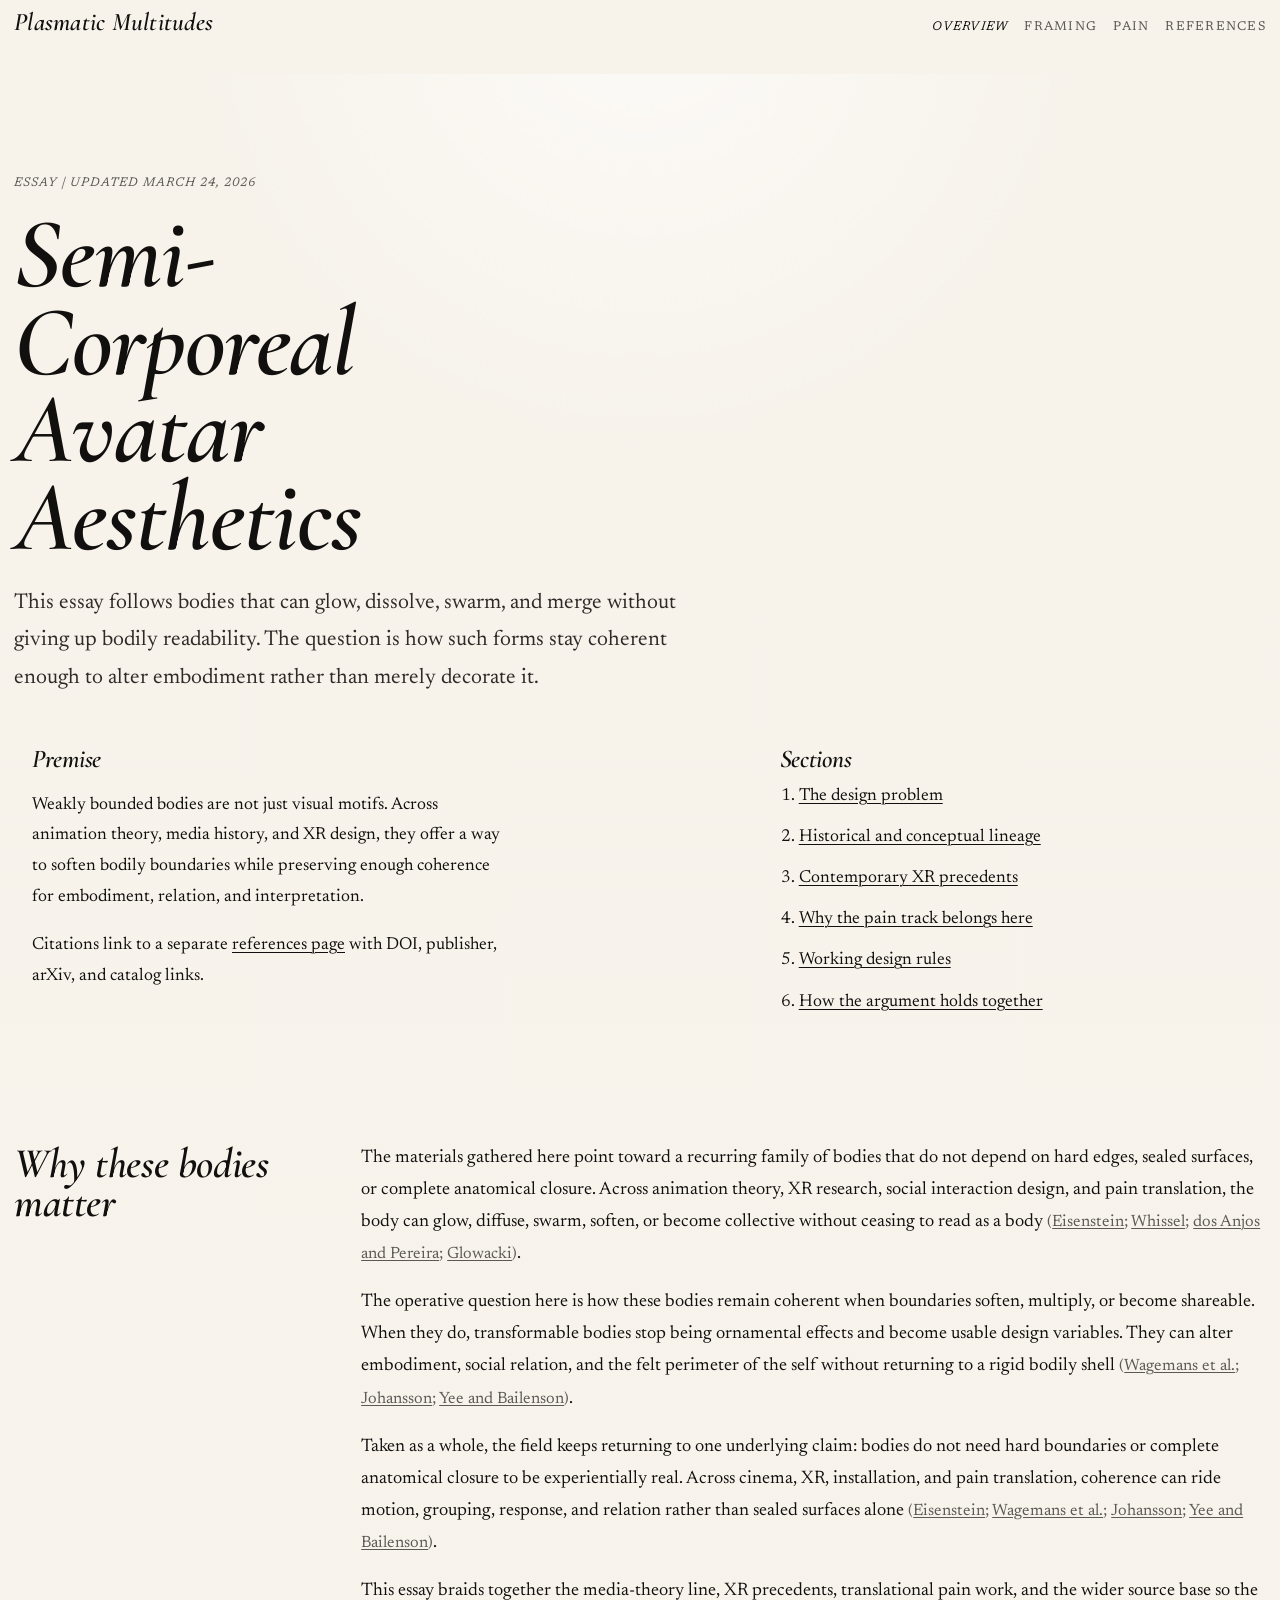
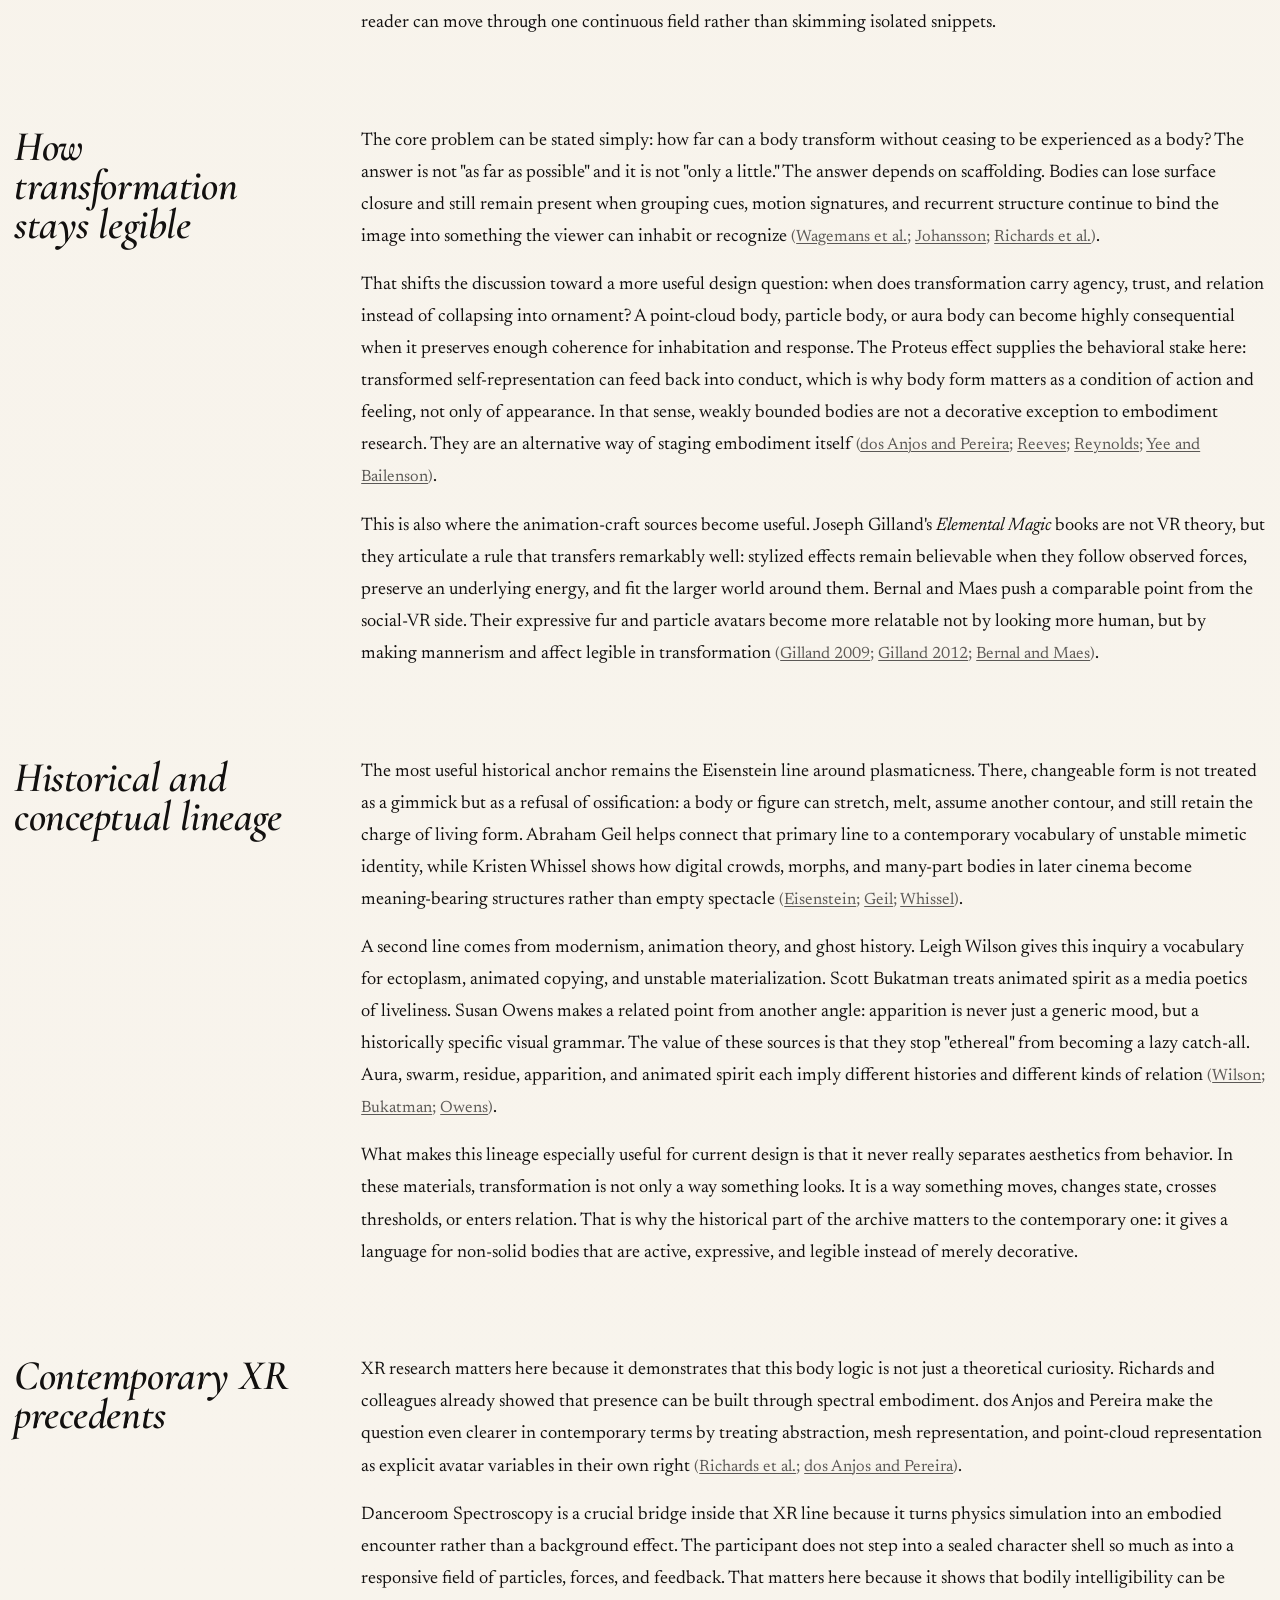
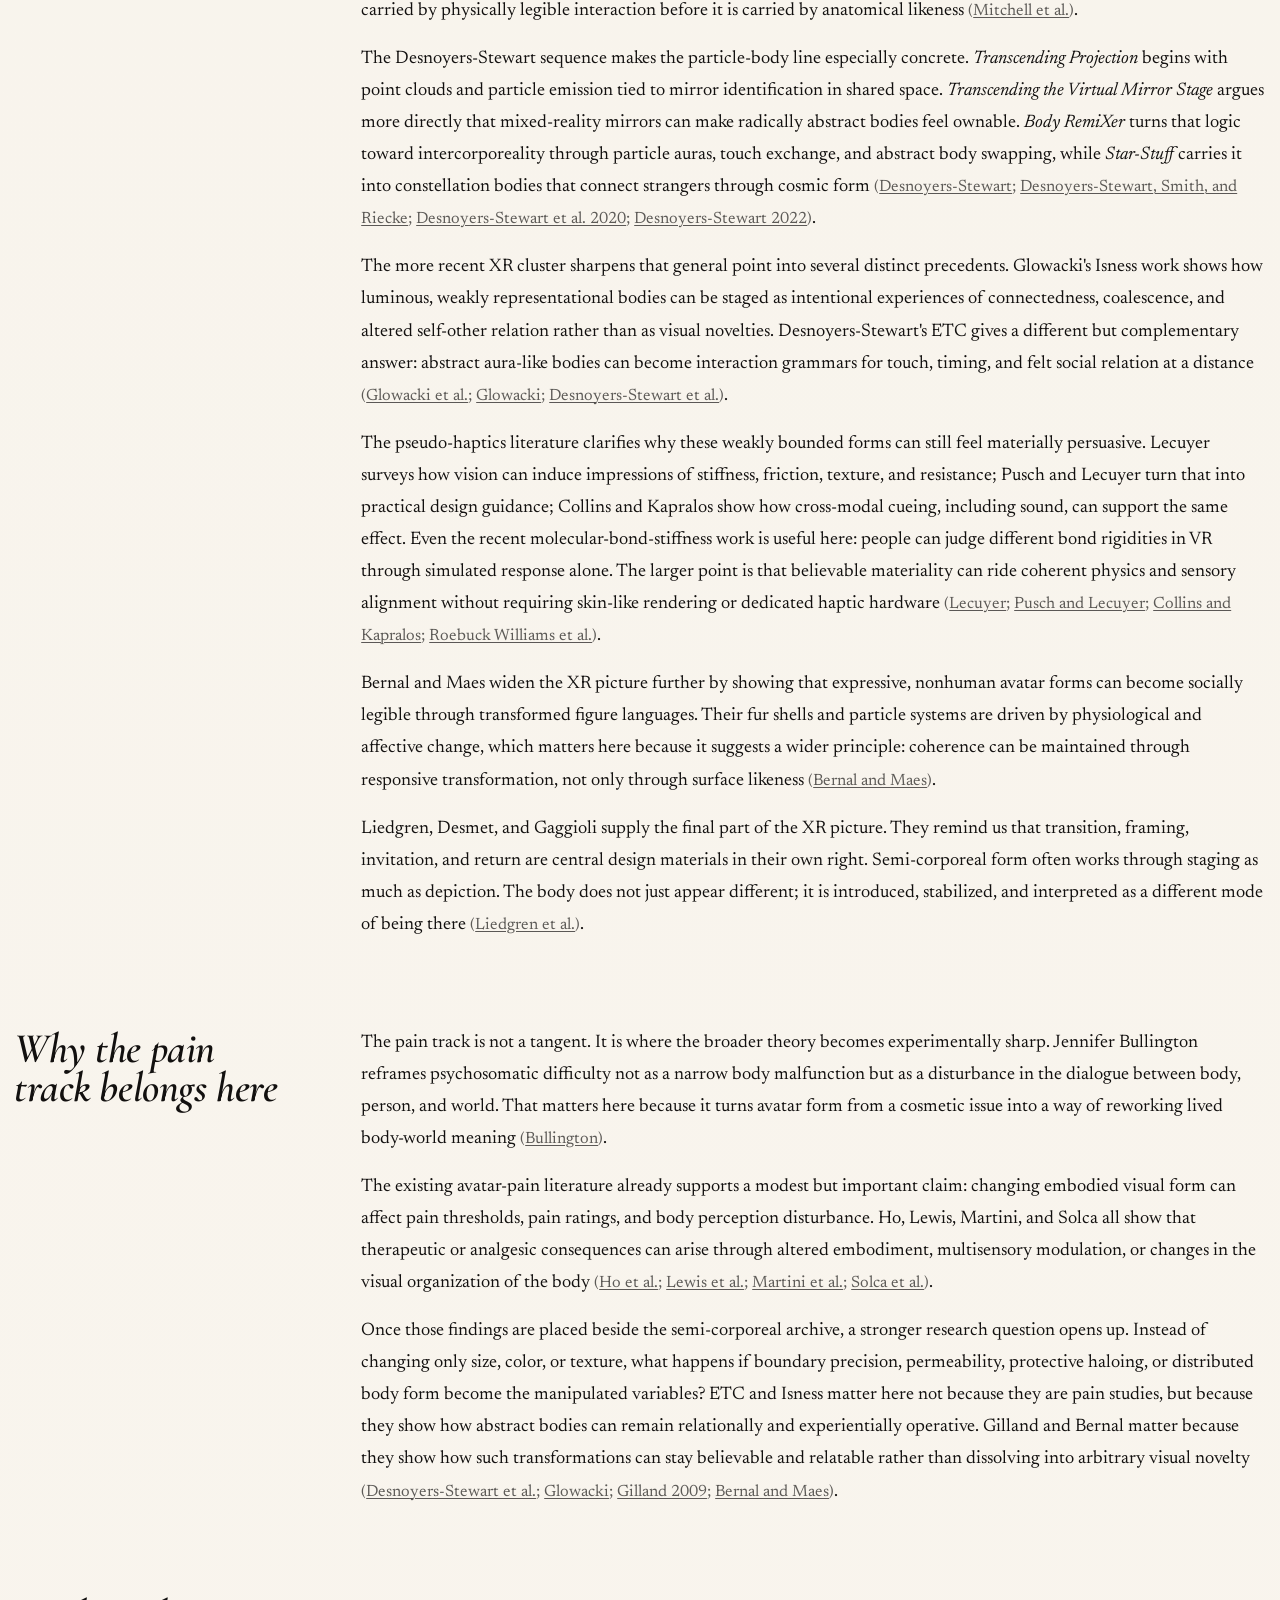
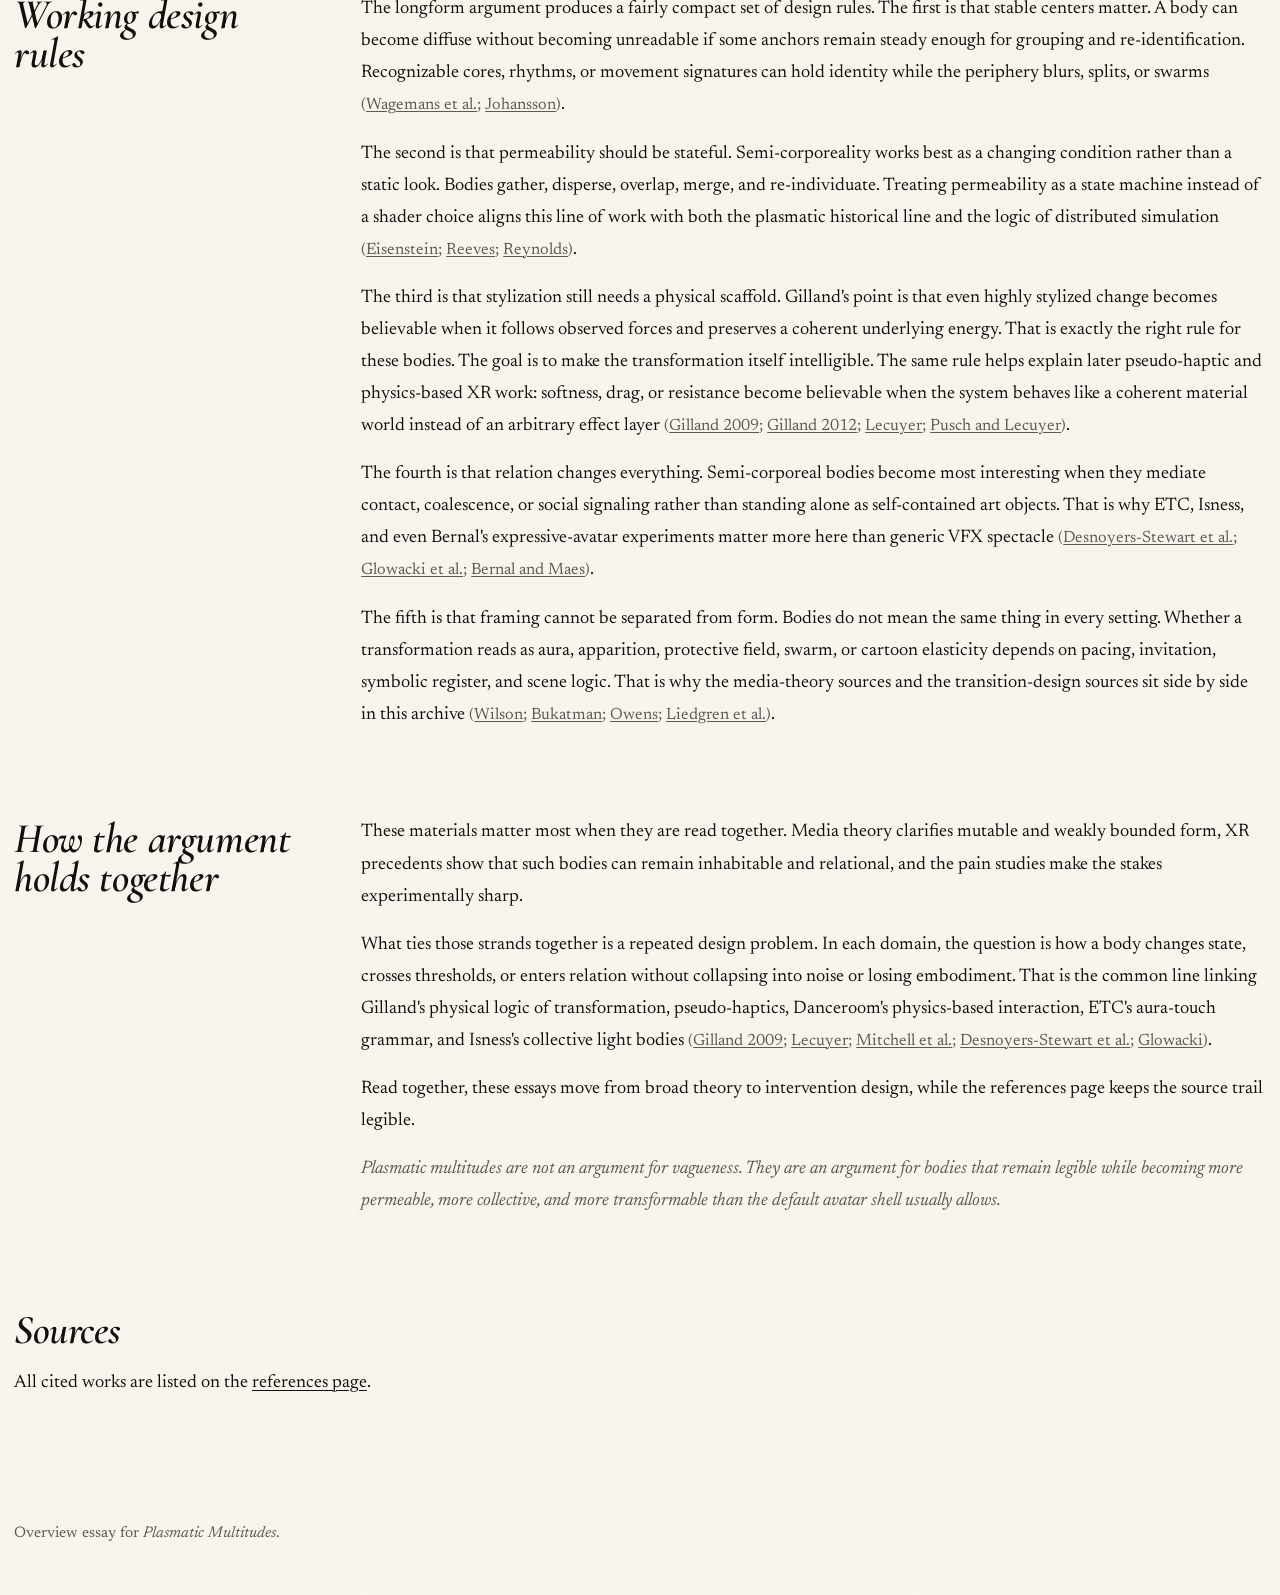
==== commit 14a6153c: "Deepen public source synthesis" ====
--- a/archive.html
+++ b/archive.html
@@ -13,7 +13,7 @@
   </head>
   <body>
     <main>
-      <p>Redirecting to the overview essay.</p>
+      <p>Redirecting to the overview.</p>
       <p><a href="index.html">Continue to the overview</a>.</p>
     </main>
   </body>
